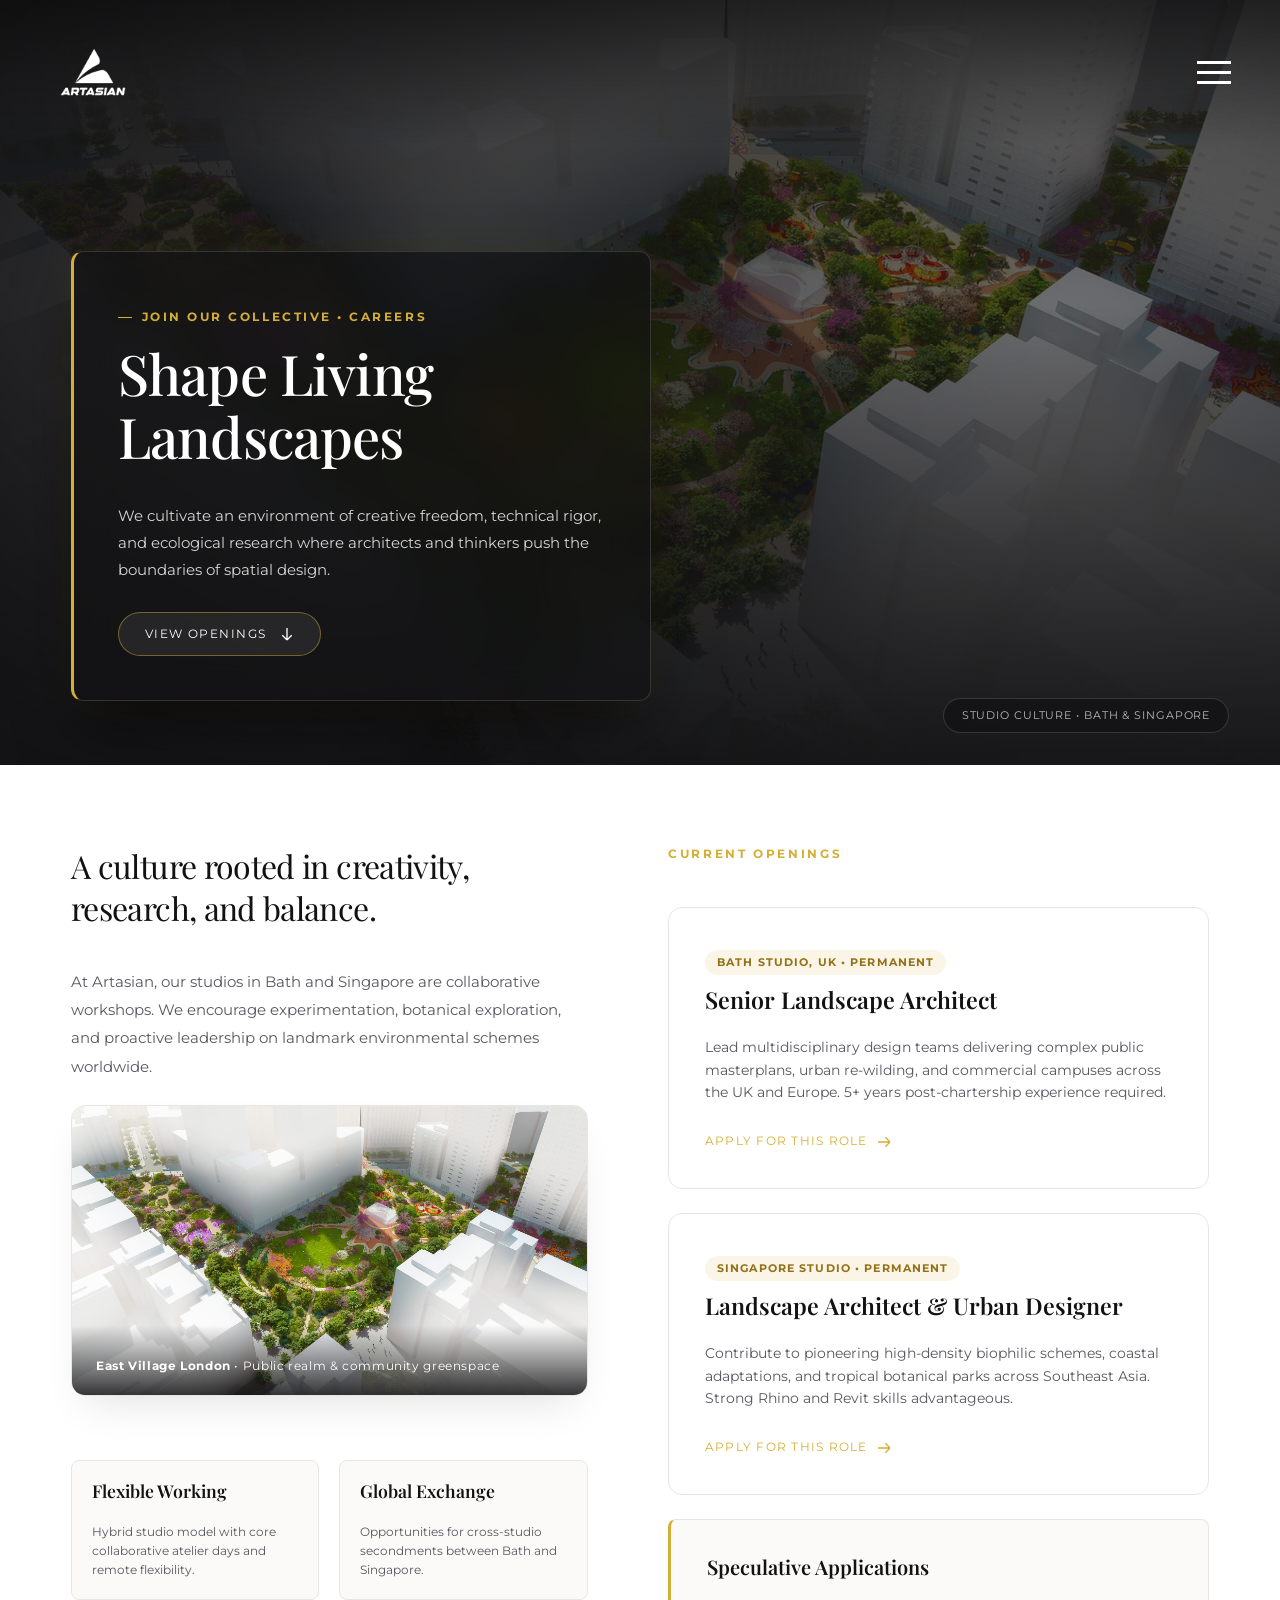
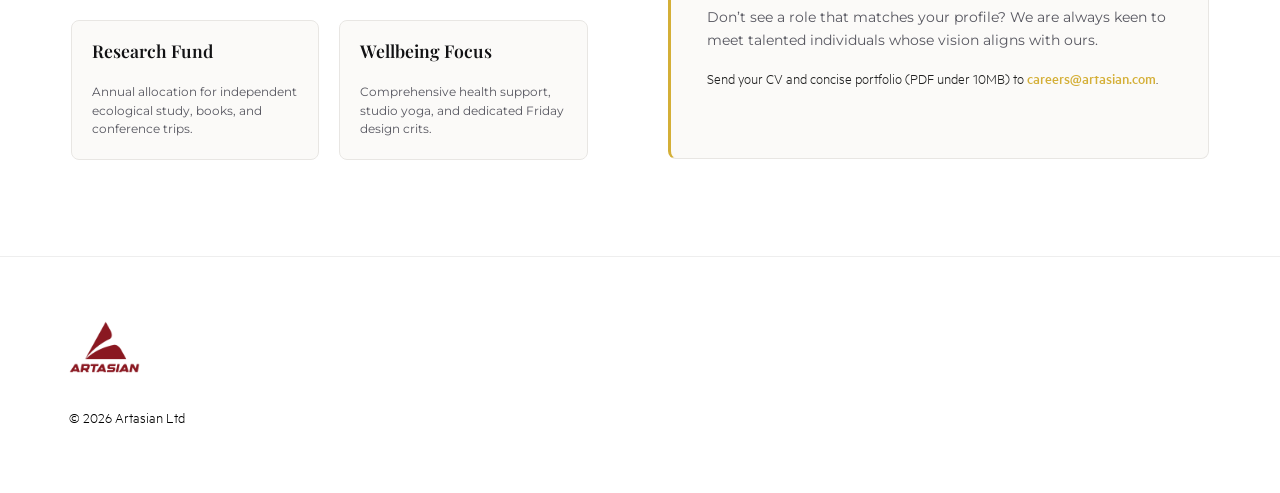
==== careers.html @ af7fee8a "Complete Artasian luxury redesign and mobile responsive optimizations" ====
<!DOCTYPE html>
<html lang="en-gb" dir="ltr" class="no-js">
<head>
  <meta charset="utf-8">
  <meta name="viewport" content="width=device-width, initial-scale=1, viewport-fit=cover">
  <title>Careers | Artasian</title>
  <meta name="description" content="Join our international landscape architecture team in Bath and Singapore.">
  <link rel="icon" type="image/png" href="assets/img/artasian-icon-dark.png">

  <!-- Google Fonts: Luxury Architectural Typography -->
  <link rel="preconnect" href="https://fonts.googleapis.com">
  <link rel="preconnect" href="https://fonts.gstatic.com" crossorigin>
  <link href="https://fonts.googleapis.com/css2?family=Cormorant+Garamond:wght@500;600;700&family=Montserrat:wght@400;500;600;700&family=Playfair+Display:ital,wght@0,400;0,500;0,600;0,700;1,400&display=swap" rel="stylesheet">

  <link rel="stylesheet" href="assets/css/style.css">
  <link rel="stylesheet" href="assets/css/custom.css?v=18.0">
</head>
<body class="bg-white">

  <!-- Header -->
  <header class="fixed inset-x-0 top-0 w-full header z-100 md:z-40">
    <div class="relative z-30 flex flex-wrap items-center justify-between header__inner">
      <a class="inline-block header__logo" href="index.html" title="Artasian – Home">
        <img class="header__logo-img header__logo--white" src="assets/img/artasian-logo-white.png" alt="Artasian" height="48">
        <img class="header__logo-img header__logo--dark" src="assets/img/artasian-logo-dark.png" alt="Artasian" height="48">
      </a>

      <button class="-mr-1 appearance-none burger" type="button" data-menu-opener id="menu" aria-label="Toggle navigation menu">
        <span class="burger__bar"></span>
      </button>
    </div>
  </header>

  <!-- LUXURY ARCHITECTURAL SIDE DRAWER & BACKDROP -->
  <div class="art-drawer-backdrop" id="drawer-backdrop"></div>
  
  <aside class="art-drawer" id="site-menu" role="dialog" aria-modal="true" aria-label="Navigation Menu">
    <!-- Top Bar with Brand Pill & Close Button -->
    <div class="art-drawer__header">
      <div class="art-drawer__brand">
        <span class="art-drawer__eyebrow">ARTASIAN &bull; STUDIO</span>
      </div>
      <button type="button" class="art-drawer__close" id="menu-close-btn" aria-label="Close menu">
        <span>&times;</span>
      </button>
    </div>

    <!-- Main Navigation Links -->
    <div class="art-drawer__body">
      <ul class="art-drawer__nav" id="menu-inner">
        <li class="art-drawer__item">
          <a href="index.html" class="art-drawer__link">
            <span class="art-drawer__num">01</span>
            <span class="art-drawer__text">Home</span>
          </a>
        </li>
        <li class="art-drawer__item">
          <a href="planet.html" class="art-drawer__link">
            <span class="art-drawer__num">02</span>
            <span class="art-drawer__text">Planet</span>
          </a>
        </li>
        <li class="art-drawer__item">
          <a href="practice.html" class="art-drawer__link">
            <span class="art-drawer__num">03</span>
            <span class="art-drawer__text">Practice</span>
          </a>
        </li>
        <li class="art-drawer__item">
          <a href="projects.html" class="art-drawer__link">
            <span class="art-drawer__num">04</span>
            <span class="art-drawer__text">Projects</span>
          </a>
        </li>
        <li class="art-drawer__item">
          <a href="news.html" class="art-drawer__link">
            <span class="art-drawer__num">05</span>
            <span class="art-drawer__text">Latest</span>
          </a>
        </li>
        <li class="art-drawer__item">
          <a href="careers.html" class="art-drawer__link is-active-page">
            <span class="art-drawer__num">06</span>
            <span class="art-drawer__text">Careers</span>
          </a>
        </li>
        <li class="art-drawer__item">
          <a href="contact.html" class="art-drawer__link">
            <span class="art-drawer__num">07</span>
            <span class="art-drawer__text">Contact</span>
          </a>
        </li>
      </ul>
    </div>

    <!-- Footer: Studio Location & Contact -->
    <div class="art-drawer__footer">
      <div class="art-drawer__studios">
        <span class="art-drawer__city">Bath</span>
        <span class="art-drawer__sep">&bull;</span>
        <span class="art-drawer__city">London</span>
        <span class="art-drawer__sep">&bull;</span>
        <span class="art-drawer__city">Singapore</span>
      </div>
      <p class="art-drawer__email">
        <a href="mailto:info@artasian.com">info@artasian.com</a>
      </p>
    </div>
  </aside>

  <main id="page-wrapper">
    <!-- Cinematic Careers Hero Header -->
    <header class="careers-hero-cinematic">
      <img src="assets/img/projects/east-village.jpg" class="lux-hero-bg" alt="Artasian Landscape Design Collective Careers" width="2560" height="1707">
      <div class="lux-hero-overlay"></div>

      <div class="planet-container relative z-20 w-full">
        <div class="lux-hero-card" data-aos="fade-up">
          <span class="lux-hero-eyebrow">JOIN OUR COLLECTIVE &bull; CAREERS</span>
          <h1 class="lux-hero-title">Shape Living Landscapes</h1>
          <p class="lux-hero-lead">We cultivate an environment of creative freedom, technical rigor, and ecological research where architects and thinkers push the boundaries of spatial design.</p>
          <div class="lux-hero-actions">
            <a href="mailto:careers@artasian.com" class="lux-hero-btn">
              <span>View Openings</span>
              <svg width="16" height="16" fill="none" stroke="currentColor" stroke-width="2" viewBox="0 0 24 24"><path d="M19 14l-7 7m0 0l-7-7m7 7V3"></path></svg>
            </a>
          </div>
        </div>
      </div>

      <div class="lux-hero-badge-tag">
        <span>Studio Culture &bull; Bath & Singapore</span>
      </div>
    </header>

    <!-- Studio Culture & Open Roles Grid -->
    <div class="bg-white">
      <div class="planet-container">
        <div class="careers-layout-grid">
          
          <!-- Culture & Benefits Column -->
          <div class="careers-culture-panel" data-aos="fade-up">
            <h2 class="careers-culture-title">A culture rooted in creativity, research, and balance.</h2>
            <p class="careers-culture-text">
              At Artasian, our studios in Bath and Singapore are collaborative workshops. We encourage experimentation, botanical exploration, and proactive leadership on landmark environmental schemes worldwide.
            </p>
            <div class="practice-image-frame mb-4">
              <img src="assets/img/projects/east-village.jpg" alt="Collaborative Studio Culture">
              <div class="practice-image-caption">
                <strong>East Village London</strong> &bull; Public realm & community greenspace
              </div>
            </div>

            <!-- Perks Grid -->
            <div class="careers-perks-list">
              <div class="careers-perk-item">
                <h4>Flexible Working</h4>
                <p>Hybrid studio model with core collaborative atelier days and remote flexibility.</p>
              </div>
              <div class="careers-perk-item">
                <h4>Global Exchange</h4>
                <p>Opportunities for cross-studio secondments between Bath and Singapore.</p>
              </div>
              <div class="careers-perk-item">
                <h4>Research Fund</h4>
                <p>Annual allocation for independent ecological study, books, and conference trips.</p>
              </div>
              <div class="careers-perk-item">
                <h4>Wellbeing Focus</h4>
                <p>Comprehensive health support, studio yoga, and dedicated Friday design crits.</p>
              </div>
            </div>
          </div>

          <!-- Open Roles Column -->
          <div class="career-openings-panel">
            <span class="planet-eyebrow" style="font-size: 0.75rem;">CURRENT OPENINGS</span>

            <!-- Role 1 -->
            <div class="career-job-card" data-aos="fade-up">
              <span class="career-job-location">Bath Studio, UK &bull; Permanent</span>
              <h3 class="career-job-title">Senior Landscape Architect</h3>
              <p class="career-job-desc">
                Lead multidisciplinary design teams delivering complex public masterplans, urban re-wilding, and commercial campuses across the UK and Europe. 5+ years post-chartership experience required.
              </p>
              <a href="mailto:careers@artasian.com?subject=Application:%20Senior%20Landscape%20Architect%20(Bath)" class="career-job-apply">
                <span>Apply for this role</span>
                <svg width="16" height="16" fill="none" stroke="currentColor" stroke-width="2" viewBox="0 0 24 24"><path d="M14 5l7 7m0 0l-7 7m7-7H3"></path></svg>
              </a>
            </div>

            <!-- Role 2 -->
            <div class="career-job-card" data-aos="fade-up" data-aos-delay="100">
              <span class="career-job-location">Singapore Studio &bull; Permanent</span>
              <h3 class="career-job-title">Landscape Architect & Urban Designer</h3>
              <p class="career-job-desc">
                Contribute to pioneering high-density biophilic schemes, coastal adaptations, and tropical botanical parks across Southeast Asia. Strong Rhino and Revit skills advantageous.
              </p>
              <a href="mailto:careers@artasian.com?subject=Application:%20Landscape%20Architect%20(Singapore)" class="career-job-apply">
                <span>Apply for this role</span>
                <svg width="16" height="16" fill="none" stroke="currentColor" stroke-width="2" viewBox="0 0 24 24"><path d="M14 5l7 7m0 0l-7 7m7-7H3"></path></svg>
              </a>
            </div>

            <!-- Speculative Applications Banner -->
            <div class="practice-matrix-card" data-aos="fade-up" data-aos-delay="200" style="background: var(--lux-bg-alt); border-left: 3px solid var(--lux-gold);">
              <h3 class="practice-matrix-title" style="font-size: 1.25rem;">Speculative Applications</h3>
              <p class="practice-matrix-desc" style="margin-bottom: 1rem;">
                Don’t see a role that matches your profile? We are always keen to meet talented individuals whose vision aligns with ours.
              </p>
              <p class="text-xs text-grey-dark">
                Send your CV and concise portfolio (PDF under 10MB) to <a href="mailto:careers@artasian.com" class="font-bold text-black hover:underline" style="color: var(--lux-gold);">careers@artasian.com</a>.
              </p>
            </div>

          </div>

        </div>
      </div>
    </div>
  </main>

  <!-- Footer -->
  <footer class="relative py-4 text-sm bg-white footer">
    <div class="wrapper">
      <div class="g-grid">
        <div class="g-grid__col md:w-12/17 lg:w-10/17">
          <div class="footer__logo mb-2">
            <img class="footer__logo-img" src="assets/img/artasian-logo-dark.png" alt="Artasian" height="52">
          </div>
          <p class="text-xs text-grey-mid">&copy; 2026 Artasian Ltd</p>
        </div>
      </div>
    </div>
  </footer>

  <!-- SVG Sprite -->
  <div class="visuallyhidden" style="display: none;">
    <svg xmlns="http://www.w3.org/2000/svg">
      <symbol id="grant-associates-logo" viewBox="0 0 148.031 54.513"><path d="M28.994 6.687a.705.705 0 01-.879.678 4.979 4.979 0 00-1.135-.126 4.327 4.327 0 00-4.147 3.338v11.284a.7.7 0 01-.7.7h-1.618a.7.7 0 01-.7-.7V5.407a.7.7 0 01.7-.7h1.615a.7.7 0 01.7.7v1.631a4.992 4.992 0 014.429-2.695 6 6 0 011.162.105.7.7 0 01.57.69zM48.583 4.705H50.2a.7.7 0 01.7.7v1.553a6.681 6.681 0 015.275-2.614c4.067 0 6.282 2.614 6.282 6.515v11a.7.7 0 01-.7.7H60.1a.7.7 0 01-.7-.7V11.342c0-2.494-1.248-4.224-3.946-4.224a4.85 4.85 0 00-4.554 3.339v11.4a.7.7 0 01-.7.7h-1.617a.7.7 0 01-.7-.7V5.407a.7.7 0 01.7-.7M71.058 22.562h-1.615a.7.7 0 01-.7-.7V7.279H65.7a.7.7 0 01-.7-.7V5.407a.7.7 0 01.7-.7h3.04V.7a.7.7 0 01.7-.7h1.615a.7.7 0 01.7.7v4H75.2a.7.7 0 01.7.7v1.178a.7.7 0 01-.7.7h-3.439v14.583a.7.7 0 01-.7.7M17.517 50.983a.7.7 0 011.1-.577 8.4 8.4 0 004.783 1.533c1.974 0 3.7-.724 3.7-2.494 0-1.327-1.006-2.051-2.577-2.574l-2.456-.844c-2.7-.885-4.51-2.172-4.51-5.068 0-3.137 2.778-5.027 6.322-5.027a9.5 9.5 0 014.747 1.209 1.15 1.15 0 01.568 1v1.1a.7.7 0 01-1.084.587 7.446 7.446 0 00-4.231-1.318c-1.853 0-3.383.8-3.383 2.333 0 1.447.967 1.93 2.658 2.533l2.738.925c2.7.925 4.188 2.494 4.188 5.028 0 3.3-2.939 5.188-6.685 5.188a10.444 10.444 0 01-5.322-1.382 1.17 1.17 0 01-.557-.993zM32.538 50.983a.7.7 0 011.1-.577 8.406 8.406 0 004.782 1.533c1.973 0 3.7-.724 3.7-2.494 0-1.327-1.007-2.051-2.578-2.574l-2.456-.844c-2.7-.885-4.51-2.172-4.51-5.068 0-3.137 2.778-5.027 6.322-5.027a9.5 9.5 0 014.747 1.209 1.151 1.151 0 01.569 1v1.1a.7.7 0 01-1.085.587 7.446 7.446 0 00-4.229-1.322c-1.852 0-3.382.8-3.382 2.333 0 1.447.966 1.93 2.657 2.533l2.739.925c2.7.925 4.187 2.494 4.187 5.028 0 3.3-2.939 5.188-6.684 5.188a10.448 10.448 0 01-5.323-1.382 1.169 1.169 0 01-.556-.993zM55.531 38.586c-3.221 0-5.154 2.735-5.154 6.636s1.933 6.637 5.154 6.637 5.154-2.735 5.154-6.637-1.932-6.636-5.154-6.636m0 15.927c-4.912 0-8.215-3.821-8.215-9.291s3.3-9.29 8.215-9.29c4.873 0 8.215 3.821 8.215 9.29s-3.342 9.291-8.215 9.291M74.458 35.932a7.633 7.633 0 014.5 1.253.712.712 0 01.294.572v1.257a.7.7 0 01-1.073.595 6.387 6.387 0 00-3.518-.982c-3.181 0-5.758 2.493-5.758 6.595s2.577 6.6 5.758 6.6a6.387 6.387 0 003.518-.982.7.7 0 011.073.595v1.257a.712.712 0 01-.294.572 7.633 7.633 0 01-4.5 1.253c-4.832 0-8.618-3.579-8.618-9.291s3.786-9.29 8.618-9.29M84.95 54.151h-1.615a.7.7 0 01-.7-.7V37a.7.7 0 01.7-.7h1.615a.7.7 0 01.7.7v16.449a.7.7 0 01-.7.7m-.828-21.316a1.958 1.958 0 01-1.932-1.93 1.953 1.953 0 013.906 0 1.967 1.967 0 01-1.974 1.93M111.65 54.151h-1.616a.7.7 0 01-.7-.7V38.868h-3.043a.7.7 0 01-.7-.7V37a.7.7 0 01.7-.7h3.043v-4a.7.7 0 01.7-.7h1.616a.7.7 0 01.7.7v4h3.45a.7.7 0 01.7.7v1.17a.7.7 0 01-.7.7h-3.446v14.579a.7.7 0 01-.7.7M120.889 43.372h9.222c-.121-2.614-1.45-4.866-4.349-4.866-2.376 0-4.309 1.569-4.873 4.866zm-.161 2.373c.121 4.143 2.738 6.114 6 6.114a7.655 7.655 0 004.022-.993.7.7 0 011.052.606v1.115a.715.715 0 01-.316.588 8.889 8.889 0 01-5.12 1.338c-5.155 0-8.618-3.5-8.618-9.13 0-5.55 3.222-9.451 7.974-9.451 4.832 0 7.328 3.5 7.328 8.727v.385a.7.7 0 01-.7.7zM135.467 50.983a.7.7 0 011.1-.577 8.408 8.408 0 004.782 1.533c1.973 0 3.7-.724 3.7-2.494 0-1.327-1.007-2.051-2.577-2.574l-2.457-.844c-2.7-.885-4.51-2.172-4.51-5.068 0-3.137 2.779-5.027 6.323-5.027a9.413 9.413 0 015 1.361.685.685 0 01.316.585v1.359a.7.7 0 01-1.084.587 7.446 7.446 0 00-4.231-1.318c-1.853 0-3.383.8-3.383 2.333 0 1.447.966 1.93 2.658 2.533l2.738.925c2.7.925 4.188 2.494 4.188 5.028 0 3.3-2.939 5.188-6.685 5.188a10.219 10.219 0 01-5.57-1.544.705.705 0 01-.309-.582zM13.007 17.093a5.185 5.185 0 01-4.551 2.775c-3.382 0-5.355-2.695-5.355-6.395 0-3.74 1.973-6.435 5.355-6.435a5.185 5.185 0 014.551 2.775zm2.358-12.388h-1.656a.7.7 0 00-.7.7v1.311a6.283 6.283 0 00-4.995-2.373C2.778 4.343.04 8.687.04 13.473S2.778 22.6 8.014 22.6a6.3 6.3 0 004.993-2.413v.758c0 3.821-2.5 5.711-5.678 5.711h-.074v2.734h.074c4.268 0 8.738-2.413 8.738-8.646V5.407a.7.7 0 00-.7-.7z" fill-rule="evenodd"/></symbol>
      <symbol id="grant-associates-logo-mobile" viewBox="0 0 784.305 300.6"><path d="M254.9 121.8h6.7a2.9 2.9 0 002.9-2.9V72c2.5-8.7 9.4-13.9 17.2-13.9a24.163 24.163 0 014.7.5 2.966 2.966 0 003.7-2.8v-6.4a2.987 2.987 0 00-2.4-2.9 22.654 22.654 0 00-4.8-.4 20.855 20.855 0 00-18.4 11.2v-6.8a2.9 2.9 0 00-2.9-2.9h-6.7a2.9 2.9 0 00-2.9 2.9v68.4a2.9 2.9 0 002.9 2.9" fill="#1a161a"/></symbol>
    </svg>
  </div>

  <script src="assets/js/main.js?v=18.0"></script>
</body>
</html>
---- assets/css/custom.css ----
@font-face {
  font-family: "MetricWeb-Light";
  font-display: swap;
  src: url("../fonts/MetricWeb-Light.woff2") format("woff2");
  font-style: normal;
  font-weight: 300;
}

@font-face {
  font-family: "MetricWeb-Regular";
  font-display: swap;
  src: url("../fonts/MetricWeb-Regular.woff2") format("woff2");
  font-style: normal;
  font-weight: 400;
}

@font-face {
  font-family: "MetricWeb-Medium";
  font-display: swap;
  src: url("../fonts/MetricWeb-Medium.woff2") format("woff2");
  font-style: normal;
  font-weight: 500;
}

:root {
  --color-primary: #000000;
  --color-white: #ffffff;
  --color-accent-teal: #06cccb;
  --color-accent-blue: #00a3ff;
  --color-accent-yellow: #ffc20c;
  --color-accent-green: #00a86b;
  --color-grey-light: #f7f7f7;
  --color-grey-mid: #777777;
  --color-grey-dark: #222222;
}

body {
  font-family: "MetricWeb-Light", "Inter", -apple-system, BlinkMacSystemFont, "Segoe UI", Roboto, sans-serif;
  color: #000;
  background-color: #fff;
  overflow-x: hidden;
  margin: 0;
  padding: 0 !important;
  padding-top: 0 !important;
}

body.bg-charcoal,
body.projects-page,
[data-section="projects"] body {
  background-color: #121214 !important;
  color: #f7f5f0;
}

/* Header & Navigation Fixes */
.header {
  position: fixed;
  top: 0;
  left: 0;
  right: 0;
  width: 100%;
  z-index: 1000;
  padding: 0.75rem 2rem;
  background: linear-gradient(180deg, rgba(0, 0, 0, 0.45) 0%, rgba(0, 0, 0, 0.15) 60%, transparent 100%) !important;
  transition: background 0.35s cubic-bezier(0.16, 1, 0.3, 1), padding 0.35s ease, box-shadow 0.35s ease;
  pointer-events: none;
}

[data-section="projects"] .header:not(.header--scrolled),
.projects-page .header:not(.header--scrolled) {
  background: linear-gradient(180deg, rgba(0, 0, 0, 0.55) 0%, rgba(0, 0, 0, 0.2) 60%, transparent 100%) !important;
}

.header--scrolled {
  background: rgba(255, 255, 255, 0.96) !important;
  backdrop-filter: blur(14px);
  -webkit-backdrop-filter: blur(14px);
  padding: 0.5rem 2rem;
  box-shadow: 0 4px 20px rgba(0, 0, 0, 0.08);
}

.header--light {
  background: transparent !important;
  backdrop-filter: none;
  -webkit-backdrop-filter: none;
  box-shadow: none;
}

.header.is-dark-header {
  color: #fff;
}

.header.is-dark-header .header__logo {
  filter: invert(0);
}

.header__inner {
  display: flex;
  align-items: center;
  justify-content: space-between;
  width: 100%;
  max-width: 1800px;
  margin: 0 auto;
  pointer-events: auto;
}

.header__logo {
  display: inline-flex;
  align-items: center;
  color: inherit;
  transition: opacity 0.25s ease, transform 0.25s ease;
  position: relative;
}

.header__logo:hover {
  opacity: 0.9;
  transform: translateY(-1px);
}

.header__logo-img {
  height: 48px;
  width: auto;
  max-width: 170px;
  object-fit: contain;
  transition: opacity 0.25s ease, transform 0.25s ease;
  display: block;
}

@media (max-width: 768px) {
  .header__logo-img {
    height: 38px;
    max-width: 135px;
  }
}

/* Default on dark hero / transparent header */
.header:not(.header--scrolled):not(.header--light) .header__logo--white {
  display: block !important;
}
.header:not(.header--scrolled):not(.header--light) .header__logo--dark {
  display: none !important;
}

/* When header is scrolled or has light background */
.header--scrolled .header__logo--white,
.header--light .header__logo--white {
  display: none !important;
}
.header--scrolled .header__logo--dark,
.header--light .header__logo--dark {
  display: block !important;
}

/* Header text and burger colors */
.header:not(.header--scrolled):not(.header--light) {
  color: #ffffff;
}
.header:not(.header--scrolled):not(.header--light) .burger {
  color: #ffffff;
}
.header:not(.header--scrolled):not(.header--light) .burger__bar,
.header:not(.header--scrolled):not(.header--light) .burger__bar::before,
.header:not(.header--scrolled):not(.header--light) .burger__bar::after {
  background-color: #ffffff !important;
}

.header--scrolled,
.header--light {
  color: #161514;
}
.header--scrolled .burger,
.header--light .burger {
  color: #161514;
}
.header--scrolled .burger:not(.is-active) .burger__bar,
.header--scrolled .burger:not(.is-active) .burger__bar::before,
.header--scrolled .burger:not(.is-active) .burger__bar::after,
.header--light .burger:not(.is-active) .burger__bar,
.header--light .burger:not(.is-active) .burger__bar::before,
.header--light .burger:not(.is-active) .burger__bar::after {
  background-color: #161514 !important;
}

/* Footer logo */
.footer__logo-img {
  height: 52px;
  width: auto;
  max-width: 180px;
  object-fit: contain;
  display: block;
}

.c-secondary-nav {
  display: flex;
  align-items: center;
  gap: 0.5rem;
  list-style: none;
  margin: 0;
  padding: 0;
}

.c-secondary-nav__link {
  font-family: "MetricWeb-Regular", sans-serif;
  text-transform: uppercase;
  font-size: 0.75rem;
  letter-spacing: 0.08em;
  padding: 0.4rem 0.6rem;
  color: inherit;
  transition: color 0.2s ease;
  position: relative;
}

.c-secondary-nav__link span {
  border-bottom: 2px solid transparent;
  transition: border-color 0.2s ease;
}

.c-secondary-nav__link:hover span,
.c-secondary-nav__link.is-active span {
  border-color: var(--color-accent-yellow);
}

/* Burger Button */
.burger {
  width: 44px;
  height: 44px;
  display: inline-flex;
  align-items: center;
  justify-content: center;
  position: relative;
  background: transparent;
  border: none;
  cursor: pointer;
  z-index: 1050;
  outline: none;
}

.burger__bar,
.burger__bar::before,
.burger__bar::after {
  display: block;
  width: 26px;
  height: 2px;
  background-color: currentColor;
  transition: transform 0.3s cubic-bezier(0.4, 0, 0.2, 1), background-color 0.3s ease;
  position: relative;
}

.burger__bar::before,
.burger__bar::after {
  content: "";
  position: absolute;
  left: 0;
}

.burger__bar::before {
  top: -8px;
}

.burger__bar::after {
  top: 8px;
}

.burger.is-active {
  color: #fff !important;
}

.burger.is-active .burger__bar {
  background-color: transparent;
}

.burger.is-active .burger__bar::before {
  transform: translateY(8px) rotate(45deg);
}

.burger.is-active .burger__bar::after {
  transform: translateY(-8px) rotate(-45deg);
}

/* ==========================================================================
   LUXURY ARCHITECTURAL SIDE DRAWER NAVIGATION & SOFT BACKDROP
   ========================================================================== */

/* Soft Dark Dimmer Backdrop */
.art-drawer-backdrop {
  position: fixed !important;
  inset: 0 !important;
  width: 100vw !important;
  height: 100vh !important;
  background: rgba(4, 4, 5, 0.72) !important;
  backdrop-filter: blur(8px) !important;
  -webkit-backdrop-filter: blur(8px) !important;
  z-index: 99990 !important;
  opacity: 0 !important;
  visibility: hidden !important;
  pointer-events: none !important;
  transition: opacity 0.35s cubic-bezier(0.16, 1, 0.3, 1), visibility 0.35s ease !important;
}

.art-drawer-backdrop.is-active {
  opacity: 1 !important;
  visibility: visible !important;
  pointer-events: auto !important;
}

/* Side Drawer Panel (Slides in smoothly from right) */
.art-drawer {
  position: fixed !important;
  top: 0 !important;
  right: 0 !important;
  bottom: 0 !important;
  width: 380px !important;
  max-width: 88vw !important;
  height: 100vh !important;
  background: #0d0c0e !important;
  border-left: 1px solid rgba(212, 175, 55, 0.28) !important;
  box-shadow: -20px 0 60px rgba(0, 0, 0, 0.85) !important;
  z-index: 99999 !important;
  display: flex !important;
  flex-direction: column !important;
  justify-content: space-between !important;
  padding: 1.75rem 2rem !important;
  box-sizing: border-box !important;
  overflow-y: auto !important;
  transform: translateX(100%) !important;
  visibility: hidden !important;
  transition: transform 0.4s cubic-bezier(0.16, 1, 0.3, 1), visibility 0.4s ease !important;
  -webkit-font-smoothing: antialiased !important;
  -moz-osx-font-smoothing: grayscale !important;
}

.art-drawer.is-active {
  transform: translateX(0) !important;
  visibility: visible !important;
}

/* Subtle gold ambient glow in top-right of drawer */
.art-drawer::before {
  content: "";
  position: absolute;
  top: 0;
  right: 0;
  width: 280px;
  height: 280px;
  border-radius: 50%;
  background: radial-gradient(circle, rgba(212, 175, 55, 0.08) 0%, transparent 70%);
  pointer-events: none;
}

/* Drawer Header: Studio Eyebrow & Sleek Close Button */
.art-drawer__header {
  display: flex !important;
  align-items: center !important;
  justify-content: space-between !important;
  width: 100% !important;
  padding-bottom: 1.5rem !important;
  border-bottom: 1px solid rgba(255, 255, 255, 0.08) !important;
  position: relative !important;
  z-index: 2 !important;
}

.art-drawer__brand {
  display: flex !important;
  align-items: center !important;
}

.art-drawer__eyebrow {
  font-family: 'Montserrat', -apple-system, BlinkMacSystemFont, sans-serif !important;
  font-size: 0.68rem !important;
  letter-spacing: 0.25em !important;
  color: #d4af37 !important;
  text-transform: uppercase !important;
  font-weight: 700 !important;
  display: inline-block !important;
}

.art-drawer__close {
  display: inline-flex !important;
  align-items: center !important;
  justify-content: center !important;
  width: 40px !important;
  height: 40px !important;
  border-radius: 50% !important;
  background: rgba(255, 255, 255, 0.04) !important;
  border: 1px solid rgba(255, 255, 255, 0.18) !important;
  color: #ffffff !important;
  font-size: 1.5rem !important;
  line-height: 1 !important;
  cursor: pointer !important;
  transition: all 0.25s ease !important;
  outline: none !important;
  padding: 0 !important;
}

.art-drawer__close:hover {
  background: #d4af37 !important;
  color: #0d0c0e !important;
  border-color: #d4af37 !important;
  transform: rotate(90deg) !important;
}

/* Drawer Body: Clean Architectural Nav List */
.art-drawer__body {
  width: 100% !important;
  padding: 1rem 0 !important;
  position: relative !important;
  z-index: 2 !important;
}

.art-drawer__nav {
  list-style: none !important;
  padding: 0 !important;
  margin: 0 !important;
  display: flex !important;
  flex-direction: column !important;
  gap: 0.75rem !important;
}

.art-drawer__item {
  width: 100% !important;
}

.art-drawer__link {
  display: flex !important;
  align-items: baseline !important;
  gap: 1rem !important;
  text-decoration: none !important;
  color: rgba(255, 255, 255, 0.75) !important;
  font-family: 'Playfair Display', Georgia, serif !important;
  font-size: clamp(1.35rem, 1.8vw, 1.7rem) !important;
  line-height: 1.2 !important;
  font-weight: 500 !important;
  letter-spacing: -0.01em !important;
  transition: all 0.25s cubic-bezier(0.16, 1, 0.3, 1) !important;
  padding: 0.15rem 0 !important;
  -webkit-font-smoothing: antialiased !important;
}

.art-drawer__num {
  font-family: 'Montserrat', -apple-system, BlinkMacSystemFont, sans-serif !important;
  font-size: 0.68rem !important;
  font-weight: 700 !important;
  letter-spacing: 0.15em !important;
  color: #d4af37 !important;
  opacity: 0.7 !important;
  transition: opacity 0.25s ease, transform 0.25s ease !important;
  min-width: 24px !important;
}

.art-drawer__text {
  transition: color 0.25s ease !important;
}

.art-drawer__link:hover,
.art-drawer__link.is-active-page {
  color: #ffffff !important;
  transform: translateX(10px) !important;
}

.art-drawer__link:hover .art-drawer__num,
.art-drawer__link.is-active-page .art-drawer__num {
  opacity: 1 !important;
  transform: scale(1.1) !important;
}

.art-drawer__link:hover .art-drawer__text {
  color: #d4af37 !important;
}

/* Drawer Footer: Global Studios & Inquiries */
.art-drawer__footer {
  width: 100% !important;
  padding-top: 1.5rem !important;
  border-top: 1px solid rgba(255, 255, 255, 0.08) !important;
  position: relative !important;
  z-index: 2 !important;
  display: flex !important;
  flex-direction: column !important;
  gap: 0.65rem !important;
}

.art-drawer__studios {
  font-family: 'Montserrat', -apple-system, BlinkMacSystemFont, sans-serif !important;
  font-size: 0.72rem !important;
  letter-spacing: 0.15em !important;
  text-transform: uppercase !important;
  color: #8c857b !important;
  display: flex !important;
  align-items: center !important;
  gap: 0.5rem !important;
}

.art-drawer__sep {
  color: #d4af37 !important;
}

.art-drawer__email {
  margin: 0 !important;
  font-size: 0.85rem !important;
  font-family: 'Montserrat', -apple-system, BlinkMacSystemFont, sans-serif !important;
}

.art-drawer__email a {
  color: #d4af37 !important;
  text-decoration: none !important;
  transition: color 0.2s ease !important;
}

.art-drawer__email a:hover {
  text-decoration: underline !important;
  color: #ffffff !important;
}

@media (max-width: 480px) {
  .art-drawer {
    width: 100% !important;
    max-width: 100% !important;
    padding: 1.75rem 1.5rem !important;
  }
  .art-drawer__link {
    font-size: 1.6rem !important;
    gap: 1rem !important;
  }
}

/* Hero Section */
.c-hero--home {
  position: relative;
  width: 100%;
  height: 100vh;
  min-height: 600px;
  background: #000;
  display: flex;
  align-items: center;
  justify-content: center;
  overflow: hidden;
}

.c-hero__desktop-video {
  position: absolute;
  inset: 0;
  width: 100% !important;
  height: 100% !important;
  overflow: hidden;
  pointer-events: none;
  display: block !important; /* Overrides style.css orientation:portrait display:none */
  z-index: 1;
}

.c-hero__desktop-video iframe,
.c-hero__desktop-video video {
  position: absolute;
  top: 50%;
  left: 50%;
  width: 100%;
  height: 100%;
  min-width: 100%;
  min-height: 100%;
  transform: translate(-50%, -50%);
  object-fit: cover;
  display: block !important;
}

.c-hero__overlay {
  position: absolute;
  inset: 0;
  background: linear-gradient(180deg, rgba(0,0,0,0.3) 0%, rgba(0,0,0,0) 40%, rgba(0,0,0,0.4) 100%);
  z-index: 2;
  pointer-events: none;
}

.c-hero__caption {
  position: absolute;
  bottom: 3rem;
  left: 2rem;
  right: 2rem;
  z-index: 3;
  color: #fff;
  display: flex;
  justify-content: space-between;
  align-items: flex-end;
  pointer-events: auto;
}

/* Page Wrappers */
.page-wrap {
  position: relative;
  background-color: #fff;
  z-index: 10;
}

.page-wrap--w-hero {
  padding-top: 5rem;
  padding-bottom: 5rem;
}

.page-wrap:before {
  content: "";
  position: absolute;
  top: 0;
  right: 0;
  bottom: 0;
  left: 0;
  z-index: -1;
  background-image: url("../img/ga-logomark.png");
  background-repeat: no-repeat;
  background-position: center;
  background-attachment: fixed;
  background-size: 16vw auto;
  opacity: 0.04;
  pointer-events: none;
}

/* Featured Projects Section */
.c-projects {
  position: relative;
  min-height: 100vh;
  background: #000;
  color: #fff;
  display: flex;
  align-items: center;
  overflow: hidden;
}

.c-projects__carousel {
  position: absolute;
  inset: 0;
  width: 100%;
  height: 100%;
  z-index: 1;
}

.c-projects__slide {
  position: absolute;
  inset: 0;
  width: 100%;
  height: 100%;
  opacity: 0;
  transition: opacity 0.8s cubic-bezier(0.4, 0, 0.2, 1), transform 1.2s ease-out;
  transform: scale(1.04);
}

.c-projects__slide.is-active {
  opacity: 1;
  transform: scale(1);
  z-index: 2;
}

.c-projects__slide img {
  width: 100%;
  height: 100%;
  object-fit: cover;
  filter: brightness(0.75);
}

.c-projects__list-container {
  position: relative;
  z-index: 10;
  margin-left: auto;
  padding: 4rem 3rem;
  max-width: 620px;
  background: linear-gradient(90deg, rgba(0,0,0,0) 0%, rgba(0,0,0,0.7) 30%, rgba(0,0,0,0.9) 100%);
  backdrop-filter: blur(6px);
  -webkit-backdrop-filter: blur(6px);
  border-radius: 8px 0 0 8px;
}

@media (max-width: 768px) {
  .c-projects__list-container {
    padding: 2rem 1.5rem;
    margin: 0;
    max-width: 100%;
    background: rgba(0, 0, 0, 0.8);
  }
}

.c-projects__list-header {
  display: flex;
  justify-content: space-between;
  align-items: center;
  margin-bottom: 2rem;
  border-bottom: 1px solid rgba(255, 255, 255, 0.2);
  padding-bottom: 0.75rem;
}

.c-projects__list {
  list-style: none;
  padding: 0;
  margin: 0;
}

.c-projects__list-item {
  margin-bottom: 0.5rem;
}

.c-projects__list-link {
  font-family: "MetricWeb-Regular", sans-serif;
  font-size: clamp(1.4rem, 2.2vw, 2.2rem);
  line-height: 1.2;
  color: rgba(255, 255, 255, 0.65);
  text-decoration: none;
  display: block;
  padding: 0.35rem 0;
  transition: color 0.25s ease, transform 0.25s ease;
  cursor: pointer;
}

.c-projects__list-link:hover,
.c-projects__list-link.is-active {
  color: #fff;
  transform: translateX(8px);
}

.c-projects__list-link.is-active {
  color: var(--color-accent-teal);
  font-weight: 500;
}

.o-btn--inline {
  display: inline-flex;
  align-items: center;
  font-size: 0.9rem;
  color: #fff;
  text-decoration: none;
  border-bottom: 2px solid var(--color-accent-yellow);
  padding-bottom: 2px;
  transition: border-color 0.2s ease, opacity 0.2s ease;
}

.o-btn--inline:hover {
  opacity: 0.85;
}

/* Listing Links & Image Containers */
.c-listing__link {
  display: block;
  text-decoration: none;
  color: inherit;
  transition: transform 0.3s ease;
}

.c-listing__img-container {
  position: relative;
  overflow: hidden;
  background-color: #f0f0f0;
  display: block;
  border-radius: 2px;
}

.c-listing__img-container img {
  transition: transform 0.6s cubic-bezier(0.25, 1, 0.5, 1);
  display: block;
  width: 100%;
  height: 100%;
  object-fit: cover;
}

.c-listing__link:hover .c-listing__img-container img {
  transform: scale(1.05);
}

.c-listing__overlay {
  position: absolute;
  inset: 0;
  background: rgba(0, 0, 0, 0.35);
  opacity: 0;
  display: flex;
  align-items: center;
  justify-content: center;
  transition: opacity 0.3s ease;
}

.c-listing__link:hover .c-listing__overlay {
  opacity: 1;
}

.c-listing__overlay-title {
  color: #fff;
  font-family: "MetricWeb-Regular", sans-serif;
  text-transform: uppercase;
  font-size: 0.85rem;
  letter-spacing: 0.1em;
  border-top: 3px solid #fff;
  border-bottom: 1px solid #fff;
  padding: 0.4rem 1rem;
}

.c-listing__title {
  font-family: "MetricWeb-Regular", sans-serif;
  margin-top: 0.75rem;
  font-size: clamp(1.2rem, 1.8vw, 1.6rem);
  line-height: 1.25;
  color: #000;
  transition: color 0.2s ease;
}

.c-listing__link:hover .c-listing__title {
  color: var(--color-accent-teal);
}

/* Filter Bar in Projects */
.c-filter-search {
  background: #000;
  color: #fff;
  padding: 1rem 0;
  position: relative;
  z-index: 100;
}

.c-filter-search__btn {
  color: #fff;
  font-size: 0.95rem;
  text-decoration: none;
  display: inline-flex;
  align-items: center;
  padding: 0.5rem 1rem;
  border: 1px solid rgba(255, 255, 255, 0.3);
  border-radius: 20px;
  margin: 0 0.4rem;
  transition: all 0.2s ease;
  cursor: pointer;
}

.c-filter-search__btn:hover,
.c-filter-search__btn.is-active {
  background: #fff;
  color: #000;
  border-color: #fff;
}

.c-filter-search__btn.is-active .c-filter-search__closed {
  display: none;
}

.c-filter-search__btn:not(.is-active) .c-filter-search__open {
  display: none;
}

.c-filter-panel {
  max-height: 0;
  overflow: hidden;
  transition: max-height 0.4s ease-in-out;
  background: #111;
  border-top: 1px solid #222;
}

.c-filter-panel.is-expanded {
  max-height: 400px;
  padding: 1.5rem 0;
}

.c-filter-tag {
  display: inline-block;
  padding: 0.4rem 1rem;
  margin: 0.25rem;
  border: 1px solid rgba(255, 255, 255, 0.2);
  border-radius: 16px;
  font-size: 0.85rem;
  color: #bbb;
  cursor: pointer;
  transition: all 0.2s ease;
}

.c-filter-tag:hover,
.c-filter-tag.is-active {
  background: var(--color-accent-teal);
  color: #000;
  border-color: var(--color-accent-teal);
}

/* Footer */
.footer {
  background: #fff;
  border-top: 1px solid #eee;
  padding: 4rem 0 2rem;
  font-size: 0.9rem;
  line-height: 1.6;
}

.footer address {
  font-style: normal;
  line-height: 1.6;
}

.footer address table td {
  padding: 0.15rem 0.6rem 0.15rem 0;
}

.footer address table a {
  text-decoration: none;
  color: inherit;
  border-bottom: 1px solid var(--color-accent-yellow);
}

.footer__socials {
  list-style: none;
  display: flex;
  gap: 0.75rem;
  padding: 0;
  margin: 1.5rem 0 0.5rem;
}

.footer__socials a {
  display: inline-flex;
  align-items: center;
  justify-content: center;
  width: 36px;
  height: 36px;
  border-radius: 50%;
  background: #f0f0f0;
  color: #000;
  transition: all 0.2s ease;
}

.footer__socials a:hover {
  background: #000;
  color: #fff;
  transform: translateY(-2px);
}

/* Modal for Showreel */
.modal-video-overlay {
  position: fixed;
  inset: 0;
  background: rgba(0, 0, 0, 0.92);
  z-index: 2000;
  display: flex;
  align-items: center;
  justify-content: center;
  opacity: 0;
  pointer-events: none;
  transition: opacity 0.3s ease;
  padding: 2rem;
}

.modal-video-overlay.is-active {
  opacity: 1;
  pointer-events: auto;
}

.modal-video-container {
  position: relative;
  width: 100%;
  max-width: 1100px;
  aspect-ratio: 16 / 9;
  background: #000;
  box-shadow: 0 10px 40px rgba(0, 0, 0, 0.8);
}

.modal-video-close {
  position: absolute;
  top: -40px;
  right: 0;
  background: transparent;
  border: none;
  color: #fff;
  font-size: 1.8rem;
  cursor: pointer;
}

/* Animations */
[data-aos] {
  opacity: 0;
  transform: translateY(30px);
  transition: opacity 0.7s cubic-bezier(0.2, 0.8, 0.2, 1), transform 0.7s cubic-bezier(0.2, 0.8, 0.2, 1);
}

[data-aos].aos-animate {
  opacity: 1;
  transform: translateY(0);
}

[data-aos="fade"] {
  transform: none;
}

[data-aos="fade"].aos-animate {
  opacity: 1;
}

/* Page Watermark using Artasian Icon */
.page-wrap:before {
  content: "";
  position: absolute;
  top: 0;
  right: 0;
  bottom: 0;
  left: 0;
  z-index: -1;
  background-image: url("../img/artasian-watermark.png") !important;
  background-repeat: no-repeat;
  background-position: center;
  background-attachment: fixed;
  background-size: 20vw auto !important;
  opacity: 0.05 !important;
  pointer-events: none;
}

/* ==========================================================================
   NEW HOMEPAGE SECTIONS (ARTASIAN REDESIGN)
   ========================================================================== */

.art-serif {
  font-family: 'Playfair Display', Georgia, serif;
}

/* 1. Feature Pillars Bar */
.art-pillars {
  background-color: #faf9f6;
  border-top: 1px solid #ebe4d8;
  border-bottom: 1px solid #ebe4d8;
  padding: clamp(1.25rem, 2.5vw, 1.85rem) clamp(1rem, 3vw, 2.5rem);
  width: 100%;
  position: relative;
  z-index: 10;
}

.art-pillars__grid {
  display: grid;
  grid-template-columns: repeat(4, 1fr);
  gap: 1.25rem;
  width: 100%;
  max-width: 1440px;
  margin: 0 auto;
}

.art-pillar-item {
  display: flex;
  align-items: center;
  justify-content: center;
  gap: 0.85rem;
  padding: 0.85rem 1.25rem;
  background: #ffffff;
  border: 1px solid #ede6db;
  border-radius: 999px;
  box-shadow: 0 4px 15px rgba(0, 0, 0, 0.02);
  transition: all 0.3s cubic-bezier(0.16, 1, 0.3, 1);
}

.art-pillar-item:hover {
  transform: translateY(-2px);
  border-color: #c5a47e;
  box-shadow: 0 8px 24px rgba(114, 20, 27, 0.08);
}

.art-pillar-icon {
  width: 24px;
  height: 24px;
  flex-shrink: 0;
  color: #72141b;
  display: flex;
  align-items: center;
  justify-content: center;
}

.art-pillar-icon svg {
  width: 100%;
  height: 100%;
  stroke: currentColor;
  fill: none;
  stroke-width: 1.8;
}

.art-pillar-title {
  font-family: 'Montserrat', sans-serif;
  font-size: 0.82rem;
  font-weight: 600;
  letter-spacing: 0.03em;
  color: #1a1817;
  white-space: nowrap;
  line-height: 1;
}

@media (max-width: 1024px) {
  .art-pillars__grid {
    grid-template-columns: repeat(2, 1fr) !important;
    gap: 0.85rem !important;
  }
}

@media (max-width: 768px) {
  .art-pillars {
    padding: 1.25rem 0.85rem !important;
  }
  .art-pillars__grid {
    grid-template-columns: repeat(2, 1fr) !important;
    gap: 0.65rem !important;
  }
  .art-pillar-item {
    padding: 0.75rem 0.85rem !important;
    gap: 0.6rem !important;
    border-radius: 999px !important;
  }
  .art-pillar-icon {
    width: 20px !important;
    height: 20px !important;
  }
  .art-pillar-title {
    font-size: 0.72rem !important;
    letter-spacing: 0.01em !important;
  }
}

@media (max-width: 420px) {
  .art-pillars__grid {
    grid-template-columns: repeat(2, 1fr) !important;
    gap: 0.5rem !important;
  }
  .art-pillar-item {
    padding: 0.65rem 0.5rem !important;
    gap: 0.45rem !important;
  }
  .art-pillar-icon {
    width: 18px !important;
    height: 18px !important;
  }
  .art-pillar-title {
    font-size: 0.66rem !important;
  }
}

/* Buttons */
.art-btn-maroon {
  display: inline-flex;
  align-items: center;
  gap: 0.65rem;
  background-color: #72141b;
  color: #ffffff !important;
  padding: 0.85rem 1.85rem;
  font-size: 0.82rem;
  font-weight: 600;
  letter-spacing: 0.08em;
  text-transform: capitalize;
  border-radius: 2px;
  transition: all 0.25s ease;
  box-shadow: 0 4px 15px rgba(114, 20, 27, 0.2);
}

.art-btn-maroon:hover {
  background-color: #590f15;
  transform: translateY(-2px);
  box-shadow: 0 6px 20px rgba(114, 20, 27, 0.3);
}

.art-btn-outline {
  display: inline-flex;
  align-items: center;
  gap: 0.65rem;
  border: 1px solid rgba(255, 255, 255, 0.45);
  color: #ffffff !important;
  padding: 0.8rem 1.75rem;
  font-size: 0.8rem;
  font-weight: 500;
  letter-spacing: 0.08em;
  border-radius: 2px;
  transition: all 0.25s ease;
}

.art-btn-outline:hover {
  border-color: #ffffff;
  background-color: rgba(255, 255, 255, 0.12);
  transform: translateY(-2px);
}

/* 2. About Artasian Section - FULL SCREEN EDGE-TO-EDGE */
/* 2. About Artasian Section - FULL SCREEN EDGE-TO-EDGE LUXURY MASTERPIECE */
.art-about {
  background-color: #fcfbf9;
  position: relative;
  width: 100%;
  padding: 0;
  margin: 0;
  overflow: hidden;
  box-sizing: border-box;
  border-top: 1px solid #ebe5dc;
  border-bottom: 1px solid #ebe5dc;
}

.art-about__ambient-shape {
  position: absolute;
  top: -100px;
  right: -100px;
  width: 600px;
  height: 600px;
  border-radius: 50%;
  background: radial-gradient(circle, rgba(197, 164, 126, 0.12) 0%, rgba(114, 20, 27, 0.04) 50%, transparent 70%);
  filter: blur(80px);
  pointer-events: none;
}

.art-about__ambient-shape-alt {
  position: absolute;
  bottom: -100px;
  left: -100px;
  width: 500px;
  height: 500px;
  border-radius: 50%;
  background: radial-gradient(circle, rgba(114, 20, 27, 0.06) 0%, rgba(197, 164, 126, 0.06) 50%, transparent 70%);
  filter: blur(70px);
  pointer-events: none;
}

.art-about__grid {
  display: grid;
  grid-template-columns: 1.15fr 0.95fr;
  width: 100%;
  max-width: 1720px;
  margin: 0 auto;
  align-items: center;
  min-height: auto;
  padding: clamp(3.5rem, 5.5vw, 6rem) clamp(1.5rem, 4vw, 4.5rem);
  gap: clamp(2.5rem, 5vw, 5.5rem);
  box-sizing: border-box;
}

/* Left Column: Vision & Narrative */
.art-about__left {
  background: transparent;
  padding: 0;
  display: flex;
  flex-direction: column;
  justify-content: center;
  position: relative;
  z-index: 2;
}

.art-about__tagline-row {
  display: flex;
  align-items: center;
  gap: 1.15rem;
  margin-bottom: 1.5rem;
}

.art-about__eyebrow {
  font-size: 0.76rem;
  font-weight: 700;
  letter-spacing: 0.22em;
  color: #72141b;
  text-transform: uppercase;
}

.art-about__tagline-line {
  height: 1px;
  width: 44px;
  background-color: #c5a47e;
}

.art-about__tagline-num {
  font-size: 0.7rem;
  font-weight: 600;
  letter-spacing: 0.16em;
  color: #928b81;
}

.art-about__title {
  font-size: clamp(2.6rem, 4vw, 4.4rem);
  line-height: 1.1;
  color: #151316;
  margin: 0 0 1.75rem 0;
  font-weight: 500;
  letter-spacing: -0.025em;
}

.art-about__lead {
  font-size: clamp(1.08rem, 1.4vw, 1.25rem);
  line-height: 1.75;
  color: #2e2a27;
  font-weight: 400;
  margin: 0 0 1.25rem 0;
}

.art-about__desc {
  font-size: 0.98rem;
  line-height: 1.8;
  color: #69635b;
  margin: 0 0 2.5rem 0;
  font-weight: 300;
}

/* Feature Highlights */
.art-about__highlights {
  display: grid;
  grid-template-columns: 1fr 1fr;
  gap: 2.25rem;
  margin-bottom: 3rem;
  padding: 2rem 0;
  border-top: 1px solid #ede7dc;
  border-bottom: 1px solid #ede7dc;
}

.art-about__highlight-item {
  display: flex;
  align-items: flex-start;
  gap: 1.15rem;
}

.art-about__highlight-icon {
  width: 44px;
  height: 44px;
  border-radius: 10px;
  background-color: rgba(114, 20, 27, 0.08);
  color: #72141b;
  display: flex;
  align-items: center;
  justify-content: center;
  flex-shrink: 0;
  transition: all 0.3s ease;
}

.art-about__highlight-item:hover .art-about__highlight-icon {
  background-color: #72141b;
  color: #ffffff;
  transform: translateY(-2px);
  box-shadow: 0 6px 18px rgba(114, 20, 27, 0.3);
}

.art-about__highlight-title {
  font-family: 'Playfair Display', Georgia, serif;
  font-size: 1.08rem;
  font-weight: 600;
  color: #171518;
  margin: 0 0 0.35rem 0;
}

.art-about__highlight-text {
  font-size: 0.84rem;
  color: #756f66;
  line-height: 1.55;
  margin: 0;
}

/* Action & Quote Row */
.art-about__footer-row {
  display: flex;
  align-items: center;
  justify-content: space-between;
  gap: 2rem;
  flex-wrap: wrap;
}

.art-about__sign-block {
  display: flex;
  flex-direction: column;
}

.art-about__sign-quote {
  font-family: 'Playfair Display', Georgia, serif;
  font-style: italic;
  font-size: 0.95rem;
  color: #4f4a43;
  line-height: 1.4;
}

.art-about__sign-author {
  font-size: 0.74rem;
  letter-spacing: 0.1em;
  text-transform: uppercase;
  color: #9c9489;
  margin-top: 0.25rem;
  font-weight: 600;
}

/* Right Column: Architectural Framed Showcase (Ultra-Luxury Editorial) */
.art-about__image-col {
  position: relative;
  display: flex;
  align-items: center;
  justify-content: center;
  padding: 0;
  background: transparent;
  overflow: visible;
  box-sizing: border-box;
}

.art-about__frame {
  position: relative;
  width: 100%;
  max-width: 680px;
  aspect-ratio: 16 / 12;
  border-radius: 20px;
  box-shadow: 0 28px 70px -15px rgba(24, 20, 26, 0.22), 0 0 0 1px rgba(197, 164, 126, 0.35);
  background-color: #121013;
  transition: transform 0.6s cubic-bezier(0.16, 1, 0.3, 1), box-shadow 0.6s ease;
}

.art-about__frame:hover {
  transform: translateY(-4px);
  box-shadow: 0 35px 85px -18px rgba(24, 20, 26, 0.3), 0 0 0 1.5px rgba(212, 175, 55, 0.6);
}

.art-about__img-wrapper {
  position: relative;
  width: 100%;
  height: 100%;
  border-radius: 20px;
  overflow: hidden;
}

.art-about__img {
  width: 100%;
  height: 100%;
  object-fit: cover;
  object-position: center 38%;
  display: block;
  transition: transform 0.9s cubic-bezier(0.16, 1, 0.3, 1);
}

.art-about__frame:hover .art-about__img {
  transform: scale(1.04);
}

.art-about__img-overlay {
  position: absolute;
  inset: 0;
  background: linear-gradient(180deg, rgba(0, 0, 0, 0.15) 0%, rgba(0, 0, 0, 0.05) 50%, rgba(0, 0, 0, 0.6) 100%);
  pointer-events: none;
}

/* Floating Award Badge */
.art-about__award-badge {
  position: absolute;
  top: 24px;
  left: 24px;
  background: rgba(14, 12, 14, 0.9);
  border: 1px solid rgba(212, 175, 55, 0.45);
  border-radius: 12px;
  padding: 0.75rem 1.15rem;
  display: flex;
  align-items: center;
  gap: 0.85rem;
  color: #ffffff;
  box-shadow: 0 12px 30px rgba(0, 0, 0, 0.5);
  z-index: 3;
}

.art-award-icon {
  font-size: 1.25rem;
  color: #d4af37;
  line-height: 1;
}

.art-award-title {
  display: block;
  font-size: 0.86rem;
  font-weight: 700;
  color: #ffffff;
  letter-spacing: 0.02em;
}

.art-award-sub {
  display: block;
  font-size: 0.7rem;
  color: #d4af37;
  letter-spacing: 0.04em;
}

/* Location Badge */
.art-about__caption-badge {
  position: absolute;
  bottom: 22px;
  left: 24px;
  background: rgba(14, 12, 14, 0.85);
  color: #f0ebe2;
  font-size: 0.76rem;
  letter-spacing: 0.05em;
  padding: 0.45rem 1.05rem;
  border-radius: 999px;
  border: 1px solid rgba(255, 255, 255, 0.2);
  display: inline-flex;
  align-items: center;
  gap: 0.5rem;
  z-index: 3;
}

.art-badge-dot {
  width: 6px;
  height: 6px;
  border-radius: 50%;
  background-color: #28c76f;
  box-shadow: 0 0 8px #28c76f;
  display: inline-block;
}

/* Floating Inset Luxury Feature Card */
.art-about__inset-card {
  position: absolute;
  bottom: -24px;
  right: -18px;
  background: #ffffff;
  border-radius: 14px;
  padding: 1.25rem 1.5rem;
  max-width: 260px;
  box-shadow: 0 18px 45px rgba(0, 0, 0, 0.16), 0 0 0 1px rgba(197, 164, 126, 0.28);
  border-left: 3px solid #72141b;
  z-index: 4;
  display: flex;
  flex-direction: column;
  gap: 0.25rem;
  transition: transform 0.3s ease;
}

.art-about__frame:hover .art-about__inset-card {
  transform: translateY(-3px);
}

.art-about__inset-stat {
  font-family: 'Playfair Display', Georgia, serif;
  font-size: 1.85rem;
  font-weight: 700;
  color: #72141b;
  line-height: 1;
}

.art-about__inset-label {
  font-size: 0.74rem;
  color: #5a544b;
  line-height: 1.4;
  margin: 0;
  font-weight: 500;
}

/* Responsive Breakpoints */
@media (max-width: 1200px) {
  .art-about__inset-card {
    right: 12px;
    bottom: -18px;
  }
}

@media (max-width: 1024px) {
  .art-about__grid {
    grid-template-columns: 1fr;
    min-height: auto;
  }
  .art-about__left {
    padding: 4.5rem 2.5rem;
  }
  .art-about__image-col {
    padding: 3.5rem 2rem 5rem 2rem;
  }
  .art-about__frame {
    aspect-ratio: 16 / 10;
    max-width: 700px;
  }
}

@media (max-width: 640px) {
  .art-about__highlights {
    grid-template-columns: 1fr;
    gap: 1.5rem;
  }
  .art-about__award-badge {
    top: 14px;
    left: 14px;
    padding: 0.6rem 0.9rem;
  }
  .art-about__caption-badge {
    bottom: 14px;
    left: 14px;
    font-size: 0.7rem;
    padding: 0.35rem 0.8rem;
  }
  .art-about__inset-card {
    position: relative;
    right: auto;
    bottom: auto;
    margin-top: 1.5rem;
    max-width: 100%;
    width: 100%;
  }
}

/* 3. Our Services Section - ULTRA-PREMIUM REDESIGN */
.art-services {
  background-color: #ffffff;
  padding: 6.5rem 1.5rem;
  border-top: 1px solid #eae3d7;
}

.art-services__inner {
  max-width: 1680px;
  margin: 0 auto;
}

.art-services__header {
  display: flex;
  align-items: flex-end;
  justify-content: space-between;
  margin-bottom: 3rem;
  gap: 2.5rem;
  flex-wrap: wrap;
}

.art-services__title-box {
  flex-shrink: 0;
}

.art-services__tag {
  display: inline-flex;
  align-items: center;
  gap: 0.65rem;
  font-size: 0.72rem;
  font-weight: 700;
  letter-spacing: 0.22em;
  color: #72141b;
  text-transform: uppercase;
  margin-bottom: 0.75rem;
}

.art-services__tag::before {
  content: "";
  display: inline-block;
  width: 22px;
  height: 2px;
  background-color: #72141b;
}

.art-services__title {
  font-size: clamp(2.35rem, 3.6vw, 3.25rem);
  color: #161514;
  margin: 0;
  font-weight: 500;
  line-height: 1.15;
  letter-spacing: -0.01em;
}

.art-services__right {
  display: flex;
  align-items: center;
  gap: 2.5rem;
  margin-left: auto;
}

.art-services__subline {
  font-size: 0.95rem;
  color: #6d665f;
  margin: 0;
  font-style: italic;
  font-family: 'Playfair Display', Georgia, serif;
}

.art-nav-arrows {
  display: flex;
  align-items: center;
  gap: 0.85rem;
}

.art-arrow-btn {
  width: 44px;
  height: 44px;
  border-radius: 50%;
  display: inline-flex;
  align-items: center;
  justify-content: center;
  cursor: pointer;
  transition: all 0.25s ease;
  font-size: 1.1rem;
}

.art-arrow-btn--prev {
  border: 1px solid #dcd5ca;
  color: #2b2825;
  background: #faf8f5;
}

.art-arrow-btn--prev:hover {
  border-color: #111111;
  background: #ffffff;
  color: #000000;
  transform: translateX(-2px);
}

.art-arrow-btn--next {
  background-color: #72141b;
  color: #ffffff;
  border: 1px solid #72141b;
  box-shadow: 0 4px 15px rgba(114, 20, 27, 0.3);
}

.art-arrow-btn--next:hover {
  background-color: #590f15;
  border-color: #590f15;
  transform: translateX(2px);
  box-shadow: 0 6px 20px rgba(114, 20, 27, 0.45);
}

.art-services__grid {
  display: flex !important;
  overflow-x: auto !important;
  scroll-behavior: smooth !important;
  scroll-snap-type: x mandatory !important;
  -webkit-overflow-scrolling: touch !important;
  gap: 1.75rem !important;
  padding: 0.5rem 0.25rem 2rem !important;
  scrollbar-width: none !important; /* Firefox */
  margin: 0 !important;
}

.art-services__grid::-webkit-scrollbar {
  display: none !important; /* Chrome / Safari / Edge */
}

.art-service-card {
  flex: 0 0 calc(25% - 1.35rem) !important;
  min-width: 320px !important;
  scroll-snap-align: start !important;
  display: flex;
  flex-direction: column;
  text-decoration: none;
  color: inherit;
  background-color: #ffffff;
  border: 1px solid #eee7dc;
  border-radius: 12px;
  padding: 1.25rem 1.25rem 1.75rem;
  box-shadow: 0 4px 20px rgba(0, 0, 0, 0.03);
  transition: all 0.35s cubic-bezier(0.16, 1, 0.3, 1);
  position: relative;
  box-sizing: border-box;
}

.art-service-card:hover {
  transform: translateY(-8px);
  box-shadow: 0 20px 45px rgba(0, 0, 0, 0.08);
  border-color: rgba(114, 20, 27, 0.28);
}

.art-service-card__thumb {
  border-radius: 8px;
  overflow: hidden;
  aspect-ratio: 4/3;
  position: relative;
  background-color: #f3eee7;
  margin-bottom: 1.35rem;
}

.art-service-card__thumb img {
  width: 100%;
  height: 100%;
  object-fit: cover;
  display: block;
  transition: transform 0.6s cubic-bezier(0.16, 1, 0.3, 1);
}

.art-service-card:hover .art-service-card__thumb img {
  transform: scale(1.07);
}

.art-service-card__head {
  display: flex;
  align-items: center;
  justify-content: space-between;
  margin-bottom: 0.5rem;
}

.art-service-card__title {
  font-size: 1.15rem;
  font-weight: 600;
  color: #161514;
  margin: 0;
  letter-spacing: -0.01em;
}

.art-service-card__arrow {
  width: 34px;
  height: 34px;
  border-radius: 50%;
  border: 1px solid #ded6cc;
  background-color: #faf7f2;
  display: flex;
  align-items: center;
  justify-content: center;
  color: #72141b;
  transition: all 0.25s ease;
  flex-shrink: 0;
}

.art-service-card:hover .art-service-card__arrow {
  border-color: #72141b;
  background-color: #72141b;
  color: #ffffff;
  transform: rotate(-45deg);
}

.art-service-card__desc {
  font-size: 0.86rem;
  color: #6e6760;
  line-height: 1.5;
  margin: 0;
}

@media (max-width: 1024px) {
  .art-service-card {
    flex: 0 0 calc(50% - 1rem) !important;
    min-width: 290px !important;
  }
}

@media (max-width: 640px) {
  .art-service-card {
    flex: 0 0 85% !important;
    min-width: 260px !important;
  }
}

/* 4. Featured Projects Section - MATCHING EXACT REFERENCE MOCKUP */
.art-featured {
  position: relative;
  width: 100%;
  min-height: 480px;
  overflow: hidden;
  background-color: #0b1118;
  display: flex;
  align-items: center;
  justify-content: center;
}

.art-featured__bg {
  position: absolute;
  inset: 0;
  width: 100%;
  height: 100%;
  object-fit: cover;
  object-position: center 35%;
  z-index: 1;
}

.art-featured__overlay {
  position: absolute;
  inset: 0;
  background: linear-gradient(90deg, 
    rgba(14, 25, 38, 0.94) 0%, 
    rgba(16, 28, 42, 0.88) 35%, 
    rgba(18, 30, 44, 0.65) 55%, 
    rgba(15, 23, 34, 0.45) 75%, 
    rgba(12, 18, 26, 0.82) 100%
  );
  backdrop-filter: blur(1.5px);
  -webkit-backdrop-filter: blur(1.5px);
  z-index: 2;
  pointer-events: none;
}

.art-featured__wrapper {
  position: relative;
  z-index: 3;
  width: 100%;
  max-width: 1680px;
  margin: 0 auto;
  padding: 4.5rem clamp(1.5rem, 4vw, 5rem);
  display: flex;
  align-items: center;
  gap: clamp(2rem, 4.5vw, 6rem);
  box-sizing: border-box;
}

/* Left Vertical Stepper Gauge */
.art-featured__gauge {
  display: flex;
  flex-direction: column;
  align-items: center;
  gap: 0.65rem;
  flex-shrink: 0;
}

.art-gauge__dot {
  width: 5px;
  height: 5px;
  background-color: rgba(255, 255, 255, 0.8);
  border-radius: 50%;
  box-shadow: 0 0 6px rgba(255, 255, 255, 0.6);
}

.art-gauge__line {
  width: 1px;
  height: 48px;
  background: linear-gradient(180deg, rgba(255, 255, 255, 0.2), rgba(255, 255, 255, 0.6));
}

.art-gauge__badge {
  width: 38px;
  height: 38px;
  border-radius: 50%;
  border: 1px solid rgba(255, 255, 255, 0.85);
  background: rgba(14, 25, 38, 0.6);
  backdrop-filter: blur(4px);
  color: #ffffff;
  font-size: 0.82rem;
  font-weight: 700;
  display: flex;
  align-items: center;
  justify-content: center;
  letter-spacing: 0.05em;
  box-shadow: 0 0 15px rgba(0, 0, 0, 0.5);
}

/* Center-Left Typography Column */
.art-featured__center {
  max-width: 460px;
  position: relative;
  flex-shrink: 0;
}

.art-featured__ghost-title {
  position: absolute;
  top: -24px;
  left: 0;
  font-family: "MetricWeb-Bold", "Inter", sans-serif;
  font-size: clamp(2.8rem, 4.8vw, 4.4rem);
  font-weight: 800;
  letter-spacing: 0.14em;
  color: transparent;
  -webkit-text-stroke: 1px rgba(255, 255, 255, 0.22);
  text-transform: uppercase;
  user-select: none;
  pointer-events: none;
  line-height: 1;
  z-index: 0;
}

.art-featured__tag {
  color: #c5a47e;
  font-size: 0.72rem;
  letter-spacing: 0.22em;
  font-weight: 700;
  text-transform: uppercase;
  margin-bottom: 0.75rem;
  display: inline-block;
  position: relative;
  z-index: 1;
}

.art-featured__title {
  position: relative;
  z-index: 1;
  font-family: "MetricWeb-Bold", "Inter", sans-serif;
  font-size: clamp(2.2rem, 3.4vw, 3.2rem);
  font-weight: 700;
  color: #ffffff;
  line-height: 1.15;
  letter-spacing: -0.02em;
  margin: 0 0 1.15rem 0;
  text-shadow: 0 2px 10px rgba(0, 0, 0, 0.4);
}

.art-featured__desc {
  position: relative;
  z-index: 1;
  font-family: "MetricWeb-Light", "Inter", sans-serif;
  font-size: 0.88rem;
  line-height: 1.65;
  color: rgba(255, 255, 255, 0.85);
  max-width: 440px;
  margin: 0 0 1.75rem 0;
}

.art-featured__cta {
  position: relative;
  z-index: 1;
}

/* Center-Right Featured Card with Asymmetric Border Radius & Sliding Images */
.art-featured__card-col {
  display: flex;
  flex-direction: column;
  align-items: center;
  margin-left: auto;
  gap: 1.5rem;
}

.art-project-slider {
  width: clamp(250px, 23vw, 310px);
  aspect-ratio: 1 / 1.05;
  border-radius: 42px 12px 12px 12px;
  overflow: hidden;
  position: relative;
  border: 1px solid rgba(255, 255, 255, 0.22);
  box-shadow: 0 20px 50px rgba(0, 0, 0, 0.65), 0 0 0 1px rgba(255, 255, 255, 0.12);
  transition: transform 0.4s cubic-bezier(0.16, 1, 0.3, 1), box-shadow 0.4s ease;
  background-color: #121013;
}

.art-project-slider:hover {
  transform: translateY(-6px) scale(1.02);
  box-shadow: 0 26px 60px rgba(0, 0, 0, 0.8), 0 0 0 2px rgba(197, 164, 126, 0.5);
}

.art-project-slide {
  position: absolute;
  inset: 0;
  width: 100%;
  height: 100%;
  opacity: 0;
  visibility: hidden;
  transform: scale(1.08) translateX(20px);
  transition: opacity 0.7s cubic-bezier(0.16, 1, 0.3, 1), 
              transform 0.7s cubic-bezier(0.16, 1, 0.3, 1), 
              visibility 0.7s ease;
  z-index: 1;
}

.art-project-slide.is-active {
  opacity: 1;
  visibility: visible;
  transform: scale(1) translateX(0);
  z-index: 2;
}

.art-project-preview-img {
  width: 100%;
  height: 100%;
  object-fit: cover;
  display: block;
}

.art-project-slide__info {
  position: absolute;
  bottom: 0;
  left: 0;
  right: 0;
  padding: 1.5rem 1.25rem 1.15rem;
  background: linear-gradient(180deg, transparent 0%, rgba(0, 0, 0, 0.88) 100%);
  color: #ffffff;
  display: flex;
  flex-direction: column;
  gap: 0.25rem;
  z-index: 3;
}

.art-project-slide__cat {
  font-size: 0.68rem;
  font-weight: 700;
  letter-spacing: 0.15em;
  text-transform: uppercase;
  color: #c5a47e;
}

.art-project-slide__title {
  font-size: 1rem;
  font-weight: 600;
  color: #ffffff;
  margin: 0;
  letter-spacing: -0.01em;
}

.art-project-preview-shine {
  position: absolute;
  inset: 0;
  background: linear-gradient(135deg, rgba(255, 255, 255, 0.15) 0%, transparent 55%);
  pointer-events: none;
  z-index: 4;
}

/* Horizontal Dash Indicators Below Card */
.art-featured__pagination {
  display: flex;
  align-items: center;
  gap: 0.55rem;
}

.art-dash {
  width: 24px;
  height: 3px;
  background-color: rgba(255, 255, 255, 0.35);
  border: none;
  padding: 0;
  border-radius: 2px;
  transition: all 0.35s ease;
  cursor: pointer;
  outline: none;
}

.art-dash.is-active,
.art-dash:hover {
  width: 36px;
  background-color: #ffffff;
  box-shadow: 0 0 8px rgba(255, 255, 255, 0.8);
}

@media (max-width: 992px) {
  .art-featured__wrapper {
    flex-direction: column;
    align-items: flex-start;
    gap: 3rem;
  }
  .art-featured__card-col {
    margin-left: 0;
    align-self: center;
  }
}

@media (max-width: 640px) {
  .art-featured__gauge {
    display: none;
  }
}

/* 5. Our Process Section - ULTRA-PREMIUM ARCHITECTURAL REDESIGN */
.art-process {
  background-color: #faf7f2;
  background-image: radial-gradient(circle at 12% 25%, rgba(255, 255, 255, 0.9) 0%, transparent 45%),
                    radial-gradient(circle at 88% 75%, rgba(235, 227, 216, 0.45) 0%, transparent 50%);
  padding: 6.5rem 1.5rem;
  border-top: 1px solid #eae3d7;
  position: relative;
  overflow: hidden;
}

.art-process__inner {
  max-width: 1680px;
  margin: 0 auto;
}

.art-process__grid {
  display: grid;
  grid-template-columns: 3.2fr 6.8fr;
  gap: clamp(3rem, 5vw, 6rem);
  align-items: center;
}

.art-process__tag {
  display: inline-flex;
  align-items: center;
  gap: 0.65rem;
  font-size: 0.72rem;
  font-weight: 700;
  letter-spacing: 0.22em;
  color: #72141b;
  text-transform: uppercase;
  margin-bottom: 1.25rem;
}

.art-process__tag::before {
  content: "";
  display: inline-block;
  width: 22px;
  height: 2px;
  background-color: #72141b;
}

.art-process__title {
  font-size: clamp(2.4rem, 3.8vw, 3.6rem);
  color: #161514;
  line-height: 1.1;
  margin-bottom: 1.35rem;
  font-weight: 500;
  letter-spacing: -0.01em;
}

.art-process__desc {
  font-size: 1.02rem;
  line-height: 1.7;
  color: #5d564f;
  margin-bottom: 2.5rem;
  max-width: 440px;
}

.art-process__steps {
  display: grid;
  grid-template-columns: repeat(4, 1fr);
  gap: 1.35rem;
}

.art-step-card {
  background-color: #ffffff;
  border: 1px solid #ede7dc;
  border-radius: 4px;
  padding: 2.25rem 1.65rem 2rem;
  display: flex;
  flex-direction: column;
  transition: all 0.35s cubic-bezier(0.16, 1, 0.3, 1);
  box-shadow: 0 4px 20px rgba(0, 0, 0, 0.03);
  position: relative;
}

.art-step-card:hover {
  transform: translateY(-6px);
  border-color: rgba(114, 20, 27, 0.35);
  box-shadow: 0 16px 36px rgba(114, 20, 27, 0.08);
}

.art-step-num {
  font-size: 1.85rem;
  font-weight: 600;
  color: #72141b;
  line-height: 1;
  margin-bottom: 0.65rem;
}

.art-step-line {
  height: 2px;
  background-color: #72141b;
  width: 32px;
  margin-bottom: 1.5rem;
  transition: width 0.3s ease;
}

.art-step-card:hover .art-step-line {
  width: 50px;
}

.art-step-icon {
  width: 52px;
  height: 52px;
  border-radius: 50%;
  background-color: #faf5f0;
  border: 1px solid rgba(114, 20, 27, 0.14);
  display: flex;
  align-items: center;
  justify-content: center;
  color: #72141b;
  margin-bottom: 1.35rem;
  transition: all 0.3s ease;
  flex-shrink: 0;
}

.art-step-icon svg {
  width: 24px;
  height: 24px;
  stroke: currentColor;
  fill: none;
  stroke-width: 1.8;
  transition: all 0.3s ease;
}

.art-step-card:hover .art-step-icon {
  background-color: #72141b;
  border-color: #72141b;
  color: #ffffff;
  transform: scale(1.05);
}

.art-step-title {
  font-size: 1.12rem;
  font-weight: 600;
  color: #161514;
  margin-bottom: 0.45rem;
  line-height: 1.25;
  letter-spacing: -0.01em;
}

.art-step-desc {
  font-size: 0.84rem;
  color: #706a62;
  line-height: 1.5;
  margin: 0;
}

@media (max-width: 1200px) {
  .art-process__grid {
    grid-template-columns: 1fr;
    gap: 3.5rem;
  }
}

@media (max-width: 900px) {
  .art-process__steps {
    grid-template-columns: repeat(2, 1fr);
    gap: 1.25rem;
  }
}

@media (max-width: 600px) {
  .art-process__steps {
    grid-template-columns: 1fr;
  }
}

/* ==========================================================================
   6. CURATED GALLERY SECTION & INTERACTIVE LIGHTBOX
   ========================================================================== */
.art-gallery {
  background-color: #ffffff;
  padding: 6.5rem 1.5rem;
  border-top: 1px solid #eae3d7;
  position: relative;
}

.art-gallery__inner {
  max-width: 1680px;
  margin: 0 auto;
}

.art-gallery__header {
  display: flex;
  align-items: flex-end;
  justify-content: space-between;
  margin-bottom: 3.25rem;
  gap: 2rem;
  flex-wrap: wrap;
}

.art-gallery__tag {
  display: inline-flex;
  align-items: center;
  gap: 0.65rem;
  font-size: 0.72rem;
  font-weight: 700;
  letter-spacing: 0.22em;
  color: #72141b;
  text-transform: uppercase;
  margin-bottom: 0.75rem;
}

.art-gallery__tag::before {
  content: "";
  display: inline-block;
  width: 22px;
  height: 2px;
  background-color: #72141b;
}

.art-gallery__title {
  font-size: clamp(2.35rem, 3.6vw, 3.25rem);
  color: #161514;
  margin: 0;
  font-weight: 500;
  line-height: 1.15;
  letter-spacing: -0.01em;
}

/* Category Filter Tabs */
.art-gallery__filters {
  display: flex;
  align-items: center;
  gap: 0.65rem;
  flex-wrap: wrap;
}

.art-gallery__filter-btn {
  background: #faf7f2;
  border: 1px solid #e5ded5;
  color: #55504a;
  padding: 0.55rem 1.35rem;
  border-radius: 30px;
  font-size: 0.8rem;
  font-weight: 600;
  letter-spacing: 0.04em;
  cursor: pointer;
  transition: all 0.25s ease;
  outline: none;
}

.art-gallery__filter-btn:hover {
  border-color: #72141b;
  color: #72141b;
  background: #ffffff;
}

.art-gallery__filter-btn.is-active {
  background: #72141b;
  border-color: #72141b;
  color: #ffffff;
  box-shadow: 0 4px 15px rgba(114, 20, 27, 0.28);
}

/* Dynamic Masonry / Bento Gallery Grid */
.art-gallery__grid {
  display: grid;
  grid-template-columns: repeat(3, 1fr);
  grid-auto-rows: 350px;
  gap: 1.75rem;
  margin-bottom: 3.5rem;
}

.art-gallery__item {
  position: relative;
  border-radius: 8px;
  overflow: hidden;
  cursor: pointer;
  background-color: #151416;
  box-shadow: 0 6px 24px rgba(0, 0, 0, 0.08);
  transition: transform 0.4s cubic-bezier(0.16, 1, 0.3, 1), box-shadow 0.4s ease, opacity 0.35s ease;
}

.art-gallery__item.is-hidden {
  display: none;
}

.art-gallery__item--wide {
  grid-column: span 2;
}

.art-gallery__item:hover {
  transform: translateY(-6px);
  box-shadow: 0 20px 48px rgba(0, 0, 0, 0.22);
}

.art-gallery__thumb {
  width: 100%;
  height: 100%;
  position: relative;
  overflow: hidden;
}

.art-gallery__thumb img {
  width: 100%;
  height: 100%;
  object-fit: cover;
  object-position: center center;
  display: block;
  transition: transform 0.7s cubic-bezier(0.16, 1, 0.3, 1), filter 0.5s ease;
}

/* Custom focal positions to avoid awkward cropping of subjects */
.art-gallery__item[data-category="urban"] .art-gallery__thumb img {
  object-position: center 35%;
}

.art-gallery__item:hover .art-gallery__thumb img {
  transform: scale(1.06);
}

/* Luxury Overlay - Clean neutral architectural vignette (no harsh red tint) */
.art-gallery__overlay {
  position: absolute;
  inset: 0;
  background: linear-gradient(180deg, rgba(0, 0, 0, 0.05) 0%, rgba(12, 10, 10, 0.3) 50%, rgba(10, 8, 8, 0.88) 100%);
  display: flex;
  align-items: flex-end;
  justify-content: space-between;
  padding: 1.75rem;
  opacity: 0.95;
  transition: opacity 0.35s ease, background 0.35s ease;
}

.art-gallery__item:hover .art-gallery__overlay {
  opacity: 1;
  background: linear-gradient(180deg, rgba(0, 0, 0, 0.1) 0%, rgba(15, 13, 12, 0.4) 45%, rgba(8, 7, 7, 0.94) 100%);
}

.art-gallery__meta {
  color: #ffffff;
  transform: translateY(4px);
  transition: transform 0.35s cubic-bezier(0.16, 1, 0.3, 1);
}

.art-gallery__item:hover .art-gallery__meta {
  transform: translateY(0);
}

.art-gallery__cat {
  font-size: 0.68rem;
  font-weight: 700;
  letter-spacing: 0.18em;
  text-transform: uppercase;
  color: #c5a47e;
  display: block;
  margin-bottom: 0.35rem;
}

.art-gallery__item-title {
  font-family: 'Playfair Display', Georgia, serif;
  font-size: clamp(1.25rem, 1.8vw, 1.6rem);
  color: #ffffff;
  margin: 0 0 0.35rem 0;
  line-height: 1.2;
}

.art-gallery__item-location {
  font-size: 0.8rem;
  color: rgba(255, 255, 255, 0.75);
  margin: 0;
}

.art-gallery__zoom-icon {
  width: 44px;
  height: 44px;
  border-radius: 50%;
  background: rgba(255, 255, 255, 0.18);
  backdrop-filter: blur(8px);
  -webkit-backdrop-filter: blur(8px);
  border: 1px solid rgba(255, 255, 255, 0.4);
  color: #ffffff;
  display: flex;
  align-items: center;
  justify-content: center;
  flex-shrink: 0;
  transform: scale(0.9);
  opacity: 0.85;
  transition: all 0.3s cubic-bezier(0.34, 1.56, 0.64, 1);
}

.art-gallery__item:hover .art-gallery__zoom-icon {
  transform: scale(1.05);
  opacity: 1;
  background: #c5a47e;
  border-color: #c5a47e;
  color: #111111;
}

.art-gallery__bottom {
  text-align: center;
  margin-top: 1rem;
}

/* Lightbox Modal */
.art-lightbox {
  position: fixed;
  inset: 0;
  z-index: 2000;
  display: flex;
  align-items: center;
  justify-content: center;
  padding: 2rem;
  opacity: 0;
  visibility: hidden;
  pointer-events: none;
  transition: opacity 0.4s ease, visibility 0.4s ease;
}

.art-lightbox.is-open {
  opacity: 1;
  visibility: visible;
  pointer-events: auto;
}

.art-lightbox__backdrop {
  position: absolute;
  inset: 0;
  background: rgba(8, 7, 8, 0.88);
  backdrop-filter: blur(12px);
  -webkit-backdrop-filter: blur(12px);
}

.art-lightbox__content {
  position: relative;
  z-index: 10;
  max-width: 1100px;
  width: 100%;
  max-height: 85vh;
  display: flex;
  flex-direction: column;
  align-items: center;
  animation: lightboxPop 0.35s cubic-bezier(0.16, 1, 0.3, 1) forwards;
}

@keyframes lightboxPop {
  0% { transform: scale(0.92); opacity: 0; }
  100% { transform: scale(1); opacity: 1; }
}

.art-lightbox__img {
  max-width: 100%;
  max-height: 70vh;
  object-fit: contain;
  border-radius: 4px;
  box-shadow: 0 25px 60px rgba(0, 0, 0, 0.65);
}

.art-lightbox__caption {
  margin-top: 1.25rem;
  text-align: center;
  color: #ffffff;
}

.art-lightbox__title {
  font-family: 'Playfair Display', Georgia, serif;
  font-size: 1.4rem;
  margin: 0 0 0.35rem 0;
}

.art-lightbox__sub {
  font-size: 0.85rem;
  color: #c5a47e;
  margin: 0;
}

.art-lightbox__close {
  position: absolute;
  top: -45px;
  right: 0;
  background: transparent;
  border: none;
  color: #ffffff;
  font-size: 2.5rem;
  line-height: 1;
  cursor: pointer;
  transition: transform 0.25s ease, color 0.25s ease;
  outline: none;
}

.art-lightbox__close:hover {
  color: #c5a47e;
  transform: rotate(90deg);
}

@media (max-width: 1024px) {
  .art-gallery__grid {
    grid-template-columns: repeat(2, 1fr);
    grid-auto-rows: 280px;
  }
  .art-gallery__item--wide {
    grid-column: span 1;
  }
}

@media (max-width: 640px) {
  .art-gallery__grid {
    grid-template-columns: 1fr;
    grid-auto-rows: 260px;
  }
}

/* ==========================================================================
   7. LUXURY ARCHITECTURAL FOOTER
   ========================================================================== */
.art-footer {
  background-color: #0d0c0e;
  color: #eae6df;
  padding: 6rem 2rem 2.5rem;
  position: relative;
  overflow: hidden;
  font-family: -apple-system, BlinkMacSystemFont, "Segoe UI", Roboto, "Helvetica Neue", Arial, sans-serif;
  border-top: 1px solid rgba(255, 255, 255, 0.07);
}

/* Hard reset for all links within footer to prevent legacy yellow underline styles */
.art-footer a,
.art-footer a:hover,
.art-footer a:focus {
  text-decoration: none !important;
  border-bottom: none !important;
  box-shadow: none !important;
}

.art-footer__ambient-glow {
  position: absolute;
  top: 0;
  left: 0;
  right: 0;
  height: 1px;
  background: linear-gradient(90deg, transparent 0%, rgba(197, 164, 126, 0.6) 25%, rgba(114, 20, 27, 0.7) 50%, rgba(197, 164, 126, 0.6) 75%, transparent 100%);
  pointer-events: none;
}

.art-footer__inner {
  max-width: 1480px;
  margin: 0 auto;
  position: relative;
  z-index: 2;
}

/* 4-Column Architectural Grid */
.art-footer__grid {
  display: grid;
  grid-template-columns: 2.2fr 1.2fr 1.3fr 2fr;
  gap: clamp(2rem, 3.5vw, 4.5rem);
  padding-bottom: 4rem;
  border-bottom: 1px solid rgba(255, 255, 255, 0.08);
}

.art-footer__col {
  display: flex;
  flex-direction: column;
}

/* Col 1: Brand & Philosophy */
.art-footer__logo-wrap {
  display: inline-block;
  margin-bottom: 1.75rem;
  transition: opacity 0.3s ease;
}

.art-footer__logo-wrap:hover {
  opacity: 0.85;
}

.art-footer__logo {
  height: 44px;
  width: auto;
  max-width: 170px;
  object-fit: contain;
  display: block;
}

.art-footer__manifesto {
  font-size: 0.92rem;
  line-height: 1.75;
  color: #9d968c;
  margin: 0 0 2rem 0;
  max-width: 360px;
  font-weight: 300;
  letter-spacing: 0.01em;
}

.art-footer__socials {
  display: flex;
  align-items: center;
  gap: 0.75rem;
}

.art-footer__social-link {
  width: 38px;
  height: 38px;
  border-radius: 50%;
  background: rgba(255, 255, 255, 0.04);
  border: 1px solid rgba(255, 255, 255, 0.1) !important;
  color: #c5a47e !important;
  display: flex;
  align-items: center;
  justify-content: center;
  transition: all 0.3s cubic-bezier(0.2, 0.8, 0.2, 1);
}

.art-footer__social-link:hover {
  background: #72141b;
  border-color: #72141b !important;
  color: #ffffff !important;
  transform: translateY(-2px);
  box-shadow: 0 6px 16px rgba(114, 20, 27, 0.45);
}

/* Eyebrows & Headings */
.art-footer__eyebrow {
  display: block;
  font-size: 0.7rem;
  font-weight: 600;
  text-transform: uppercase;
  letter-spacing: 0.18em;
  color: #c5a47e;
  margin-bottom: 0.4rem;
}

.art-footer__heading {
  font-family: 'Playfair Display', Georgia, serif;
  font-size: 1.22rem;
  font-weight: 500;
  color: #ffffff;
  margin: 0 0 1.5rem 0;
  letter-spacing: -0.01em;
}

/* Nav Lists */
.art-footer__nav-list {
  list-style: none;
  padding: 0;
  margin: 0;
  display: flex;
  flex-direction: column;
  gap: 0.85rem;
}

.art-footer__link {
  color: #9d968c !important;
  font-size: 0.88rem;
  font-weight: 400;
  transition: all 0.25s ease;
  display: inline-block;
  position: relative;
  width: fit-content;
}

.art-footer__link::after {
  content: "";
  position: absolute;
  left: 0;
  bottom: -2px;
  width: 0;
  height: 1px;
  background-color: #c5a47e;
  transition: width 0.25s ease;
}

.art-footer__link:hover {
  color: #ffffff !important;
  transform: translateX(4px);
}

.art-footer__link:hover::after {
  width: 100%;
}

/* Studio Entries (Bath & Singapore) */
.art-footer__studio-entry {
  margin-bottom: 1.6rem;
  padding-bottom: 1.4rem;
  border-bottom: 1px dashed rgba(255, 255, 255, 0.08);
}

.art-footer__studio-entry:last-child {
  margin-bottom: 0;
  padding-bottom: 0;
  border-bottom: none;
}

.art-footer__studio-header {
  display: flex;
  align-items: center;
  gap: 0.65rem;
  margin-bottom: 0.45rem;
}

.art-footer__studio-pill {
  display: inline-flex;
  align-items: center;
  justify-content: center;
  font-size: 0.65rem;
  font-weight: 700;
  letter-spacing: 0.08em;
  padding: 0.18rem 0.5rem;
  border-radius: 3px;
  background-color: rgba(114, 20, 27, 0.35);
  color: #f5a9b1;
  border: 1px solid rgba(114, 20, 27, 0.6);
}

.art-footer__studio-title {
  font-family: 'Playfair Display', Georgia, serif;
  font-size: 0.98rem;
  font-weight: 600;
  color: #ffffff;
  letter-spacing: 0.01em;
}

.art-footer__studio-address {
  font-size: 0.82rem;
  line-height: 1.55;
  color: #928b81;
  margin: 0 0 0.55rem 0;
}

.art-footer__studio-actions {
  display: flex;
  align-items: center;
  gap: 0.55rem;
  flex-wrap: wrap;
}

.art-footer__contact-link {
  font-size: 0.78rem;
  color: #c5a47e !important;
  font-weight: 500;
  transition: color 0.2s ease;
}

.art-footer__contact-link:hover {
  color: #ffffff !important;
}

.art-footer__dot-sep {
  color: rgba(255, 255, 255, 0.2);
  font-size: 0.75rem;
}

/* Bottom Bar */
.art-footer__bottom-bar {
  display: flex;
  align-items: center;
  justify-content: space-between;
  gap: 1.5rem;
  padding-top: 2.2rem;
  flex-wrap: wrap;
}

.art-footer__copyright {
  display: flex;
  align-items: center;
  gap: 0.9rem;
  font-size: 0.78rem;
  color: #726b62;
  flex-wrap: wrap;
}

.art-footer__pipe {
  color: rgba(255, 255, 255, 0.12);
}

.art-footer__meta-link {
  color: #726b62 !important;
  transition: color 0.2s ease;
}

.art-footer__meta-link:hover {
  color: #c5a47e !important;
}

.art-footer__back-to-top {
  display: inline-flex;
  align-items: center;
  gap: 0.5rem;
  background: transparent;
  border: 1px solid rgba(255, 255, 255, 0.12);
  color: #b3aba0;
  font-size: 0.75rem;
  font-weight: 600;
  text-transform: uppercase;
  letter-spacing: 0.12em;
  padding: 0.55rem 1.15rem;
  border-radius: 999px;
  cursor: pointer;
  transition: all 0.25s ease;
}

.art-footer__back-to-top svg {
  transition: transform 0.25s ease;
}

.art-footer__back-to-top:hover {
  background-color: rgba(255, 255, 255, 0.05);
  border-color: #c5a47e;
  color: #ffffff;
}

.art-footer__back-to-top:hover svg {
  transform: translateY(-2px);
}

/* Responsive Breakpoints */
@media (max-width: 1100px) {
  .art-footer__grid {
    grid-template-columns: 1fr 1fr;
    gap: 3rem;
  }
}

@media (max-width: 680px) {
  .art-footer {
    padding: 4rem 1.5rem 2rem;
  }
  .art-footer__grid {
    grid-template-columns: 1fr;
    gap: 2.5rem;
    padding-bottom: 2.5rem;
  }
  .art-footer__bottom-bar {
    flex-direction: column;
    align-items: flex-start;
    gap: 1.25rem;
  }
}

/* ==========================================================================
   HOMEPAGE ANIMATIONS & LUXURY TRANSITIONS
   ========================================================================== */

/* 1. Global Smooth Scroll & Selection Styling */
html {
  scroll-behavior: smooth;
}

::selection {
  background-color: #72141b;
  color: #ffffff;
}

/* 2. Hero Section Entrance Animation */
@keyframes heroFadeIn {
  0% {
    opacity: 0;
    transform: scale(1.04);
  }
  100% {
    opacity: 1;
    transform: scale(1);
  }
}

.c-hero--home {
  animation: heroFadeIn 1.2s cubic-bezier(0.16, 1, 0.3, 1) forwards;
}

/* 3. Feature Pillars Bar Micro-interactions */
.art-pillar-item {
  transition: transform 0.35s cubic-bezier(0.16, 1, 0.3, 1), background-color 0.35s ease;
  border-radius: 4px;
}

.art-pillar-item:hover {
  transform: translateY(-3px);
}

.art-pillar-icon {
  transition: transform 0.4s cubic-bezier(0.34, 1.56, 0.64, 1), background-color 0.3s ease, color 0.3s ease;
}

.art-pillar-item:hover .art-pillar-icon {
  transform: scale(1.12) rotate(4deg);
  background-color: #72141b;
  color: #ffffff;
}

/* 4. About Artasian Section - Subtle Ambient Floating & Metric Counter Pulse */
.art-about__img {
  transition: transform 0.8s cubic-bezier(0.16, 1, 0.3, 1), filter 0.6s ease;
}

.art-about:hover .art-about__img {
  transform: scale(1.03);
}

.art-stat-num {
  transition: transform 0.3s cubic-bezier(0.16, 1, 0.3, 1), text-shadow 0.3s ease;
  display: inline-block;
}

.art-about__stats > div:hover .art-stat-num {
  transform: translateY(-2px) scale(1.05);
  text-shadow: 0 4px 15px rgba(0, 0, 0, 0.25);
}

/* 5. Services Section - Magnetic Arrow Hover and Soft Lift */
.art-service-card__arrow {
  transition: transform 0.35s cubic-bezier(0.34, 1.56, 0.64, 1), background-color 0.3s ease, color 0.3s ease;
}

.art-service-card:hover .art-service-card__arrow {
  transform: translate(3px, -3px);
  background-color: #72141b;
  color: #ffffff;
}

/* 6. Featured Banner Project Pills - Ripple & Scale Effect */
.art-pill-item {
  position: relative;
}

.art-pill-item .art-pill-thumb {
  transition: transform 0.4s cubic-bezier(0.34, 1.56, 0.64, 1), box-shadow 0.4s ease, border-color 0.3s ease;
}

.art-pill-item:hover .art-pill-thumb {
  transform: scale(1.15);
  box-shadow: 0 8px 25px rgba(0, 0, 0, 0.6), 0 0 0 3px rgba(197, 164, 126, 0.6);
  border-color: #ffffff;
}

.art-pill-label {
  transition: color 0.3s ease, transform 0.3s ease;
}

.art-pill-item:hover .art-pill-label {
  color: #ffffff;
  transform: translateY(2px);
}

/* 7. Enhanced Animate On Scroll (AOS) easing */
[data-aos] {
  transition-timing-function: cubic-bezier(0.16, 1, 0.3, 1) !important;
  transition-duration: 0.85s !important;
}

[data-aos="fade-up"] {
  opacity: 0;
  transform: translateY(35px);
  transition-property: opacity, transform;
}

[data-aos="fade-up"].aos-animate {
  opacity: 1;
  transform: translateY(0);
}

/* ==========================================================================
   8. LUXURY CLIENT TESTIMONIAL SHOWCASE (SLIDING CARD & REVIEWER)
   ========================================================================== */
.art-testimonial-sec {
  position: relative;
  background-color: #0b0a0d;
  padding: clamp(6rem, 9vw, 9.5rem) 1.5rem;
  overflow: hidden;
  border-top: 1px solid rgba(197, 164, 126, 0.25);
  border-bottom: 1px solid rgba(255, 255, 255, 0.08);
}

/* Atmospheric Architectural Backdrop Image with Smooth Vignette */
.art-testimonial-sec__bg-img {
  position: absolute;
  inset: 0;
  width: 100%;
  height: 100%;
  background-image: 
    linear-gradient(180deg, rgba(11, 10, 13, 0.75) 0%, rgba(11, 10, 13, 0.4) 30%, rgba(11, 10, 13, 0.45) 70%, rgba(11, 10, 13, 0.85) 100%),
    radial-gradient(circle at 50% 50%, rgba(11, 10, 13, 0.2) 0%, rgba(11, 10, 13, 0.65) 70%, #0b0a0d 100%),
    url("../img/featured-banner-luxury.jpg");
  background-size: cover;
  background-position: center 30%;
  background-repeat: no-repeat;
  filter: contrast(108%) brightness(85%) saturate(115%);
  opacity: 0.72;
  pointer-events: none;
  z-index: 1;
  transition: transform 10s ease, opacity 0.5s ease;
}

.art-testimonial-sec:hover .art-testimonial-sec__bg-img {
  transform: scale(1.04);
  opacity: 0.82;
}

/* Subtle architectural coordinate grid pattern */
.art-testimonial-sec__pattern-grid {
  position: absolute;
  inset: 0;
  background-image: 
    linear-gradient(rgba(212, 175, 55, 0.04) 1px, transparent 1px),
    linear-gradient(90deg, rgba(212, 175, 55, 0.04) 1px, transparent 1px);
  background-size: 54px 54px;
  background-position: center center;
  pointer-events: none;
  z-index: 2;
  opacity: 0.8;
  mask-image: radial-gradient(circle at 50% 50%, rgba(0, 0, 0, 1) 30%, transparent 80%);
  -webkit-mask-image: radial-gradient(circle at 50% 50%, rgba(0, 0, 0, 1) 30%, transparent 80%);
}

/* Atmospheric Ambient Glowing Orbs */
.art-testimonial-sec__glow {
  position: absolute;
  top: -100px;
  right: 2%;
  width: 600px;
  height: 600px;
  border-radius: 50%;
  background: radial-gradient(circle, rgba(114, 20, 27, 0.38) 0%, rgba(114, 20, 27, 0.08) 50%, transparent 70%);
  filter: blur(90px);
  pointer-events: none;
  z-index: 2;
}

.art-testimonial-sec__glow-alt {
  position: absolute;
  bottom: -80px;
  left: 3%;
  width: 640px;
  height: 640px;
  border-radius: 50%;
  background: radial-gradient(circle, rgba(212, 175, 55, 0.22) 0%, rgba(197, 164, 126, 0.06) 50%, transparent 70%);
  filter: blur(100px);
  pointer-events: none;
  z-index: 2;
}

.art-testimonial-sec__glow-center {
  position: absolute;
  top: 45%;
  left: 50%;
  transform: translate(-50%, -50%);
  width: 800px;
  height: 450px;
  border-radius: 50%;
  background: radial-gradient(ellipse, rgba(212, 175, 55, 0.1) 0%, rgba(114, 20, 27, 0.05) 50%, transparent 75%);
  filter: blur(85px);
  pointer-events: none;
  z-index: 2;
}

.art-testimonial-sec__container {
  max-width: 1480px;
  margin: 0 auto;
  position: relative;
  z-index: 3;
}

/* Section Header */
.art-testimonial-sec__header {
  text-align: center;
  max-width: 720px;
  margin: 0 auto 4rem auto;
}

.art-testimonial-sec__tag {
  display: inline-block;
  font-size: 0.72rem;
  font-weight: 700;
  letter-spacing: 0.24em;
  text-transform: uppercase;
  color: #c5a47e;
  margin-bottom: 0.75rem;
  position: relative;
  padding: 0 1.5rem;
}

.art-testimonial-sec__tag::before,
.art-testimonial-sec__tag::after {
  content: "";
  position: absolute;
  top: 50%;
  width: 20px;
  height: 1px;
  background-color: #c5a47e;
  opacity: 0.5;
}

.art-testimonial-sec__tag::before { left: 0; }
.art-testimonial-sec__tag::after { right: 0; }

.art-testimonial-sec__title {
  font-family: 'Playfair Display', Georgia, serif;
  font-size: clamp(2.3rem, 3.8vw, 3.4rem);
  font-weight: 500;
  color: #ffffff;
  letter-spacing: -0.02em;
  line-height: 1.15;
  margin: 0 0 1rem 0;
}

.art-testimonial-sec__subtitle {
  font-size: 1rem;
  color: #a49d94;
  line-height: 1.65;
  margin: 0;
  font-weight: 300;
}

/* Seamless Integrated Testimonial Card (Eliminates the clunky "box within a box" look) */
.art-testi-card {
  display: grid;
  grid-template-columns: 1.15fr 1fr;
  align-items: center;
  gap: clamp(2.5rem, 5vw, 6rem);
  background: transparent;
  border: none;
  border-radius: 0;
  padding: 0;
  box-shadow: none;
  position: relative;
}

/* LEFT: Sliding Image Visual with organic curved corner (matching user reference mockup) */
.art-testi-card__visual {
  position: relative;
  width: 100%;
}

.art-testi-card__img-track {
  position: relative;
  width: 100%;
  aspect-ratio: 4 / 3.3;
  border-radius: 36px 80px 36px 36px;
  overflow: hidden;
  box-shadow: 0 20px 50px rgba(0, 0, 0, 0.5), 0 0 0 1px rgba(255, 255, 255, 0.08);
  background-color: #171518;
}

.art-testi-card__img-slide {
  position: absolute;
  inset: 0;
  opacity: 0;
  transform: scale(1.08);
  transition: opacity 0.8s cubic-bezier(0.16, 1, 0.3, 1), transform 0.9s cubic-bezier(0.16, 1, 0.3, 1);
  pointer-events: none;
}

.art-testi-card__img-slide.is-active {
  opacity: 1;
  transform: scale(1);
  pointer-events: auto;
  z-index: 2;
}

.art-testi-card__img {
  width: 100%;
  height: 100%;
  object-fit: cover;
  object-position: center;
  display: block;
  transition: transform 0.6s ease;
}

.art-testi-card__visual:hover .art-testi-card__img {
  transform: scale(1.03);
}

.art-testi-card__img-badge {
  position: absolute;
  bottom: 24px;
  left: 24px;
  background: rgba(14, 12, 14, 0.75);
  backdrop-filter: blur(12px);
  -webkit-backdrop-filter: blur(12px);
  border: 1px solid rgba(255, 255, 255, 0.12);
  padding: 0.65rem 1.15rem;
  border-radius: 12px;
  color: #ffffff;
  display: flex;
  flex-direction: column;
  gap: 2px;
  box-shadow: 0 10px 25px rgba(0, 0, 0, 0.3);
}

.art-testi-badge__label {
  font-size: 0.7rem;
  text-transform: uppercase;
  letter-spacing: 0.14em;
  color: #c5a47e;
  font-weight: 600;
}

.art-testi-badge__loc {
  font-size: 0.88rem;
  font-weight: 500;
  color: #ffffff;
}

/* Slider Controls & Progress Dashes */
.art-testi-card__controls {
  display: flex;
  align-items: center;
  justify-content: center;
  gap: 1.5rem;
  margin-top: 1.75rem;
}

.art-testi-btn {
  width: 44px;
  height: 44px;
  border-radius: 50%;
  background: rgba(255, 255, 255, 0.05);
  border: 1px solid rgba(255, 255, 255, 0.12);
  color: #ffffff;
  display: inline-flex;
  align-items: center;
  justify-content: center;
  cursor: pointer;
  transition: all 0.25s ease;
  outline: none;
}

.art-testi-btn:hover {
  background: #72141b;
  border-color: #72141b;
  color: #ffffff;
  transform: translateY(-2px);
  box-shadow: 0 8px 20px rgba(114, 20, 27, 0.4);
}

.art-testi-card__indicators {
  display: flex;
  align-items: center;
  gap: 0.65rem;
}

.art-testi-dash {
  width: 28px;
  height: 3px;
  background-color: rgba(255, 255, 255, 0.18);
  border-radius: 2px;
  cursor: pointer;
  transition: all 0.35s cubic-bezier(0.16, 1, 0.3, 1);
}

.art-testi-dash.is-active {
  width: 52px;
  background-color: #c5a47e;
  box-shadow: 0 0 10px rgba(197, 164, 126, 0.5);
}

/* RIGHT: Synchronized Testimonial Content Track */
.art-testi-card__content {
  position: relative;
  min-height: 460px;
}

.art-testi-card__track {
  position: relative;
  width: 100%;
  height: 100%;
}

.art-testi-slide {
  position: absolute;
  top: 0;
  left: 0;
  width: 100%;
  opacity: 0;
  transform: translateX(30px);
  transition: opacity 0.6s cubic-bezier(0.16, 1, 0.3, 1), transform 0.6s cubic-bezier(0.16, 1, 0.3, 1);
  pointer-events: none;
}

.art-testi-slide.is-active {
  position: relative;
  opacity: 1;
  transform: translateX(0);
  pointer-events: auto;
}

.art-testi-slide__header {
  display: flex;
  align-items: center;
  justify-content: space-between;
  gap: 1rem;
  margin-bottom: 1.25rem;
}

.art-testi-pill {
  display: inline-block;
  font-size: 0.72rem;
  font-weight: 700;
  letter-spacing: 0.14em;
  text-transform: uppercase;
  color: #c5a47e;
  padding: 0.3rem 0.85rem;
  border-radius: 999px;
  background: rgba(197, 164, 126, 0.12);
  border: 1px solid rgba(197, 164, 126, 0.28);
}

.art-testi-rating {
  display: flex;
  align-items: center;
  gap: 3px;
  color: #ffc20c;
  font-size: 1rem;
}

.art-testi-title {
  font-family: 'Playfair Display', Georgia, serif;
  font-size: clamp(1.8rem, 2.5vw, 2.45rem);
  font-weight: 600;
  color: #ffffff;
  line-height: 1.22;
  margin: 0 0 1.2rem 0;
  letter-spacing: -0.02em;
}

.art-testi-desc {
  font-size: 1rem;
  line-height: 1.75;
  color: #b7b0a5;
  margin: 0 0 1.75rem 0;
  font-weight: 300;
}

/* Checkmarks List */
.art-testi-checklist {
  list-style: none;
  padding: 0;
  margin: 0 0 2rem 0;
  display: flex;
  flex-direction: column;
  gap: 0.85rem;
}

.art-testi-checklist li {
  display: flex;
  align-items: center;
  gap: 0.85rem;
  font-size: 0.92rem;
  color: #ded9d1;
}

.art-check-icon {
  width: 22px;
  height: 22px;
  border-radius: 50%;
  background: rgba(114, 20, 27, 0.35);
  border: 1px solid rgba(114, 20, 27, 0.8);
  color: #ffffff;
  display: inline-flex;
  align-items: center;
  justify-content: center;
  font-size: 0.75rem;
  font-weight: 700;
  flex-shrink: 0;
}

/* Reviewer Attribution Box */
.art-testi-author {
  display: flex;
  align-items: center;
  gap: 1.25rem;
  padding: 1.25rem 1.75rem;
  background: rgba(255, 255, 255, 0.03);
  backdrop-filter: blur(10px);
  -webkit-backdrop-filter: blur(10px);
  border: 1px solid rgba(197, 164, 126, 0.2);
  border-radius: 18px;
  margin-bottom: 2.25rem;
  position: relative;
  transition: all 0.35s ease;
}

.art-testi-author:hover {
  background: rgba(255, 255, 255, 0.05);
  border-color: rgba(197, 164, 126, 0.45);
  box-shadow: 0 10px 30px rgba(0, 0, 0, 0.3);
}

.art-testi-author__avatar {
  width: 60px;
  height: 60px;
  border-radius: 50%;
  object-fit: cover;
  border: 2px solid #c5a47e;
  box-shadow: 0 6px 20px rgba(0, 0, 0, 0.4);
  flex-shrink: 0;
}

.art-testi-author__info {
  flex-grow: 1;
}

.art-testi-author__name {
  font-family: 'Playfair Display', Georgia, serif;
  font-size: 1.15rem;
  font-weight: 600;
  color: #ffffff;
  margin: 0 0 0.2rem 0;
}

.art-testi-author__role {
  font-size: 0.82rem;
  color: #a8a096;
  margin: 0;
  line-height: 1.4;
}

.art-testi-quote-mark {
  font-family: 'Playfair Display', Georgia, serif;
  font-size: 3.5rem;
  line-height: 1;
  color: rgba(197, 164, 126, 0.25);
  position: absolute;
  right: 1.5rem;
  top: 0.75rem;
  pointer-events: none;
}

/* Action Button */
.art-btn-testi {
  display: inline-flex;
  align-items: center;
  gap: 0.75rem;
  background: #72141b;
  color: #ffffff !important;
  font-size: 0.88rem;
  font-weight: 600;
  letter-spacing: 0.06em;
  padding: 0.95rem 2rem;
  border-radius: 999px;
  text-decoration: none !important;
  border: none !important;
  transition: all 0.3s cubic-bezier(0.16, 1, 0.3, 1);
  box-shadow: 0 8px 24px rgba(114, 20, 27, 0.4);
}

.art-btn-testi:hover {
  background: #8b1c25;
  transform: translateY(-2px);
  box-shadow: 0 12px 30px rgba(114, 20, 27, 0.55);
}

.art-btn-arrow {
  transition: transform 0.25s ease;
}

.art-btn-testi:hover .art-btn-arrow {
  transform: translateX(4px);
}

/* Responsive Media Queries */
@media (max-width: 1024px) {
  .art-testi-card {
    grid-template-columns: 1fr;
    gap: 3rem;
    border-radius: 20px;
    padding: 2.5rem 1.75rem;
  }
  .art-testi-card__img-track {
    border-radius: 24px 50px 24px 24px;
    aspect-ratio: 16 / 10;
  }
  .art-testi-card__content {
    min-height: auto;
  }
}

@media (max-width: 640px) {
  .art-testi-card__img-track {
    aspect-ratio: 4 / 3;
  }
  .art-testi-author {
    flex-direction: column;
    align-items: flex-start;
    gap: 0.85rem;
  }
  .art-testi-quote-mark {
    display: none;
  }
}

/* ==========================================================================
   LUXURY PLANET & REGENERATIVE ARCHITECTURE PAGE
   ========================================================================== */

.planet-page {
  background: #ffffff;
  color: #1a161a;
  min-height: 100vh;
}

.planet-hero {
  position: relative;
  width: 100%;
  padding-top: clamp(7.5rem, 12vw, 10rem);
  padding-bottom: clamp(3rem, 6vw, 4.5rem);
  background: linear-gradient(180deg, #faf9f6 0%, #ffffff 100%);
  border-bottom: 1px solid rgba(0, 0, 0, 0.06);
}

.planet-container {
  width: 100%;
  max-width: 1240px;
  margin: 0 auto;
  padding: 0 clamp(1.5rem, 4vw, 3.5rem);
  box-sizing: border-box;
}

.planet-hero__header {
  max-width: 960px;
  margin-bottom: clamp(2.5rem, 5vw, 4rem);
}

.planet-eyebrow {
  display: inline-flex;
  align-items: center;
  gap: 0.5rem;
  font-family: 'Montserrat', -apple-system, sans-serif;
  font-size: 0.72rem;
  letter-spacing: 0.22em;
  text-transform: uppercase;
  color: #d4af37;
  font-weight: 700;
  margin-bottom: 1.25rem;
}

.planet-title {
  font-family: 'Playfair Display', Georgia, serif;
  font-size: clamp(2.4rem, 5.2vw, 4.5rem);
  line-height: 1.12;
  font-weight: 500;
  letter-spacing: -0.025em;
  color: #111012;
  margin: 0 0 1.5rem 0;
}

.planet-lead {
  font-family: 'Cormorant Garamond', Georgia, serif;
  font-size: clamp(1.35rem, 2vw, 1.75rem);
  line-height: 1.45;
  color: #4a4540;
  font-style: italic;
  margin: 0;
}

/* Feature Image Frame */
.planet-featured-media {
  position: relative;
  width: 100%;
  border-radius: 20px;
  overflow: hidden;
  box-shadow: 0 25px 60px -15px rgba(0, 0, 0, 0.15);
  border: 1px solid rgba(0, 0, 0, 0.06);
  background: #111012;
}

.planet-featured-media img {
  width: 100%;
  height: auto;
  max-height: 620px;
  object-fit: cover;
  display: block;
}

.planet-media-caption {
  position: absolute;
  bottom: 0;
  left: 0;
  right: 0;
  padding: 2rem 2.5rem;
  background: linear-gradient(180deg, transparent 0%, rgba(0, 0, 0, 0.8) 100%);
  color: #ffffff;
  display: flex;
  align-items: center;
  justify-content: space-between;
}

.planet-media-caption__text {
  font-family: 'Montserrat', -apple-system, sans-serif;
  font-size: 0.8rem;
  letter-spacing: 0.08em;
  text-transform: uppercase;
  color: rgba(255, 255, 255, 0.9);
}

.planet-media-caption__tag {
  font-family: 'Montserrat', -apple-system, sans-serif;
  font-size: 0.7rem;
  letter-spacing: 0.15em;
  color: #d4af37;
  font-weight: 700;
  text-transform: uppercase;
}

/* Editorial 2-Col Manifesto Section */
.planet-manifesto {
  padding: clamp(3.5rem, 7vw, 6rem) 0;
  border-bottom: 1px solid rgba(0, 0, 0, 0.08);
}

.planet-manifesto__grid {
  display: grid;
  grid-template-columns: 1fr 1.25fr;
  gap: clamp(2.5rem, 6vw, 6rem);
  align-items: start;
}

.planet-manifesto__quote-box {
  position: sticky;
  top: 6rem;
  padding: 2.5rem;
  border-radius: 16px;
  background: #faf8f5;
  border-left: 3px solid #d4af37;
}

.planet-manifesto__quote {
  font-family: 'Playfair Display', Georgia, serif;
  font-style: italic;
  font-size: clamp(1.4rem, 2.2vw, 1.95rem);
  line-height: 1.4;
  color: #1a161a;
  margin: 0 0 1.25rem 0;
}

.planet-manifesto__author {
  font-family: 'Montserrat', -apple-system, sans-serif;
  font-size: 0.75rem;
  letter-spacing: 0.15em;
  text-transform: uppercase;
  color: #7a7268;
  font-weight: 600;
}

.planet-manifesto__prose {
  display: flex;
  flex-direction: column;
  gap: 1.5rem;
  font-size: clamp(1.05rem, 1.4vw, 1.2rem);
  line-height: 1.75;
  color: #383330;
}

.planet-manifesto__prose p {
  margin: 0;
}

.planet-manifesto__prose strong {
  color: #111012;
  font-weight: 600;
}

/* Key Impact Stats Row */
.planet-stats-row {
  display: grid;
  grid-template-columns: repeat(4, 1fr);
  gap: 1.5rem;
  padding: clamp(3rem, 5vw, 4.5rem) 0;
  border-bottom: 1px solid rgba(0, 0, 0, 0.08);
}

.planet-stat-card {
  padding: 1.75rem 1.5rem;
  border-radius: 12px;
  background: #faf8f5;
  border: 1px solid rgba(0, 0, 0, 0.05);
  transition: transform 0.3s ease, border-color 0.3s ease;
}

.planet-stat-card:hover {
  transform: translateY(-4px);
  border-color: #d4af37;
}

.planet-stat-card__num {
  font-family: 'Playfair Display', Georgia, serif;
  font-size: clamp(2.2rem, 3.2vw, 3rem);
  font-weight: 600;
  color: #161514;
  line-height: 1;
  margin-bottom: 0.5rem;
}

.planet-stat-card__num span {
  color: #d4af37;
  font-size: 0.85em;
}

.planet-stat-card__label {
  font-family: 'Montserrat', -apple-system, sans-serif;
  font-size: 0.72rem;
  letter-spacing: 0.12em;
  text-transform: uppercase;
  color: #7a7268;
  font-weight: 600;
  line-height: 1.4;
}

/* 5 Pillars of Regenerative Practice Section */
.planet-pillars {
  padding: clamp(4rem, 7vw, 6.5rem) 0;
}

.planet-section-header {
  text-align: center;
  max-width: 750px;
  margin: 0 auto clamp(3rem, 5vw, 4.5rem) auto;
}

.planet-section-header .planet-title {
  font-size: clamp(2rem, 3.8vw, 3.2rem);
  margin-top: 0.5rem;
}

.planet-pillars-grid {
  display: grid;
  grid-template-columns: repeat(3, 1fr);
  gap: 1.75rem;
}

.planet-pillar-card {
  background: #ffffff;
  border: 1px solid rgba(0, 0, 0, 0.08);
  border-radius: 16px;
  padding: 2.25rem 2rem;
  display: flex;
  flex-direction: column;
  justify-content: space-between;
  transition: all 0.3s cubic-bezier(0.16, 1, 0.3, 1);
  box-shadow: 0 4px 15px rgba(0, 0, 0, 0.02);
}

.planet-pillar-card:hover {
  transform: translateY(-6px);
  border-color: #d4af37;
  box-shadow: 0 20px 40px -10px rgba(212, 175, 55, 0.15);
}

.planet-pillar-card--wide {
  grid-column: span 2;
  background: #faf8f5;
}

.planet-pillar-card__top {
  margin-bottom: 1.5rem;
}

.planet-pillar-card__index {
  font-family: 'Montserrat', -apple-system, sans-serif;
  font-size: 0.72rem;
  letter-spacing: 0.2em;
  font-weight: 700;
  color: #d4af37;
  display: block;
  margin-bottom: 0.85rem;
}

.planet-pillar-card__title {
  font-family: 'Playfair Display', Georgia, serif;
  font-size: 1.45rem;
  font-weight: 600;
  color: #111012;
  margin: 0 0 0.85rem 0;
  line-height: 1.3;
}

.planet-pillar-card__desc {
  font-size: 0.95rem;
  line-height: 1.65;
  color: #5a544b;
  margin: 0;
}

.planet-pillar-card__footer {
  margin-top: 1.75rem;
  padding-top: 1.25rem;
  border-top: 1px solid rgba(0, 0, 0, 0.06);
  display: flex;
  align-items: center;
  justify-content: space-between;
}

.planet-pillar-card__target {
  font-family: 'Montserrat', -apple-system, sans-serif;
  font-size: 0.68rem;
  letter-spacing: 0.15em;
  text-transform: uppercase;
  color: #8c857b;
  font-weight: 600;
}

.planet-pillar-card__status {
  font-size: 0.72rem;
  font-weight: 700;
  color: #00a86b;
  display: inline-flex;
  align-items: center;
  gap: 0.35rem;
}

.planet-pillar-card__status::before {
  content: "";
  display: inline-block;
  width: 6px;
  height: 6px;
  border-radius: 50%;
  background: #00a86b;
}

/* Call to Action Banner */
.planet-cta {
  margin: clamp(3rem, 6vw, 5rem) 0 clamp(4rem, 8vw, 7rem) 0;
  border-radius: 20px;
  background: #111012;
  color: #ffffff;
  padding: clamp(3rem, 6vw, 4.5rem) clamp(2rem, 5vw, 4rem);
  display: flex;
  align-items: center;
  justify-content: space-between;
  gap: 2.5rem;
  box-shadow: 0 25px 60px rgba(0, 0, 0, 0.2);
  position: relative;
  overflow: hidden;
}

.planet-cta::before {
  content: "";
  position: absolute;
  top: -50%;
  right: -20%;
  width: 500px;
  height: 500px;
  border-radius: 50%;
  background: radial-gradient(circle, rgba(212, 175, 55, 0.12) 0%, transparent 70%);
  pointer-events: none;
}

.planet-cta__content {
  position: relative;
  z-index: 2;
  max-width: 650px;
}

.planet-cta__eyebrow {
  font-family: 'Montserrat', -apple-system, sans-serif;
  font-size: 0.72rem;
  letter-spacing: 0.22em;
  text-transform: uppercase;
  color: #d4af37;
  font-weight: 700;
  display: block;
  margin-bottom: 0.85rem;
}

.planet-cta__title {
  font-family: 'Playfair Display', Georgia, serif;
  font-size: clamp(1.8rem, 3.2vw, 2.75rem);
  line-height: 1.2;
  font-weight: 500;
  margin: 0 0 1rem 0;
  color: #ffffff;
}

.planet-cta__desc {
  font-size: 1rem;
  line-height: 1.6;
  color: #b5af9f;
  margin: 0;
}

.planet-cta__action {
  position: relative;
  z-index: 2;
  flex-shrink: 0;
}

.planet-cta__btn {
  display: inline-flex;
  align-items: center;
  gap: 0.85rem;
  background: #d4af37;
  color: #111012;
  padding: 1rem 2rem;
  border-radius: 999px;
  text-decoration: none;
  font-family: 'Montserrat', -apple-system, sans-serif;
  font-size: 0.78rem;
  font-weight: 700;
  letter-spacing: 0.15em;
  text-transform: uppercase;
  transition: all 0.3s ease;
  box-shadow: 0 10px 25px rgba(212, 175, 55, 0.3);
}

.planet-cta__btn:hover {
  background: #ffffff;
  color: #111012;
  transform: translateY(-2px);
  box-shadow: 0 15px 35px rgba(255, 255, 255, 0.3);
}

/* Planet Responsive Rules */
@media (max-width: 1024px) {
  .planet-manifesto__grid {
    grid-template-columns: 1fr;
    gap: 3rem;
  }
  .planet-manifesto__quote-box {
    position: static;
  }
  .planet-stats-row {
    grid-template-columns: repeat(2, 1fr);
  }
  .planet-pillars-grid {
    grid-template-columns: repeat(2, 1fr);
  }
  .planet-pillar-card--wide {
    grid-column: span 2;
  }
  .planet-cta {
    flex-direction: column;
    align-items: flex-start;
  }
}

@media (max-width: 640px) {
  .planet-stats-row {
    grid-template-columns: 1fr;
  }
  .planet-pillars-grid {
    grid-template-columns: 1fr;
  }
  .planet-pillar-card--wide {
    grid-column: span 1;
  }
  .planet-media-caption {
    flex-direction: column;
    align-items: flex-start;
    gap: 0.5rem;
    padding: 1.25rem 1.5rem;
  }
}

/* ==========================================================================
   PREMIUM INNER PAGES ARCHITECTURAL STYLING SUITE
   ========================================================================== */

/* Universal Inner Page Luxury Tokens */
:root {
  --lux-charcoal: #121214;
  --lux-charcoal-light: #1c1c20;
  --lux-gold: #d4af37;
  --lux-gold-light: #f5df88;
  --lux-gold-subtle: rgba(212, 175, 55, 0.12);
  --lux-border: #e8e6e3;
  --lux-border-light: rgba(0, 0, 0, 0.06);
  --lux-text-primary: #121214;
  --lux-text-secondary: #575760;
  --lux-text-muted: #888892;
  --lux-bg-alt: #fbfaf8;
  --lux-radius: 8px;
  --lux-radius-lg: 14px;
}

/* --------------------------------------------------
   1. UNIVERSAL CINEMATIC LUXURY HERO ARCHITECTURE
   -------------------------------------------------- */
.practice-page-hero,
.planet-page-hero,
.contact-hero-cinematic,
.journal-hero-cinematic,
.careers-hero-cinematic,
.projects-hero-cinematic {
  position: relative;
  min-height: 85vh;
  display: flex;
  align-items: flex-end;
  background: var(--lux-charcoal);
  overflow: hidden;
  padding-top: clamp(6.5rem, 10vw, 8.5rem);
}

.lux-hero-bg {
  position: absolute;
  inset: 0;
  width: 100%;
  height: 100%;
  object-fit: cover;
  opacity: 0.65;
  filter: contrast(108%) brightness(88%);
  transform: scale(1.03);
  transition: transform 1.5s cubic-bezier(0.16, 1, 0.3, 1), opacity 0.8s ease;
}

.practice-page-hero:hover .lux-hero-bg,
.planet-page-hero:hover .lux-hero-bg,
.contact-hero-cinematic:hover .lux-hero-bg,
.journal-hero-cinematic:hover .lux-hero-bg,
.careers-hero-cinematic:hover .lux-hero-bg,
.projects-hero-cinematic:hover .lux-hero-bg {
  transform: scale(1.06);
  opacity: 0.72;
}

.lux-hero-overlay {
  position: absolute;
  inset: 0;
  background: radial-gradient(circle at 80% 20%, rgba(18, 18, 20, 0.2) 0%, rgba(18, 18, 20, 0.75) 70%, rgba(18, 18, 20, 0.95) 100%),
              linear-gradient(180deg, rgba(18, 18, 20, 0.45) 0%, transparent 40%, rgba(18, 18, 20, 0.9) 100%);
  pointer-events: none;
}

/* Glassmorphism Editorial Card */
.lux-hero-card {
  position: relative;
  background: rgba(18, 18, 20, 0.72);
  backdrop-filter: blur(20px) saturate(180%);
  -webkit-backdrop-filter: blur(20px) saturate(180%);
  border: 1px solid rgba(255, 255, 255, 0.14);
  border-left: 3px solid var(--lux-gold);
  border-radius: 12px;
  padding: clamp(1.75rem, 3.5vw, 2.75rem);
  max-width: 580px;
  margin-top: 2rem;
  margin-bottom: clamp(2.5rem, 5vw, 4rem);
  box-shadow: 0 30px 60px -12px rgba(0, 0, 0, 0.65), 0 0 40px rgba(212, 175, 55, 0.08);
  transition: transform 0.4s ease, border-color 0.4s ease;
}

.lux-hero-card:hover {
  border-color: rgba(255, 255, 255, 0.25);
  border-left-color: #f5df88;
  transform: translateY(-3px);
}

.lux-hero-eyebrow {
  display: inline-flex;
  align-items: center;
  gap: 0.6rem;
  font-family: 'Montserrat', sans-serif;
  font-size: 0.72rem;
  font-weight: 700;
  letter-spacing: 0.22em;
  text-transform: uppercase;
  color: var(--lux-gold);
  margin-bottom: 1rem;
}

.lux-hero-eyebrow::before {
  content: '';
  display: inline-block;
  width: 14px;
  height: 1px;
  background: var(--lux-gold);
}

.lux-hero-title {
  font-family: 'Playfair Display', Georgia, serif;
  font-size: clamp(2.4rem, 4.5vw, 3.5rem);
  font-weight: 500;
  color: #ffffff;
  line-height: 1.12;
  letter-spacing: -0.015em;
  margin: 0 0 1.25rem;
}

.lux-hero-lead {
  font-family: 'Montserrat', sans-serif;
  font-size: clamp(0.88rem, 1.2vw, 0.98rem);
  color: rgba(255, 255, 255, 0.82);
  line-height: 1.75;
  margin: 0 0 1.75rem;
  font-weight: 400;
}

.lux-hero-actions {
  display: flex;
  align-items: center;
  gap: 1rem;
  flex-wrap: wrap;
}

.lux-hero-btn {
  display: inline-flex;
  align-items: center;
  gap: 0.75rem;
  background: rgba(255, 255, 255, 0.08);
  border: 1px solid rgba(212, 175, 55, 0.45);
  color: #ffffff;
  padding: 0.75rem 1.6rem;
  border-radius: 999px;
  font-family: 'Montserrat', sans-serif;
  font-size: 0.76rem;
  font-weight: 600;
  letter-spacing: 0.12em;
  text-transform: uppercase;
  transition: all 0.3s ease;
  text-decoration: none;
}

.lux-hero-btn:hover {
  background: var(--lux-gold);
  color: #121214;
  border-color: var(--lux-gold);
  transform: translateY(-2px);
  box-shadow: 0 10px 25px rgba(212, 175, 55, 0.35);
}

.lux-hero-badge-tag {
  position: absolute;
  bottom: 2rem;
  right: clamp(1.5rem, 4vw, 3.5rem);
  background: rgba(18, 18, 20, 0.7);
  backdrop-filter: blur(10px);
  border: 1px solid rgba(255, 255, 255, 0.15);
  padding: 0.5rem 1.1rem;
  border-radius: 999px;
  color: rgba(255, 255, 255, 0.7);
  font-family: 'Montserrat', sans-serif;
  font-size: 0.7rem;
  letter-spacing: 0.08em;
  text-transform: uppercase;
  z-index: 20;
}

@media (max-width: 768px) {
  .lux-hero-badge-tag {
    display: none;
  }
}

/* Practice Editorial Philosophy */
.practice-philosophy-wrap {
  padding: 6rem 0 4rem;
}

.practice-editorial-grid {
  display: grid;
  grid-template-columns: 1.1fr 0.9fr;
  gap: 4.5rem;
  align-items: center;
}

.practice-editorial-lead {
  font-family: 'Playfair Display', Georgia, serif;
  font-size: 2rem;
  line-height: 1.35;
  color: var(--lux-charcoal);
  font-weight: 500;
  margin-bottom: 2rem;
  position: relative;
  padding-bottom: 1.5rem;
}

.practice-editorial-lead::after {
  content: '';
  position: absolute;
  bottom: 0;
  left: 0;
  width: 60px;
  height: 2px;
  background: var(--lux-gold);
}

.practice-editorial-body p {
  font-family: 'Montserrat', sans-serif;
  font-size: 0.95rem;
  line-height: 1.85;
  color: var(--lux-text-secondary);
  margin-bottom: 1.25rem;
}

.practice-image-frame {
  position: relative;
  border-radius: var(--lux-radius-lg);
  overflow: hidden;
  box-shadow: 0 20px 40px -15px rgba(0, 0, 0, 0.12);
  border: 1px solid var(--lux-border);
}

.practice-image-frame img {
  width: 100%;
  height: auto;
  display: block;
  transition: transform 0.8s ease;
}

.practice-image-frame:hover img {
  transform: scale(1.03);
}

.practice-image-caption {
  position: absolute;
  bottom: 0;
  left: 0;
  right: 0;
  background: linear-gradient(0deg, rgba(18, 18, 20, 0.85) 0%, transparent 100%);
  padding: 2rem 1.5rem 1.25rem;
  color: #ffffff;
  font-family: 'Montserrat', sans-serif;
  font-size: 0.78rem;
  letter-spacing: 0.05em;
}

/* Practice Pillars Matrix */
.practice-pillars-matrix {
  margin: 5rem 0;
  display: grid;
  grid-template-columns: repeat(3, 1fr);
  gap: 2rem;
}

.practice-matrix-card {
  background: var(--lux-bg-alt);
  border: 1px solid var(--lux-border);
  border-radius: var(--lux-radius);
  padding: 2.25rem;
  position: relative;
  transition: all 0.35s ease;
}

.practice-matrix-card:hover {
  background: #ffffff;
  border-color: var(--lux-gold);
  transform: translateY(-4px);
  box-shadow: 0 15px 30px -10px rgba(0, 0, 0, 0.08);
}

.practice-matrix-num {
  font-family: 'Cormorant Garamond', serif;
  font-size: 2.5rem;
  font-weight: 700;
  color: var(--lux-gold);
  line-height: 1;
  margin-bottom: 0.75rem;
}

.practice-matrix-title {
  font-family: 'Playfair Display', serif;
  font-size: 1.35rem;
  font-weight: 600;
  color: var(--lux-charcoal);
  margin-bottom: 0.75rem;
}

.practice-matrix-desc {
  font-family: 'Montserrat', sans-serif;
  font-size: 0.85rem;
  color: var(--lux-text-secondary);
  line-height: 1.65;
}

/* Practice Studios Directory */
.practice-studios-section {
  padding: 5rem 0;
  border-top: 1px solid var(--lux-border);
}

.practice-section-header {
  text-align: center;
  max-width: 650px;
  margin: 0 auto 3.5rem;
}

.practice-studios-grid {
  display: grid;
  grid-template-columns: repeat(2, 1fr);
  gap: 2.5rem;
}

.practice-studio-card {
  background: #ffffff;
  border: 1px solid var(--lux-border);
  border-radius: var(--lux-radius-lg);
  padding: 2.5rem;
  position: relative;
  transition: all 0.3s ease;
  box-shadow: 0 4px 15px rgba(0, 0, 0, 0.03);
}

.practice-studio-card:hover {
  border-color: var(--lux-gold);
  box-shadow: 0 15px 35px -10px rgba(0, 0, 0, 0.08);
}

.practice-studio-tag {
  display: inline-block;
  background: var(--lux-gold-subtle);
  color: #947118;
  font-family: 'Montserrat', sans-serif;
  font-size: 0.7rem;
  font-weight: 700;
  letter-spacing: 0.12em;
  text-transform: uppercase;
  padding: 0.3rem 0.8rem;
  border-radius: 999px;
  margin-bottom: 1rem;
}

.practice-studio-title {
  font-family: 'Playfair Display', serif;
  font-size: 1.75rem;
  font-weight: 600;
  color: var(--lux-charcoal);
  margin-bottom: 0.75rem;
}

.practice-studio-desc {
  font-family: 'Montserrat', sans-serif;
  font-size: 0.88rem;
  color: var(--lux-text-secondary);
  line-height: 1.7;
  margin-bottom: 1.5rem;
}

.practice-studio-meta {
  font-family: 'Montserrat', sans-serif;
  font-size: 0.82rem;
  color: var(--lux-charcoal);
  padding-top: 1rem;
  border-top: 1px solid var(--lux-border-light);
  line-height: 1.6;
}

/* --------------------------------------------------
   2. CONTACT PAGE LUXURY STYLING
   -------------------------------------------------- */
.contact-hero-section {
  position: relative;
  background: var(--lux-charcoal);
  padding: 9rem 1.5rem 5rem;
  color: #ffffff;
  text-align: center;
}

.contact-hero-title {
  font-family: 'Playfair Display', Georgia, serif;
  font-size: 3.25rem;
  font-weight: 500;
  margin-bottom: 1rem;
}

.contact-hero-lead {
  font-family: 'Montserrat', sans-serif;
  font-size: 1.05rem;
  color: rgba(255, 255, 255, 0.75);
  max-width: 600px;
  margin: 0 auto;
  line-height: 1.6;
}

.contact-main-grid {
  display: grid;
  grid-template-columns: 1fr;
  gap: 3.5rem;
  padding: 4.5rem 0 6rem;
}

.contact-card-premium {
  display: grid;
  grid-template-columns: 1fr 1fr;
  gap: 3rem;
  background: #ffffff;
  border: 1px solid var(--lux-border);
  border-radius: var(--lux-radius-lg);
  overflow: hidden;
  box-shadow: 0 10px 30px -10px rgba(0, 0, 0, 0.05);
  transition: all 0.35s ease;
}

.contact-card-premium:hover {
  border-color: var(--lux-gold);
  box-shadow: 0 20px 45px -15px rgba(0, 0, 0, 0.1);
}

.contact-info-panel {
  padding: 3.5rem;
  display: flex;
  flex-direction: column;
  justify-content: center;
}

.contact-info-panel h2 {
  font-family: 'Playfair Display', serif;
  font-size: 2rem;
  color: var(--lux-charcoal);
  margin-bottom: 1.5rem;
}

.contact-table-lux {
  width: 100%;
  margin-top: 1.5rem;
}

.contact-table-lux tr {
  border-bottom: 1px solid var(--lux-border-light);
}

.contact-table-lux td {
  padding: 0.85rem 0;
  font-family: 'Montserrat', sans-serif;
  font-size: 0.9rem;
}

.contact-table-lux td.label {
  width: 40px;
  font-weight: 700;
  color: var(--lux-gold);
}

.contact-table-lux a {
  color: var(--lux-charcoal);
  text-decoration: none;
  transition: color 0.2s ease;
}

.contact-table-lux a:hover {
  color: var(--lux-gold);
}

.contact-map-frame {
  position: relative;
  width: 100%;
  min-height: 380px;
  background: #eee;
}

.contact-map-frame iframe {
  position: absolute;
  top: 0;
  left: 0;
  width: 100%;
  height: 100%;
  border: 0;
}

/* --------------------------------------------------
   3. NEWS & JOURNAL LUXURY STYLING
   -------------------------------------------------- */
.journal-hero-header {
  padding: 9rem 1.5rem 4rem;
  text-align: center;
  background: var(--lux-bg-alt);
  border-bottom: 1px solid var(--lux-border);
}

.journal-hero-title {
  font-family: 'Playfair Display', Georgia, serif;
  font-size: 3.5rem;
  font-weight: 500;
  color: var(--lux-charcoal);
  margin-bottom: 0.75rem;
}

.journal-hero-sub {
  font-family: 'Montserrat', sans-serif;
  font-size: 0.95rem;
  color: var(--lux-text-secondary);
  letter-spacing: 0.05em;
}

.journal-articles-grid {
  display: grid;
  grid-template-columns: repeat(2, 1fr);
  gap: 3.5rem 2.5rem;
  padding: 5rem 0 6rem;
}

.journal-card {
  text-decoration: none;
  display: block;
  background: #ffffff;
  border-radius: var(--lux-radius-lg);
  overflow: hidden;
  border: 1px solid var(--lux-border);
  transition: all 0.35s ease;
}

.journal-card:hover {
  transform: translateY(-6px);
  border-color: var(--lux-gold);
  box-shadow: 0 20px 40px -10px rgba(0, 0, 0, 0.09);
}

.journal-card-media {
  position: relative;
  aspect-ratio: 16/10;
  overflow: hidden;
  background: #000;
}

.journal-card-media img {
  width: 100%;
  height: 100%;
  object-fit: cover;
  transition: transform 0.8s ease;
}

.journal-card:hover .journal-card-media img {
  transform: scale(1.04);
}

.journal-card-badge {
  position: absolute;
  top: 1.25rem;
  left: 1.25rem;
  background: rgba(18, 18, 20, 0.8);
  backdrop-filter: blur(8px);
  color: #ffffff;
  font-family: 'Montserrat', sans-serif;
  font-size: 0.68rem;
  font-weight: 700;
  letter-spacing: 0.12em;
  text-transform: uppercase;
  padding: 0.35rem 0.85rem;
  border-radius: 999px;
  border: 1px solid rgba(255, 255, 255, 0.15);
}

.journal-card-body {
  padding: 2.25rem;
}

.journal-card-date {
  font-family: 'Montserrat', sans-serif;
  font-size: 0.75rem;
  color: var(--lux-gold);
  font-weight: 600;
  letter-spacing: 0.1em;
  text-transform: uppercase;
  display: block;
  margin-bottom: 0.75rem;
}

.journal-card-title {
  font-family: 'Playfair Display', Georgia, serif;
  font-size: 1.5rem;
  font-weight: 600;
  color: var(--lux-charcoal);
  line-height: 1.35;
  margin-bottom: 1rem;
}

.journal-card-excerpt {
  font-family: 'Montserrat', sans-serif;
  font-size: 0.88rem;
  color: var(--lux-text-secondary);
  line-height: 1.7;
}

/* --------------------------------------------------
   4. CAREERS PAGE LUXURY STYLING
   -------------------------------------------------- */
.careers-hero-header {
  padding: 9rem 1.5rem 4rem;
  text-align: center;
  background: var(--lux-charcoal);
  color: #ffffff;
}

.careers-hero-title {
  font-family: 'Playfair Display', Georgia, serif;
  font-size: 3.5rem;
  font-weight: 500;
  margin-bottom: 1rem;
}

.careers-hero-lead {
  font-family: 'Montserrat', sans-serif;
  font-size: 1rem;
  color: rgba(255, 255, 255, 0.75);
  max-width: 650px;
  margin: 0 auto;
  line-height: 1.65;
}

.careers-layout-grid {
  display: grid;
  grid-template-columns: 1fr 1fr;
  gap: 3.5rem;
  padding: 5rem 0 6rem;
}

.careers-culture-panel {
  padding-right: 1.5rem;
}

.careers-culture-title {
  font-family: 'Playfair Display', serif;
  font-size: 2rem;
  color: var(--lux-charcoal);
  margin-bottom: 1.5rem;
  line-height: 1.3;
}

.careers-culture-text {
  font-family: 'Montserrat', sans-serif;
  font-size: 0.95rem;
  color: var(--lux-text-secondary);
  line-height: 1.85;
  margin-bottom: 1.5rem;
}

.careers-perks-list {
  display: grid;
  grid-template-columns: 1fr 1fr;
  gap: 1.25rem;
  margin-top: 2rem;
}

.careers-perk-item {
  background: var(--lux-bg-alt);
  border: 1px solid var(--lux-border);
  padding: 1.25rem;
  border-radius: var(--lux-radius);
}

.careers-perk-item h4 {
  font-family: 'Playfair Display', serif;
  font-size: 1.1rem;
  font-weight: 600;
  color: var(--lux-charcoal);
  margin-bottom: 0.35rem;
}

.careers-perk-item p {
  font-family: 'Montserrat', sans-serif;
  font-size: 0.78rem;
  color: var(--lux-text-secondary);
  line-height: 1.5;
}

.career-openings-panel {
  display: flex;
  flex-direction: column;
  gap: 1.5rem;
}

.career-job-card {
  background: #ffffff;
  border: 1px solid var(--lux-border);
  border-radius: var(--lux-radius-lg);
  padding: 2.25rem;
  transition: all 0.3s ease;
  position: relative;
}

.career-job-card:hover {
  border-color: var(--lux-gold);
  transform: translateY(-3px);
  box-shadow: 0 12px 30px -10px rgba(0, 0, 0, 0.08);
}

.career-job-location {
  display: inline-block;
  background: var(--lux-gold-subtle);
  color: #947118;
  font-family: 'Montserrat', sans-serif;
  font-size: 0.7rem;
  font-weight: 700;
  letter-spacing: 0.1em;
  text-transform: uppercase;
  padding: 0.25rem 0.75rem;
  border-radius: 999px;
  margin-bottom: 0.75rem;
}

.career-job-title {
  font-family: 'Playfair Display', serif;
  font-size: 1.45rem;
  font-weight: 600;
  color: var(--lux-charcoal);
  margin-bottom: 0.5rem;
}

.career-job-desc {
  font-family: 'Montserrat', sans-serif;
  font-size: 0.85rem;
  color: var(--lux-text-secondary);
  line-height: 1.65;
  margin-bottom: 1.25rem;
}

.career-job-apply {
  display: inline-flex;
  align-items: center;
  gap: 0.5rem;
  color: var(--lux-gold);
  font-family: 'Montserrat', sans-serif;
  font-size: 0.78rem;
  font-weight: 700;
  text-transform: uppercase;
  letter-spacing: 0.1em;
  text-decoration: none;
  transition: gap 0.2s ease;
}

.career-job-apply:hover {
  gap: 0.75rem;
  color: #b58f22;
}

/* --------------------------------------------------
   5. PRIVACY & LEGAL LUXURY STYLING
   -------------------------------------------------- */
.legal-page-container {
  max-width: 820px;
  margin: 0 auto;
  padding: 8rem 1.5rem 6rem;
}

.legal-header {
  border-bottom: 1px solid var(--lux-border);
  padding-bottom: 2rem;
  margin-bottom: 3rem;
}

.legal-title {
  font-family: 'Playfair Display', Georgia, serif;
  font-size: 2.75rem;
  font-weight: 500;
  color: var(--lux-charcoal);
  margin-bottom: 0.75rem;
}

.legal-date {
  font-family: 'Montserrat', sans-serif;
  font-size: 0.8rem;
  color: var(--lux-gold);
  text-transform: uppercase;
  letter-spacing: 0.1em;
}

.legal-content h3 {
  font-family: 'Playfair Display', serif;
  font-size: 1.4rem;
  color: var(--lux-charcoal);
  margin: 2.5rem 0 1rem;
}

.legal-content p {
  font-family: 'Montserrat', sans-serif;
  font-size: 0.95rem;
  line-height: 1.85;
  color: var(--lux-text-secondary);
  margin-bottom: 1.25rem;
}

.legal-content a {
  color: var(--lux-gold);
  text-decoration: none;
  border-bottom: 1px solid var(--lux-gold);
}

.legal-content a:hover {
  color: #b58f22;
}

/* --------------------------------------------------
   RESPONSIVE QUERIES FOR ALL INNER PAGES
   -------------------------------------------------- */
@media (max-width: 1024px) {
  .practice-editorial-grid {
    grid-template-columns: 1fr;
    gap: 3rem;
  }
  .practice-pillars-matrix {
    grid-template-columns: 1fr;
    gap: 1.5rem;
  }
  .practice-studios-grid {
    grid-template-columns: 1fr;
  }
  .contact-card-premium {
    grid-template-columns: 1fr;
  }
  .contact-info-panel {
    padding: 2.5rem;
  }
  .careers-layout-grid {
    grid-template-columns: 1fr;
    gap: 3rem;
  }
}

@media (max-width: 768px) {
  .journal-articles-grid {
    grid-template-columns: 1fr;
    gap: 2.5rem;
  }
  .practice-hero-box {
    margin-bottom: 2rem;
    padding: 1.75rem;
  }
  .practice-hero-box h1 {
    font-size: 2rem;
  }
  .contact-hero-title,
  .journal-hero-title,
  .careers-hero-title {
    font-size: 2.4rem;
  }
  .careers-perks-list {
    grid-template-columns: 1fr;
  }
}

/* --------------------------------------------------
   6. PROJECTS ARCHITECTURAL GRID & FILTER BAR
   -------------------------------------------------- */
.projects-hero-cinematic {
  position: relative;
  min-height: 85vh;
  display: flex !important;
  align-items: flex-end !important;
  background: #111012 !important;
  overflow: hidden;
  padding-top: clamp(6.5rem, 10vw, 8.5rem) !important;
  padding-bottom: 0 !important;
  margin: 0 !important;
}

.projects-hero-cinematic .lux-hero-card {
  opacity: 1 !important;
  transform: none !important;
}

.projects-gallery-wrap {
  background: #faf9f6;
  padding: 4rem 0 7rem;
}

.projects-container {
  width: 100%;
  max-width: 1520px;
  margin: 0 auto;
  padding: 0 clamp(1.5rem, 4vw, 3.5rem);
  box-sizing: border-box;
}

.c-filter-search {
  background: #151417 !important;
  border-bottom: 1px solid rgba(255, 255, 255, 0.08);
  padding: 1.25rem 0 !important;
  position: relative;
  z-index: 40;
}

.c-filter-search__btn {
  background: rgba(255, 255, 255, 0.06) !important;
  border: 1px solid rgba(212, 175, 55, 0.4) !important;
  color: #f7f5f0 !important;
  border-radius: 999px !important;
  font-family: 'Montserrat', sans-serif !important;
  font-size: 0.78rem !important;
  font-weight: 600 !important;
  letter-spacing: 0.12em !important;
  text-transform: uppercase !important;
  padding: 0.65rem 1.6rem !important;
  margin: 0 0.4rem !important;
  transition: all 0.3s ease !important;
}

.c-filter-search__btn:hover,
.c-filter-search__btn.is-active {
  background: var(--lux-gold) !important;
  color: #121214 !important;
  border-color: var(--lux-gold) !important;
  box-shadow: 0 4px 18px rgba(212, 175, 55, 0.35) !important;
}

.c-filter-tag {
  background: rgba(255, 255, 255, 0.05) !important;
  border: 1px solid rgba(255, 255, 255, 0.15) !important;
  color: rgba(255, 255, 255, 0.8) !important;
  font-family: 'Montserrat', sans-serif !important;
  font-size: 0.75rem !important;
  font-weight: 500 !important;
  border-radius: 999px !important;
  padding: 0.5rem 1.25rem !important;
  margin: 0.35rem !important;
  cursor: pointer;
  transition: all 0.25s ease !important;
}

.c-filter-tag:hover,
.c-filter-tag.is-active {
  background: var(--lux-gold) !important;
  color: #121214 !important;
  border-color: var(--lux-gold) !important;
  font-weight: 700 !important;
  box-shadow: 0 4px 14px rgba(212, 175, 55, 0.3) !important;
}

.c-filter-panel {
  display: none;
  background: #18171b;
  border-top: 1px solid rgba(255, 255, 255, 0.08);
  padding: 1.25rem 1rem;
}

.c-filter-panel.is-expanded {
  display: block;
  animation: fadeInDown 0.3s ease forwards;
}

@keyframes fadeInDown {
  from {
    opacity: 0;
    transform: translateY(-8px);
  }
  to {
    opacity: 1;
    transform: translateY(0);
  }
}

/* Luxury Architectural Project Cards Grid - Balanced 2-Column Portfolio */
.projects-lux-grid {
  display: grid;
  grid-template-columns: repeat(2, 1fr);
  gap: 4rem 3rem;
  width: 100%;
}

.project-lux-card {
  display: flex;
  flex-direction: column;
  text-decoration: none;
  background: #ffffff;
  border-radius: 16px;
  overflow: hidden;
  box-shadow: 0 10px 30px -10px rgba(0, 0, 0, 0.06), 0 1px 3px rgba(0, 0, 0, 0.04);
  border: 1px solid rgba(0, 0, 0, 0.06);
  padding: 1.25rem;
  transition: transform 0.4s cubic-bezier(0.16, 1, 0.3, 1), box-shadow 0.4s ease, border-color 0.4s ease;
}

.project-lux-card:hover {
  transform: translateY(-8px);
  box-shadow: 0 24px 50px -12px rgba(0, 0, 0, 0.15), 0 0 25px rgba(212, 175, 55, 0.12);
  border-color: rgba(212, 175, 55, 0.35);
}

.project-lux-thumb {
  position: relative;
  width: 100%;
  aspect-ratio: 16/10 !important;
  border-radius: 12px;
  overflow: hidden;
  background: #111012;
  margin-bottom: 1.4rem;
}

.project-lux-thumb img {
  width: 100%;
  height: 100%;
  object-fit: cover;
  display: block;
  transition: transform 0.9s cubic-bezier(0.16, 1, 0.3, 1);
}

.project-lux-card:hover .project-lux-thumb img {
  transform: scale(1.06);
}

.project-lux-badge {
  position: absolute;
  top: 1rem;
  left: 1rem;
  background: rgba(18, 18, 20, 0.78);
  backdrop-filter: blur(12px);
  -webkit-backdrop-filter: blur(12px);
  border: 1px solid rgba(255, 255, 255, 0.2);
  padding: 0.35rem 0.9rem;
  border-radius: 999px;
  color: #ffffff;
  font-family: 'Montserrat', sans-serif;
  font-size: 0.7rem;
  font-weight: 700;
  letter-spacing: 0.1em;
  text-transform: uppercase;
  z-index: 2;
  box-shadow: 0 4px 12px rgba(0,0,0,0.3);
}

.project-lux-meta {
  display: flex;
  flex-direction: column;
  padding: 0.25rem 0.5rem 0.75rem;
}

.project-lux-tagline {
  font-family: 'Montserrat', sans-serif;
  font-size: 0.74rem;
  font-weight: 700;
  letter-spacing: 0.14em;
  text-transform: uppercase;
  color: var(--lux-gold);
  margin-bottom: 0.45rem;
}

.project-lux-title {
  font-family: 'Playfair Display', Georgia, serif;
  font-size: 1.65rem;
  font-weight: 600;
  color: var(--lux-charcoal);
  line-height: 1.28;
  margin: 0 0 0.5rem;
  transition: color 0.25s ease;
}

.project-lux-card:hover .project-lux-title {
  color: #72141b;
}

.project-lux-location {
  font-family: 'Montserrat', sans-serif;
  font-size: 0.86rem;
  line-height: 1.5;
  color: #55555c;
}

@media (max-width: 900px) {
  .projects-lux-grid {
    grid-template-columns: 1fr;
    gap: 2.75rem;
  }
}

/* ==========================================================================
   9. LUXURY EDITORIAL BLOG & INSIGHTS SPOTLIGHT SECTION
   ========================================================================== */
.art-blog-spotlight {
  position: relative;
  background-color: #ffffff;
  padding: clamp(5.5rem, 8vw, 8rem) 1.5rem;
  border-top: 1px solid #eee7dc;
  overflow: hidden;
}

.art-blog-spotlight__container {
  max-width: 1380px;
  margin: 0 auto;
  position: relative;
  z-index: 2;
}

.art-blog-spotlight__header {
  text-align: center;
  max-width: 760px;
  margin: 0 auto clamp(3rem, 5vw, 4.5rem);
}

.art-blog-spotlight__tag {
  display: inline-block;
  font-family: 'Montserrat', sans-serif;
  font-size: 0.72rem;
  font-weight: 700;
  letter-spacing: 0.22em;
  text-transform: uppercase;
  color: #72141b;
  margin-bottom: 0.75rem;
}

.art-blog-spotlight__title {
  font-family: 'Playfair Display', Georgia, serif;
  font-size: clamp(2rem, 3.8vw, 3.2rem);
  font-weight: 700;
  color: #121214;
  line-height: 1.2;
  margin: 0 0 1rem;
}

.art-blog-spotlight__subtitle {
  font-family: 'Montserrat', sans-serif;
  font-size: clamp(0.92rem, 1.2vw, 1.05rem);
  color: #666670;
  line-height: 1.6;
  margin: 0;
}

/* Feature Slider Layout */
.art-blog-slider-wrap {
  position: relative;
  max-width: 1220px;
  margin: 0 auto;
}

.art-blog-slide {
  display: none;
  grid-template-columns: 1fr 1fr;
  align-items: center;
  gap: clamp(2.5rem, 5vw, 5.5rem);
  opacity: 0;
  transition: opacity 0.5s ease;
}

.art-blog-slide.is-active {
  display: grid;
  opacity: 1;
  animation: fadeInBlog 0.6s cubic-bezier(0.16, 1, 0.3, 1) forwards;
}

@keyframes fadeInBlog {
  from {
    opacity: 0;
    transform: translateY(16px);
  }
  to {
    opacity: 1;
    transform: translateY(0);
  }
}

/* Signature Architectural Diagonal Curved-Corner Media Frame */
.art-blog-media-wrap {
  position: relative;
  width: 100%;
  aspect-ratio: 1 / 1;
  border-radius: 40px 140px 40px 40px;
  overflow: hidden;
  box-shadow: 0 25px 60px -15px rgba(0, 0, 0, 0.16), 0 0 0 1px rgba(0, 0, 0, 0.04);
  background: #f4f1ea;
}

.art-blog-media-wrap img {
  width: 100%;
  height: 100%;
  object-fit: cover;
  transition: transform 0.8s cubic-bezier(0.16, 1, 0.3, 1);
  display: block;
}

.art-blog-slide:hover .art-blog-media-wrap img {
  transform: scale(1.05);
}

.art-blog-media__badge {
  position: absolute;
  bottom: 1.5rem;
  left: 1.5rem;
  background: rgba(18, 18, 20, 0.8);
  backdrop-filter: blur(12px);
  -webkit-backdrop-filter: blur(12px);
  border: 1px solid rgba(255, 255, 255, 0.15);
  padding: 0.5rem 1.15rem;
  border-radius: 999px;
  color: #f7f5f0;
  font-family: 'Montserrat', sans-serif;
  font-size: 0.72rem;
  font-weight: 600;
  letter-spacing: 0.08em;
  text-transform: uppercase;
}

/* Narrative Side Content */
.art-blog-content {
  display: flex;
  flex-direction: column;
  justify-content: center;
  padding: 1rem 0;
}

.art-blog-eyebrow {
  display: inline-flex;
  align-items: center;
  gap: 0.5rem;
  font-family: 'Montserrat', sans-serif;
  font-size: 0.72rem;
  font-weight: 700;
  letter-spacing: 0.16em;
  text-transform: uppercase;
  color: #72141b;
  margin-bottom: 0.85rem;
}

.art-blog-headline {
  font-family: 'Playfair Display', Georgia, serif;
  font-size: clamp(2rem, 3.2vw, 2.9rem);
  font-weight: 700;
  color: #0f172a;
  line-height: 1.22;
  margin: 0 0 1.25rem;
  letter-spacing: -0.01em;
}

.art-blog-lead {
  font-family: 'Montserrat', sans-serif;
  font-size: clamp(0.94rem, 1.15vw, 1.05rem);
  color: #475569;
  line-height: 1.75;
  margin: 0 0 1.75rem;
}

/* Checklist of Key Points */
.art-blog-features {
  list-style: none;
  padding: 0;
  margin: 0 0 2.25rem;
  display: flex;
  flex-direction: column;
  gap: 0.85rem;
}

.art-blog-features li {
  display: flex;
  align-items: center;
  gap: 0.85rem;
  font-family: 'Montserrat', sans-serif;
  font-size: 0.95rem;
  font-weight: 600;
  color: #1e293b;
}

.art-blog-check {
  display: inline-flex;
  align-items: center;
  justify-content: center;
  width: 22px;
  height: 22px;
  border-radius: 50%;
  border: 1.5px solid #0284c7;
  color: #0284c7;
  font-size: 0.75rem;
  flex-shrink: 0;
}

/* Primary Dark Pill Button */
.art-blog-btn {
  display: inline-flex;
  align-items: center;
  justify-content: center;
  gap: 0.65rem;
  align-self: flex-start;
  background-color: #0f172a;
  color: #ffffff !important;
  font-family: 'Montserrat', sans-serif;
  font-size: 0.88rem;
  font-weight: 600;
  letter-spacing: 0.04em;
  padding: 0.95rem 2.25rem;
  border-radius: 999px;
  text-decoration: none !important;
  transition: all 0.3s cubic-bezier(0.16, 1, 0.3, 1);
  box-shadow: 0 10px 25px -5px rgba(15, 23, 42, 0.35);
}

.art-blog-btn:hover {
  background-color: #72141b;
  transform: translateY(-2px);
  box-shadow: 0 15px 30px -5px rgba(114, 20, 27, 0.45);
}

/* Dash Carousel Navigation */
.art-blog-dashes {
  display: flex;
  align-items: center;
  justify-content: center;
  gap: 0.85rem;
  margin-top: 3.5rem;
}

.art-blog-dash {
  width: 44px;
  height: 3px;
  background-color: #cbd5e1;
  border-radius: 3px;
  cursor: pointer;
  transition: all 0.3s cubic-bezier(0.16, 1, 0.3, 1);
}

.art-blog-dash.is-active,
.art-blog-dash:hover {
  background-color: #0f172a;
  width: 60px;
}

@media (max-width: 900px) {
  .art-blog-slide {
    grid-template-columns: 1fr;
    gap: 2.5rem;
  }
  .art-blog-media-wrap {
    max-width: 480px;
    margin: 0 auto;
    border-radius: 30px 90px 30px 30px;
  }
}

/* ==========================================================================
   10. ULTRA-PREMIUM HOMEPAGE CONTACT US COMMISSION SECTION (WARM LUXURY IVORY)
   ========================================================================== */
.art-contact-sec {
  position: relative;
  background-color: #faf9f6;
  background-image: 
    radial-gradient(at 10% 15%, rgba(197, 164, 126, 0.12) 0px, transparent 50%),
    radial-gradient(at 90% 85%, rgba(114, 20, 27, 0.06) 0px, transparent 50%),
    linear-gradient(180deg, #ffffff 0%, #faf9f6 100%);
  padding: clamp(6rem, 9vw, 9.5rem) 1.5rem;
  overflow: hidden;
  border-top: 1px solid #eee7dc;
  border-bottom: 1px solid #e8e1d5;
}

/* Atmospheric subtle geometric grid */
.art-contact-sec::before {
  content: "";
  position: absolute;
  inset: 0;
  background-image: 
    linear-gradient(rgba(197, 164, 126, 0.08) 1px, transparent 1px),
    linear-gradient(90deg, rgba(197, 164, 126, 0.08) 1px, transparent 1px);
  background-size: 60px 60px;
  background-position: center center;
  pointer-events: none;
  opacity: 0.6;
}

/* Ambient warm glows */
.art-contact-sec__bg-glow {
  position: absolute;
  top: 5%;
  right: 5%;
  width: 550px;
  height: 550px;
  border-radius: 50%;
  background: radial-gradient(circle, rgba(197, 164, 126, 0.22) 0%, transparent 70%);
  filter: blur(80px);
  pointer-events: none;
  z-index: 1;
}

.art-contact-sec__bg-glow-alt {
  position: absolute;
  bottom: 5%;
  left: 3%;
  width: 550px;
  height: 550px;
  border-radius: 50%;
  background: radial-gradient(circle, rgba(114, 20, 27, 0.08) 0%, transparent 70%);
  filter: blur(90px);
  pointer-events: none;
  z-index: 1;
}

.art-contact-sec__container {
  max-width: 1400px;
  margin: 0 auto;
  position: relative;
  z-index: 3;
}

.art-contact-sec__header {
  text-align: center;
  max-width: 780px;
  margin: 0 auto clamp(3.5rem, 5.5vw, 5rem);
}

.art-contact-sec__tag {
  display: inline-block;
  font-family: 'Montserrat', sans-serif;
  font-size: 0.72rem;
  font-weight: 700;
  letter-spacing: 0.24em;
  text-transform: uppercase;
  color: #72141b;
  margin-bottom: 0.85rem;
}

.art-contact-sec__title {
  font-family: 'Playfair Display', Georgia, serif;
  font-size: clamp(2.2rem, 4vw, 3.4rem);
  font-weight: 700;
  color: #121214;
  line-height: 1.2;
  margin: 0 0 1rem;
}

.art-contact-sec__subtitle {
  font-family: 'Montserrat', sans-serif;
  font-size: clamp(0.92rem, 1.2vw, 1.05rem);
  color: #555562;
  line-height: 1.65;
  margin: 0;
}

/* Master 2-Column Split: Form (Left) & Atelier Studio Cards (Right) */
.art-contact-grid {
  display: grid;
  grid-template-columns: 1.15fr 0.85fr;
  gap: clamp(2.5rem, 4.5vw, 4.5rem);
  align-items: stretch;
}

/* Luxury Sculpted White Card */
.art-contact-card {
  background: #ffffff;
  border: 1px solid #ede5da;
  border-radius: 20px;
  padding: clamp(2rem, 4vw, 3.25rem);
  box-shadow: 0 25px 60px -15px rgba(0, 0, 0, 0.06), 0 0 0 1px rgba(0, 0, 0, 0.02);
}

.art-contact-form {
  display: flex;
  flex-direction: column;
  gap: 1.5rem;
}

.art-contact-row {
  display: grid;
  grid-template-columns: 1fr 1fr;
  gap: 1.5rem;
}

.art-contact-field {
  display: flex;
  flex-direction: column;
  gap: 0.5rem;
}

.art-contact-label {
  font-family: 'Montserrat', sans-serif;
  font-size: 0.75rem;
  font-weight: 700;
  letter-spacing: 0.08em;
  text-transform: uppercase;
  color: #2b2b36;
}

.art-contact-input,
.art-contact-select,
.art-contact-textarea {
  width: 100%;
  background: #fdfcfb;
  border: 1px solid #ded6ca;
  border-radius: 10px;
  padding: 0.95rem 1.15rem;
  font-family: 'Montserrat', sans-serif;
  font-size: 0.92rem;
  color: #121214;
  transition: all 0.25s ease;
  box-sizing: border-box;
}

.art-contact-input:focus,
.art-contact-select:focus,
.art-contact-textarea:focus {
  outline: none;
  border-color: #72141b;
  background: #ffffff;
  box-shadow: 0 0 0 3px rgba(114, 20, 27, 0.12);
}

.art-contact-input::placeholder,
.art-contact-textarea::placeholder {
  color: #92929e;
}

.art-contact-select {
  cursor: pointer;
  appearance: none;
  background-image: url("data:image/svg+xml;charset=UTF-8,%3csvg xmlns='http://www.w3.org/2000/svg' viewBox='0 0 24 24' fill='none' stroke='%2372141b' stroke-width='2' stroke-linecap='round' stroke-linejoin='round'%3e%3cpolyline points='6 9 12 15 18 9'%3e%3c/polyline%3e%3c/svg%3e");
  background-repeat: no-repeat;
  background-position: right 1rem center;
  background-size: 1rem;
}

.art-contact-textarea {
  resize: vertical;
  min-height: 120px;
}

.art-contact-submit-btn {
  display: inline-flex;
  align-items: center;
  justify-content: center;
  gap: 0.75rem;
  background: #72141b;
  color: #ffffff !important;
  font-family: 'Montserrat', sans-serif;
  font-size: 0.88rem;
  font-weight: 600;
  letter-spacing: 0.1em;
  text-transform: uppercase;
  padding: 1.1rem 2.5rem;
  border-radius: 999px;
  border: none;
  cursor: pointer;
  transition: all 0.35s cubic-bezier(0.16, 1, 0.3, 1);
  box-shadow: 0 10px 25px -4px rgba(114, 20, 27, 0.35);
  margin-top: 0.5rem;
}

.art-contact-submit-btn:hover {
  background: #8b1c25;
  transform: translateY(-2px);
  box-shadow: 0 16px 35px -5px rgba(114, 20, 27, 0.5);
}

/* Studio & Direct Consultation Aside */
.art-contact-aside {
  display: flex;
  flex-direction: column;
  gap: 1.5rem;
  justify-content: space-between;
}

.art-contact-studio-box {
  background: #ffffff;
  border: 1px solid #eee5da;
  border-left: 3px solid #72141b;
  border-radius: 16px;
  padding: 1.85rem 2rem;
  box-shadow: 0 12px 30px -10px rgba(0, 0, 0, 0.04);
  transition: all 0.3s ease;
}

.art-contact-studio-box:hover {
  border-color: #c5a47e;
  border-left-color: #72141b;
  transform: translateY(-3px);
  box-shadow: 0 20px 40px -10px rgba(0, 0, 0, 0.08);
}

.art-contact-studio-box__eyebrow {
  font-family: 'Montserrat', sans-serif;
  font-size: 0.68rem;
  font-weight: 700;
  letter-spacing: 0.18em;
  text-transform: uppercase;
  color: #72141b;
  margin-bottom: 0.4rem;
  display: block;
}

.art-contact-studio-box__city {
  font-family: 'Playfair Display', Georgia, serif;
  font-size: 1.45rem;
  font-weight: 600;
  color: #121214;
  margin: 0 0 0.5rem;
}

.art-contact-studio-box__address {
  font-family: 'Montserrat', sans-serif;
  font-size: 0.88rem;
  color: #555562;
  line-height: 1.6;
  margin: 0 0 1rem;
}

.art-contact-studio-box__links {
  display: flex;
  flex-direction: column;
  gap: 0.45rem;
}

.art-contact-studio-box__link {
  font-family: 'Montserrat', sans-serif;
  font-size: 0.88rem;
  color: #121214;
  text-decoration: none;
  display: inline-flex;
  align-items: center;
  gap: 0.5rem;
  transition: color 0.2s ease;
}

.art-contact-studio-box__link svg {
  color: #72141b;
}

.art-contact-studio-box__link:hover {
  color: #72141b;
}

/* Direct VIP Patron Service Card */
.art-contact-vip-banner {
  background: linear-gradient(135deg, #f7f1e8 0%, #eee3d5 100%);
  border: 1px solid #ded2c0;
  border-radius: 16px;
  padding: 1.75rem 2rem;
}

.art-contact-vip-banner h4 {
  font-family: 'Playfair Display', Georgia, serif;
  font-size: 1.25rem;
  font-weight: 600;
  color: #121214;
  margin: 0 0 0.45rem;
}

.art-contact-vip-banner p {
  font-family: 'Montserrat', sans-serif;
  font-size: 0.85rem;
  color: #555562;
  line-height: 1.55;
  margin: 0 0 1rem;
}

.art-contact-vip-banner a {
  display: inline-flex;
  align-items: center;
  gap: 0.4rem;
  font-family: 'Montserrat', sans-serif;
  font-size: 0.82rem;
  font-weight: 700;
  letter-spacing: 0.08em;
  text-transform: uppercase;
  color: #72141b;
  text-decoration: none;
  transition: transform 0.2s ease, color 0.2s ease;
}

.art-contact-vip-banner a:hover {
  color: #8b1c25;
  transform: translateX(4px);
}

@media (max-width: 992px) {
  .art-contact-grid {
    grid-template-columns: 1fr;
    gap: 3rem;
  }
  .art-contact-row {
    grid-template-columns: 1fr;
  }
}

/* ==========================================================================
   11. GLOBAL LUXURY INTERACTION & ANIMATION ENGINE (ALL PAGES)
   ========================================================================== */

/* 11.1 Smooth Scrolling & Scrollbar Architecture */
html {
  scroll-behavior: smooth;
}

::-webkit-scrollbar {
  width: 7px;
  height: 7px;
}
::-webkit-scrollbar-track {
  background: #f5f3ef;
}
::-webkit-scrollbar-thumb {
  background: #c5a47e;
  border-radius: 4px;
}
::-webkit-scrollbar-thumb:hover {
  background: #72141b;
}

/* 11.2 Top Luxury Reading & Scroll Progress Indicator */
.lux-scroll-progress {
  position: fixed;
  top: 0;
  left: 0;
  height: 3px;
  width: 0%;
  background: linear-gradient(90deg, #72141b 0%, #c5a47e 50%, #d4af37 100%);
  z-index: 99999;
  pointer-events: none;
  transition: width 0.1s cubic-bezier(0.25, 1, 0.5, 1);
  box-shadow: 0 0 10px rgba(197, 164, 126, 0.6);
}

/* 11.3 Bespoke Luxury Architectural Cursor */
.lux-cursor-dot {
  position: fixed;
  top: 0;
  left: 0;
  width: 8px;
  height: 8px;
  background-color: #72141b;
  border-radius: 50%;
  pointer-events: none;
  z-index: 100000;
  transform: translate(-50%, -50%);
  transition: opacity 0.3s ease, transform 0.1s ease;
  opacity: 0;
}

.lux-cursor-ring {
  position: fixed;
  top: 0;
  left: 0;
  width: 38px;
  height: 38px;
  border: 1.5px solid rgba(197, 164, 126, 0.65);
  border-radius: 50%;
  pointer-events: none;
  z-index: 99999;
  transform: translate(-50%, -50%);
  transition: width 0.3s cubic-bezier(0.2, 0.8, 0.2, 1),
              height 0.3s cubic-bezier(0.2, 0.8, 0.2, 1),
              background 0.3s ease,
              border-color 0.3s ease,
              transform 0.18s cubic-bezier(0.16, 1, 0.3, 1),
              opacity 0.3s ease;
  opacity: 0;
}

.lux-cursor--active .lux-cursor-dot,
.lux-cursor--active .lux-cursor-ring {
  opacity: 1;
}

/* Cursor hover state on interactive links/buttons */
.lux-cursor-ring.is-hovering {
  width: 58px;
  height: 58px;
  background: rgba(114, 20, 27, 0.08);
  border-color: #72141b;
  mix-blend-mode: multiply;
}

@media (pointer: coarse), (max-width: 1024px) {
  .lux-cursor-dot,
  .lux-cursor-ring {
    display: none !important;
  }
}

/* 11.4 Premium Scroll Reveal Animation System (AOS Polyfill & Native Enhancements) */
[data-aos] {
  opacity: 0;
  transition-property: opacity, transform, filter;
  transition-duration: 0.9s;
  transition-timing-function: cubic-bezier(0.16, 1, 0.3, 1);
  will-change: opacity, transform;
}

[data-aos="fade-up"] {
  transform: translateY(42px);
}
[data-aos="fade-down"] {
  transform: translateY(-42px);
}
[data-aos="fade-left"] {
  transform: translateX(42px);
}
[data-aos="fade-right"] {
  transform: translateX(-42px);
}
[data-aos="fade"] {
  transform: scale(0.97);
}

[data-aos].aos-animate {
  opacity: 1 !important;
  transform: translate(0) scale(1) !important;
}

/* Stagger delay helpers */
[data-aos-delay="50"] { transition-delay: 0.05s; }
[data-aos-delay="100"] { transition-delay: 0.1s; }
[data-aos-delay="150"] { transition-delay: 0.15s; }
[data-aos-delay="200"] { transition-delay: 0.2s; }
[data-aos-delay="250"] { transition-delay: 0.25s; }
[data-aos-delay="300"] { transition-delay: 0.3s; }
[data-aos-delay="400"] { transition-delay: 0.4s; }
[data-aos-delay="500"] { transition-delay: 0.5s; }

/* 11.5 Architectural Interactive Card Parallax Tilt & Shimmer Glow */
.lux-tilt-card,
.project-lux-card,
.journal-card,
.art-service-card,
.art-step-card,
.practice-matrix-card,
.practice-studio-card,
.contact-card-premium,
.careers-culture-panel,
.art-contact-card,
.art-contact-studio-box {
  transition: transform 0.45s cubic-bezier(0.2, 0.8, 0.2, 1),
              box-shadow 0.45s cubic-bezier(0.2, 0.8, 0.2, 1),
              border-color 0.35s ease !important;
  position: relative;
  will-change: transform;
}

.lux-tilt-card:hover,
.project-lux-card:hover,
.journal-card:hover,
.art-service-card:hover,
.art-step-card:hover,
.practice-matrix-card:hover,
.practice-studio-card:hover,
.contact-card-premium:hover,
.careers-culture-panel:hover {
  transform: translateY(-8px) scale(1.01) !important;
  box-shadow: 0 28px 60px -15px rgba(18, 18, 20, 0.12),
              0 0 25px rgba(197, 164, 126, 0.15) !important;
}

/* Dynamic Image Zoom on Card Hover */
.project-lux-card .project-lux-media img,
.journal-card .journal-card-media img,
.art-service-card img,
.art-gallery__item img,
.art-blog-slide__visual img {
  transition: transform 0.85s cubic-bezier(0.16, 1, 0.3, 1), filter 0.85s ease !important;
  will-change: transform;
}

.project-lux-card:hover .project-lux-media img,
.journal-card:hover .journal-card-media img,
.art-service-card:hover img,
.art-gallery__item:hover img,
.art-blog-slide:hover .art-blog-slide__visual img {
  transform: scale(1.06) !important;
}

/* 11.6 Editorial Gold Foil Shimmer Animation */
@keyframes luxGoldShimmer {
  0% {
    background-position: -200% 0;
  }
  100% {
    background-position: 200% 0;
  }
}

.lux-shimmer-text {
  background: linear-gradient(
    90deg,
    #72141b 0%,
    #c5a47e 25%,
    #f3e7d3 50%,
    #c5a47e 75%,
    #72141b 100%
  );
  background-size: 200% auto;
  color: transparent !important;
  -webkit-background-clip: text !important;
  background-clip: text !important;
  animation: luxGoldShimmer 8s linear infinite;
  display: inline-block;
}

/* 11.7 Magnetic Button Ripple & Hover Glow */
.art-contact-submit-btn,
.art-hero__cta,
.art-btn-editorial,
.art-drawer__cta,
.lux-magnetic-btn {
  position: relative;
  overflow: hidden;
  transition: transform 0.35s cubic-bezier(0.16, 1, 0.3, 1),
              box-shadow 0.35s cubic-bezier(0.16, 1, 0.3, 1),
              background-color 0.3s ease !important;
}

.art-contact-submit-btn::after,
.art-hero__cta::after,
.art-btn-editorial::after,
.lux-magnetic-btn::after {
  content: "";
  position: absolute;
  top: 50%;
  left: 50%;
  width: 150%;
  height: 250%;
  background: radial-gradient(circle, rgba(255, 255, 255, 0.28) 0%, transparent 60%);
  transform: translate(-50%, -50%) scale(0);
  opacity: 0;
  transition: transform 0.6s ease, opacity 0.4s ease;
  pointer-events: none;
}

.art-contact-submit-btn:hover::after,
.art-hero__cta:hover::after,
.art-btn-editorial:hover::after,
.lux-magnetic-btn:hover::after {
  transform: translate(-50%, -50%) scale(1);
  opacity: 1;
}

/* 11.8 Atmospheric Floating Ambient Orbs Animation */
@keyframes luxFloatSlow {
  0%, 100% {
    transform: translate(0, 0) scale(1);
  }
  33% {
    transform: translate(25px, -30px) scale(1.08);
  }
  66% {
    transform: translate(-20px, 20px) scale(0.95);
  }
}

@keyframes luxFloatAlt {
  0%, 100% {
    transform: translate(0, 0) scale(1);
  }
  33% {
    transform: translate(-30px, 25px) scale(0.92);
  }
  66% {
    transform: translate(20px, -25px) scale(1.06);
  }
}

.art-contact-sec__bg-glow,
.art-blog-spotlight__glow-1,
.art-testi-bg-glow {
  animation: luxFloatSlow 18s ease-in-out infinite !important;
}

.art-contact-sec__bg-glow-alt,
.art-blog-spotlight__glow-2,
.art-testi-bg-glow-alt {
  animation: luxFloatAlt 22s ease-in-out infinite !important;
}

/* 11.9 Header Glassmorphic Elevate on Scroll */
.header--scrolled {
  background: rgba(255, 255, 255, 0.94) !important;
  backdrop-filter: blur(16px) saturate(180%) !important;
  -webkit-backdrop-filter: blur(16px) saturate(180%) !important;
  border-bottom: 1px solid rgba(197, 164, 126, 0.25) !important;
  box-shadow: 0 10px 30px -10px rgba(0, 0, 0, 0.08) !important;
  transition: all 0.4s cubic-bezier(0.16, 1, 0.3, 1) !important;
}

/* 11.10 Page Hero Parallax Subtle Depth */
.lux-hero-bg,
.journal-hero-cinematic .lux-hero-bg,
.art-hero__img-container img {
  transform-origin: center center;
  transition: transform 0.1s ease-out;
  will-change: transform;
}

/* ==========================================================================
   12. ULTRA-LUXURY MINIMAL ARCHITECTURAL PRELOADER (LOGO ONLY, PURE WHITE)
   ========================================================================== */
.lux-preloader {
  position: fixed;
  inset: 0;
  width: 100vw;
  height: 100vh;
  background-color: #ffffff;
  z-index: 9999999;
  display: flex;
  align-items: center;
  justify-content: center;
  transition: opacity 0.75s cubic-bezier(0.16, 1, 0.3, 1),
              visibility 0.75s cubic-bezier(0.16, 1, 0.3, 1),
              transform 0.85s cubic-bezier(0.16, 1, 0.3, 1);
  will-change: opacity, transform, visibility;
  overflow: hidden;
}

.lux-preloader__content {
  display: flex;
  align-items: center;
  justify-content: center;
  padding: 0;
  background: transparent !important;
  border: none !important;
  box-shadow: none !important;
}

.lux-preloader__logo-wrap {
  display: flex;
  align-items: center;
  justify-content: center;
}

.lux-preloader__logo {
  width: 220px;
  max-width: 80vw;
  height: auto;
  display: block;
  animation: luxLogoBreathe 2s ease-in-out infinite alternate;
}

@keyframes luxLogoBreathe {
  0% {
    transform: scale(0.96);
    opacity: 0.82;
  }
  100% {
    transform: scale(1.02);
    opacity: 1;
  }
}

/* Exit Transition State: dissolves upwards cleanly */
.lux-preloader--done {
  opacity: 0 !important;
  visibility: hidden !important;
  pointer-events: none !important;
  transform: translateY(-20px);
}

/* ==========================================================================
   13. COMPREHENSIVE UNIVERSAL MOBILE & TABLET RESPONSIVENESS (ALL SCREENS)
   ========================================================================== */

/* 13.1 Global Fluid Container & Typographic Bounds */
@media (max-width: 1024px) {
  body {
    font-size: 15px;
    -webkit-text-size-adjust: 100%;
  }

  /* Prevent unexpected horizontal overflows */
  html, body {
    overflow-x: hidden !important;
    width: 100% !important;
    position: relative;
  }

  /* Header Spacing & Touch targets */
  .header {
    padding-left: 1rem !important;
    padding-right: 1rem !important;
  }
}

/* 13.2 Tablet & Small Laptop (max-width: 992px) */
@media (max-width: 992px) {
  /* Feature Pillars 4-col to 2-col */
  .art-pillars__grid {
    grid-template-columns: repeat(2, 1fr) !important;
    gap: 1.5rem !important;
    padding: 2.5rem 1.5rem !important;
  }

  /* About Artasian split to stacked */
  .art-about__grid {
    grid-template-columns: 1fr !important;
    gap: 3rem !important;
  }
  .art-about__right {
    margin-top: 1rem;
  }

  /* Step by Step process layout: Header on top, then steps */
  .art-process__grid {
    grid-template-columns: 1fr !important;
    gap: 2.5rem !important;
  }

  /* Curated Gallery Grid */
  .art-gallery__grid {
    grid-template-columns: repeat(2, 1fr) !important;
    gap: 1.5rem !important;
  }

  /* Editorial Blog Spotlight Split */
  .art-blog-slide {
    grid-template-columns: 1fr !important;
    gap: 2rem !important;
  }
  .art-blog-media-wrap {
    min-height: 280px !important;
    max-height: 380px !important;
  }

  /* Contact Section Split */
  .art-contact-grid {
    grid-template-columns: 1fr !important;
    gap: 2.5rem !important;
  }

  /* Footer 4-Col to 2-Col */
  .art-footer__grid {
    grid-template-columns: repeat(2, 1fr) !important;
    gap: 3rem 2rem !important;
  }
  .art-footer__col--brand {
    grid-column: span 2;
  }

  /* Projects Page Grid */
  .projects-lux-grid {
    grid-template-columns: repeat(2, 1fr) !important;
    gap: 2rem !important;
  }

  /* Journal & News Grid */
  .journal-articles-grid {
    grid-template-columns: repeat(2, 1fr) !important;
    gap: 2rem !important;
  }
}

/* 13.3 Standard Smartphones (max-width: 768px) */
@media (max-width: 768px) {
  /* Dynamic typography reductions */
  h1, .c-hero__title, .lux-hero-title, .art-serif-hero {
    font-size: clamp(2rem, 7.5vw, 2.75rem) !important;
    line-height: 1.18 !important;
  }
  h2, .art-about__title, .art-services__title, .art-gallery__title, 
  .art-testi-headline, .art-blog-spotlight__title, .art-contact-sec__title {
    font-size: clamp(1.75rem, 6.5vw, 2.3rem) !important;
    line-height: 1.22 !important;
  }
  .lux-hero-card {
    padding: 2.25rem 1.5rem !important;
    margin: 0 1rem !important;
    border-radius: 18px !important;
  }

  /* Hero Video: True Full Screen on Mobile (100vh/100dvh) */
  .c-hero--home {
    height: 100vh !important;
    height: 100dvh !important;
    min-height: 100vh !important;
    min-height: 100dvh !important;
    position: relative !important;
  }
  .c-hero__desktop-video video,
  .c-hero__desktop-video iframe {
    width: 100%;
    height: 100%;
    object-fit: cover;
  }

  /* Feature Pillars: Clean 2 in a row luxury items positioned after full screen video */
  .art-pillars {
    position: relative !important;
    z-index: 10 !important;
    padding: 1.5rem 1rem !important;
    background-color: #faf9f6 !important;
  }
  .art-pillars__grid {
    grid-template-columns: repeat(2, 1fr) !important;
    gap: 0.75rem !important;
    padding: 0 !important;
  }
  .art-pillar-item {
    padding: 0.85rem 0.65rem !important;
    gap: 0.5rem !important;
    background: #ffffff !important;
    border-radius: 12px !important;
    border: 1px solid #ede6db !important;
    justify-content: center !important;
    min-width: 0 !important;
    box-sizing: border-box !important;
  }
  .art-pillar-icon {
    width: 22px !important;
    height: 22px !important;
    flex-shrink: 0 !important;
  }
  .art-pillar-title {
    font-size: 0.75rem !important;
    white-space: normal !important;
    text-align: left !important;
    line-height: 1.25 !important;
    word-break: break-word !important;
    overflow: visible !important;
  }

  /* About section details: Clean, readable margins without excessive padding */
  .art-about {
    padding: 2.75rem 1.25rem !important;
  }
  .art-about__grid {
    padding: 0 !important;
    gap: 2.5rem !important;
  }
  .art-about__left {
    padding: 0 !important;
  }
  .art-about__tagline-row {
    flex-wrap: wrap;
    gap: 0.65rem;
    margin-bottom: 1rem !important;
  }
  .art-about__title {
    font-size: clamp(2rem, 7.5vw, 2.5rem) !important;
    line-height: 1.18 !important;
    margin-bottom: 1.25rem !important;
  }
  .art-about__lead {
    font-size: 1rem !important;
    line-height: 1.65 !important;
    color: #2b2825 !important;
    margin-bottom: 1rem !important;
  }
  .art-about__desc {
    font-size: 0.92rem !important;
    line-height: 1.65 !important;
    color: #55504a !important;
    margin-bottom: 1.75rem !important;
  }
  .art-about__highlights {
    grid-template-columns: 1fr !important;
    gap: 1.25rem !important;
    padding: 1.5rem 0 !important;
    margin-bottom: 2rem !important;
  }
  .art-about__highlight-item {
    gap: 1rem !important;
  }
  .art-about__footer-row {
    flex-direction: column !important;
    align-items: flex-start !important;
    gap: 1.5rem !important;
  }
  .art-about__sign-block {
    margin-top: 0.5rem;
  }
  .art-about__image-col {
    padding: 0 !important;
  }
  .art-about__frame {
    max-width: 100% !important;
    aspect-ratio: 16 / 11 !important;
  }
  .art-about__inset-card {
    position: relative !important;
    right: auto !important;
    bottom: auto !important;
    margin-top: 1.25rem !important;
    max-width: 100% !important;
    width: 100% !important;
    box-sizing: border-box !important;
  }

  /* 3. Our Services Section - Mobile Luxury Polish */
  .art-services {
    padding: 3.5rem 1.25rem 3.75rem !important;
    background-color: #faf9f6 !important; /* warm luxury ivory */
    border-top: 1px solid #ede6db !important;
    overflow: hidden !important;
  }
  .art-services__inner {
    padding: 0 !important;
    max-width: 100% !important;
  }
  .art-services__header {
    display: flex !important;
    flex-direction: column !important;
    align-items: flex-start !important;
    gap: 1.15rem !important;
    margin-bottom: 1.85rem !important;
    width: 100% !important;
  }
  .art-services__title-box {
    width: 100% !important;
  }
  .art-services__tag {
    font-size: 0.68rem !important;
    letter-spacing: 0.24em !important;
    margin-bottom: 0.65rem !important;
    display: inline-flex !important;
    align-items: center !important;
  }
  .art-services__title {
    font-size: clamp(1.85rem, 6.8vw, 2.35rem) !important;
    line-height: 1.16 !important;
    letter-spacing: -0.015em !important;
    color: #1a1715 !important;
    word-break: break-word !important;
    margin: 0 !important;
  }
  .art-services__right {
    display: flex !important;
    align-items: center !important;
    justify-content: space-between !important;
    width: 100% !important;
    margin: 0 !important;
    padding-top: 0.25rem !important;
  }
  .art-services__subline {
    display: block !important;
    font-size: 0.82rem !important;
    color: #7b736b !important;
    font-style: italic !important;
    max-width: 65% !important;
    line-height: 1.35 !important;
  }
  .art-nav-arrows {
    display: flex !important;
    align-items: center !important;
    gap: 0.65rem !important;
    margin-left: auto !important;
  }
  .art-arrow-btn {
    width: 40px !important;
    height: 40px !important;
    border-radius: 50% !important;
    font-size: 1rem !important;
    display: inline-flex !important;
    align-items: center !important;
    justify-content: center !important;
    box-shadow: 0 4px 12px rgba(0, 0, 0, 0.06) !important;
    -webkit-tap-highlight-color: transparent !important;
  }
  .art-arrow-btn--prev {
    background: #ffffff !important;
    border: 1px solid #dcd5ca !important;
    color: #2b2825 !important;
  }
  .art-arrow-btn--next {
    background: #72141b !important;
    border: 1px solid #72141b !important;
    color: #ffffff !important;
    box-shadow: 0 4px 14px rgba(114, 20, 27, 0.3) !important;
  }

  /* Services Carousel Grid */
  .art-services__grid {
    display: flex !important;
    overflow-x: auto !important;
    scroll-behavior: smooth !important;
    scroll-snap-type: x mandatory !important;
    -webkit-overflow-scrolling: touch !important;
    gap: 1.15rem !important;
    padding: 0.35rem 0.25rem 1.5rem !important;
    margin: 0 -1.25rem !important;
    padding-left: 1.25rem !important;
    padding-right: 1.25rem !important;
  }
  .art-service-card {
    flex: 0 0 82% !important;
    min-width: 275px !important;
    max-width: 325px !important;
    scroll-snap-align: center !important;
    background: #ffffff !important;
    border: 1px solid #e8e1d5 !important;
    border-radius: 16px !important;
    padding: 1.15rem 1.15rem 1.5rem !important;
    box-shadow: 0 8px 24px rgba(27, 24, 22, 0.05) !important;
    transition: transform 0.25s ease, box-shadow 0.25s ease !important;
  }
  .art-service-card:active {
    transform: scale(0.99) !important;
  }
  .art-service-card__thumb {
    border-radius: 12px !important;
    overflow: hidden !important;
    aspect-ratio: 16 / 11 !important;
    margin-bottom: 1.15rem !important;
    background-color: #f5f1eb !important;
    box-shadow: inset 0 0 0 1px rgba(0, 0, 0, 0.04) !important;
  }
  .art-service-card__thumb img {
    width: 100% !important;
    height: 100% !important;
    object-fit: cover !important;
    display: block !important;
  }
  .art-service-card__head {
    display: flex !important;
    align-items: center !important;
    justify-content: space-between !important;
    gap: 0.75rem !important;
    margin-bottom: 0.65rem !important;
  }
  .art-service-card__title {
    font-size: 1.22rem !important;
    font-weight: 600 !important;
    color: #181513 !important;
    line-height: 1.25 !important;
    margin: 0 !important;
    font-family: 'Playfair Display', Georgia, serif !important;
  }
  .art-service-card__arrow {
    width: 34px !important;
    height: 34px !important;
    border-radius: 50% !important;
    background: #faf6f0 !important;
    border: 1px solid #e6ded2 !important;
    color: #72141b !important;
    display: inline-flex !important;
    align-items: center !important;
    justify-content: center !important;
    flex-shrink: 0 !important;
  }
  .art-service-card__desc {
    font-size: 0.88rem !important;
    line-height: 1.55 !important;
    color: #68615a !important;
    margin: 0 !important;
  }

  /* Our Process Section on Mobile */
  .art-process {
    padding: 4rem 1rem !important;
  }
  .art-process__grid {
    grid-template-columns: 1fr !important;
    gap: 2.25rem !important;
  }
  .art-process__desc {
    max-width: 100% !important;
    margin-bottom: 1.75rem !important;
  }
  .art-process__steps {
    grid-template-columns: repeat(2, 1fr) !important;
    gap: 1rem !important;
  }
  .art-step-card {
    padding: 1.75rem 1.25rem !important;
    border-radius: 14px !important;
  }

  /* Curated Gallery: Filter scrollbar & 1-column layout */
  .art-gallery {
    padding: 4rem 1rem !important;
  }
  .art-gallery__header {
    flex-direction: column !important;
    align-items: flex-start !important;
    gap: 1.5rem !important;
  }
  .art-gallery__filters {
    display: flex;
    flex-wrap: nowrap !important;
    overflow-x: auto !important;
    width: 100% !important;
    padding-bottom: 0.75rem;
    -webkit-overflow-scrolling: touch;
    scrollbar-width: none;
  }
  .art-gallery__filters::-webkit-scrollbar {
    display: none;
  }
  .art-gallery__filter-btn {
    white-space: nowrap !important;
    padding: 0.55rem 1.15rem !important;
    font-size: 0.76rem !important;
  }
  .art-gallery__grid {
    grid-template-columns: 1fr !important;
    grid-auto-rows: auto !important;
    gap: 1.5rem !important;
  }
  .art-gallery__item {
    min-height: 0 !important;
    height: 320px !important;
    border-radius: 14px !important;
    margin: 0 !important;
    position: relative !important;
    display: block !important;
  }
  .art-gallery__thumb {
    height: 100% !important;
    border-radius: 14px !important;
  }
  .art-gallery__overlay {
    padding: 1.35rem 1.25rem !important;
    background: linear-gradient(180deg, rgba(0, 0, 0, 0.05) 0%, rgba(12, 10, 10, 0.35) 50%, rgba(10, 8, 8, 0.92) 100%) !important;
  }
  .art-gallery__zoom-icon {
    width: 38px !important;
    height: 38px !important;
    background: rgba(255, 255, 255, 0.22) !important;
    border-color: rgba(255, 255, 255, 0.5) !important;
    color: #ffffff !important;
  }
  .art-gallery__zoom-icon svg {
    width: 17px !important;
    height: 17px !important;
  }

  /* Testimonials Card */
  .art-testi-card {
    padding: 2rem 1.5rem !important;
    border-radius: 20px !important;
  }
  .art-testi-quote {
    font-size: 1.05rem !important;
    line-height: 1.6 !important;
  }
  .art-testi-author-row {
    flex-direction: column;
    align-items: flex-start !important;
    gap: 1rem;
  }

  /* Blog Spotlight */
  .art-blog-spotlight {
    padding: 4rem 1rem !important;
  }
  .art-blog-content {
    padding: 1.75rem 1.25rem !important;
  }
  .art-blog-headline {
    font-size: 1.35rem !important;
  }

  /* Contact Us Form */
  .art-contact-sec {
    padding: 4rem 1rem !important;
  }
  .art-contact-card {
    padding: 1.75rem 1.25rem !important;
    border-radius: 18px !important;
  }
  .art-contact-row {
    grid-template-columns: 1fr !important;
    gap: 1rem !important;
  }
  .art-contact-submit-btn {
    width: 100% !important;
    padding: 1.1rem 1.5rem !important;
  }
  .art-contact-studio-box {
    padding: 1.5rem 1.25rem !important;
  }

  /* Footer on mobile */
  .art-footer {
    padding: 4.5rem 1rem 2rem !important;
  }
  .art-footer__grid {
    grid-template-columns: 1fr !important;
    gap: 2.5rem !important;
  }
  .art-footer__col--brand {
    grid-column: span 1 !important;
  }
  .art-footer__bottom {
    flex-direction: column-reverse;
    align-items: center;
    gap: 1.5rem;
    text-align: center;
  }
  .art-footer__meta {
    flex-wrap: wrap;
    justify-content: center;
    gap: 0.75rem;
  }

  /* Projects & Inner Pages Grids */
  .projects-lux-grid,
  .journal-articles-grid,
  .practice-matrix-grid,
  .contact-branches-grid {
    grid-template-columns: 1fr !important;
    gap: 1.75rem !important;
  }

  /* Side Drawer on Mobile */
  .art-drawer {
    width: 100vw !important;
    max-width: 100vw !important;
    padding: 1.75rem 1.5rem !important;
  }
  .art-drawer__link {
    font-size: 1.5rem !important;
  }
}

/* 13.4 Compact Mobile Screens (iPhone SE, Galaxy A series, max-width: 420px) */
@media (max-width: 420px) {
  .lux-preloader__content {
    padding: 2.25rem 1.5rem !important;
    width: 90% !important;
  }
  .lux-preloader__title {
    font-size: 1.45rem !important;
  }
  .lux-preloader__subtitle {
    font-size: 0.62rem !important;
    letter-spacing: 0.18em !important;
  }
  .lux-preloader__progress-track {
    width: 190px !important;
  }

  .c-hero--home {
    height: 100vh !important;
    height: 100dvh !important;
    min-height: 100vh !important;
    min-height: 100dvh !important;
  }

  .art-pillar-item {
    padding: 0.75rem 0.5rem !important;
    gap: 0.45rem !important;
  }
  .art-pillar-icon {
    width: 18px !important;
    height: 18px !important;
  }
  .art-pillar-title {
    font-size: 0.68rem !important;
  }

  .art-contact-card,
  .art-testi-card,
  .lux-hero-card {
    padding: 1.5rem 1rem !important;
  }

  .art-step-card {
    padding: 1.35rem 1rem !important;
  }
  .art-step-num {
    font-size: 1.5rem !important;
  }
  .art-step-icon {
    width: 44px !important;
    height: 44px !important;
    margin-bottom: 1rem !important;
  }
  .art-step-title {
    font-size: 1rem !important;
  }
}
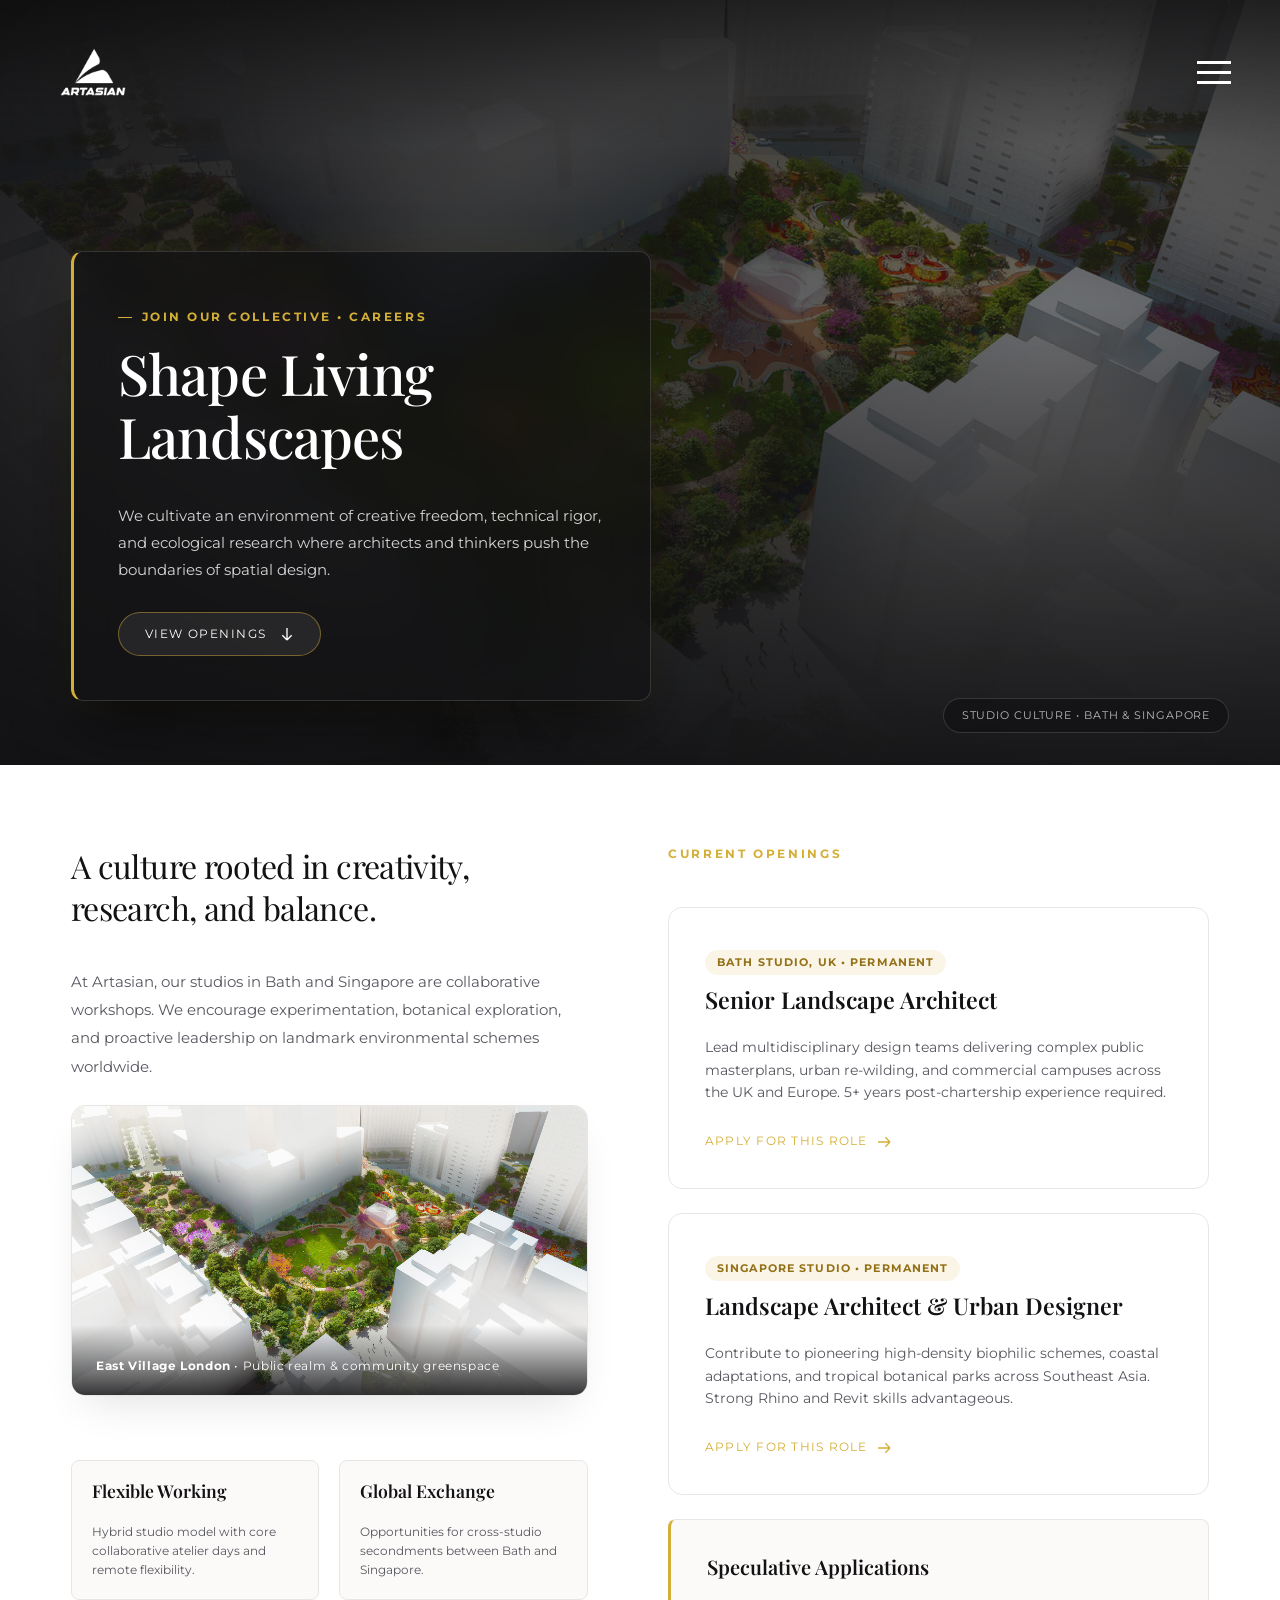
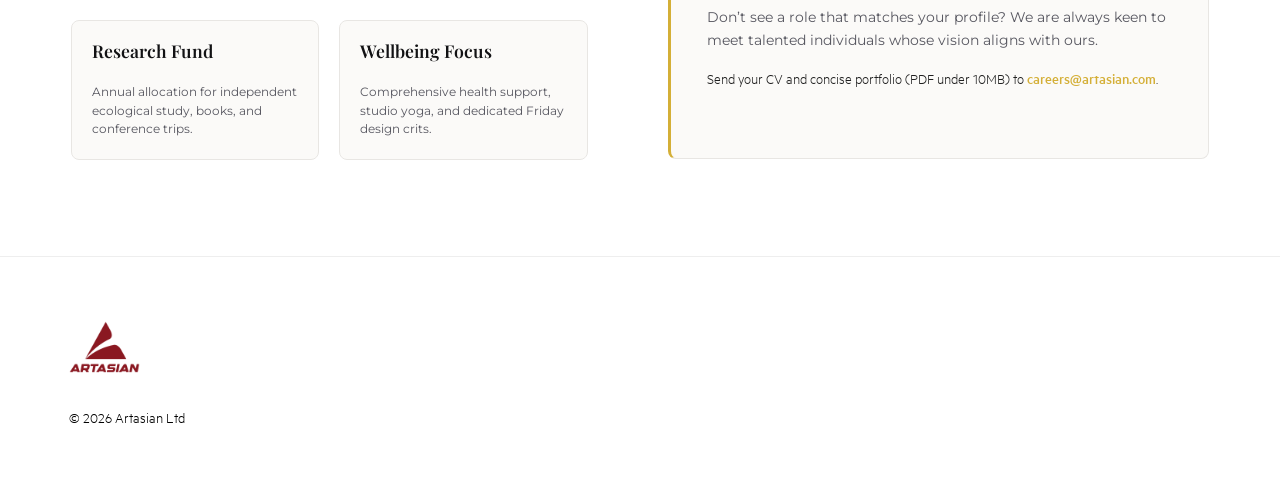
==== commit fa5e27e6: "Elevate homepage with luxury cinematic hero typography, smooth scroll cues, and fluid transitions" ====
--- a/careers.html
+++ b/careers.html
@@ -13,7 +13,7 @@
   <link href="https://fonts.googleapis.com/css2?family=Cormorant+Garamond:wght@500;600;700&family=Montserrat:wght@400;500;600;700&family=Playfair+Display:ital,wght@0,400;0,500;0,600;0,700;1,400&display=swap" rel="stylesheet">
 
   <link rel="stylesheet" href="assets/css/style.css">
-  <link rel="stylesheet" href="assets/css/custom.css?v=18.0">
+  <link rel="stylesheet" href="assets/css/custom.css?v=19.0">
 </head>
 <body class="bg-white">
 
@@ -242,6 +242,6 @@
     </svg>
   </div>
 
-  <script src="assets/js/main.js?v=18.0"></script>
+  <script src="assets/js/main.js?v=19.0"></script>
 </body>
 </html>
--- a/assets/css/custom.css
+++ b/assets/css/custom.css
@@ -563,22 +563,213 @@
 .c-hero__overlay {
   position: absolute;
   inset: 0;
-  background: linear-gradient(180deg, rgba(0,0,0,0.3) 0%, rgba(0,0,0,0) 40%, rgba(0,0,0,0.4) 100%);
+  background: radial-gradient(circle at center, rgba(0,0,0,0.2) 0%, rgba(0,0,0,0.65) 100%),
+              linear-gradient(180deg, rgba(14,12,14,0.55) 0%, rgba(14,12,14,0.15) 45%, rgba(14,12,14,0.78) 100%);
   z-index: 2;
   pointer-events: none;
 }
 
-.c-hero__caption {
+/* Luxury Hero Center Stage Content */
+.art-hero__content {
+  position: relative;
+  z-index: 4;
+  text-align: center;
+  max-width: 960px;
+  padding: 0 1.5rem;
+  margin-top: 1.5rem;
+  display: flex;
+  flex-direction: column;
+  align-items: center;
+}
+
+.art-hero__tag {
+  display: inline-flex;
+  align-items: center;
+  gap: 0.65rem;
+  background: rgba(255, 255, 255, 0.08);
+  backdrop-filter: blur(12px);
+  -webkit-backdrop-filter: blur(12px);
+  border: 1px solid rgba(255, 255, 255, 0.22);
+  color: #f7f4ee;
+  padding: 0.45rem 1.15rem;
+  border-radius: 999px;
+  font-size: 0.72rem;
+  font-weight: 600;
+  letter-spacing: 0.24em;
+  text-transform: uppercase;
+  margin-bottom: 1.75rem;
+  box-shadow: 0 8px 30px rgba(0, 0, 0, 0.3);
+}
+
+.art-hero__tag-dot {
+  width: 7px;
+  height: 7px;
+  border-radius: 50%;
+  background-color: #c5a47e;
+  box-shadow: 0 0 10px #c5a47e;
+  animation: luxPulseDot 2s ease-in-out infinite;
+}
+
+@keyframes luxPulseDot {
+  0%, 100% {
+    transform: scale(1);
+    opacity: 0.9;
+  }
+  50% {
+    transform: scale(1.4);
+    opacity: 1;
+    box-shadow: 0 0 14px #e2cfb4;
+  }
+}
+
+.art-hero__headline {
+  font-size: clamp(2.75rem, 6.2vw, 5.25rem);
+  color: #ffffff;
+  line-height: 1.08;
+  letter-spacing: -0.02em;
+  font-weight: 500;
+  margin: 0 0 1.5rem 0;
+  text-shadow: 0 4px 30px rgba(0, 0, 0, 0.5);
+}
+
+.art-hero__headline-italic {
+  font-style: italic;
+  font-weight: 400;
+  color: #f5eedf;
+  background: linear-gradient(135deg, #ffffff 30%, #e2cfb4 70%, #c5a47e 100%);
+  -webkit-background-clip: text;
+  -webkit-text-fill-color: transparent;
+}
+
+.art-hero__sub {
+  font-size: clamp(1rem, 1.6vw, 1.25rem);
+  color: rgba(245, 240, 235, 0.88);
+  max-width: 640px;
+  line-height: 1.65;
+  margin: 0 auto 2.5rem;
+  font-weight: 400;
+  text-shadow: 0 2px 14px rgba(0, 0, 0, 0.6);
+}
+
+.art-hero__actions {
+  display: flex;
+  align-items: center;
+  justify-content: center;
+  gap: 1.25rem;
+  flex-wrap: wrap;
+}
+
+.art-hero__btn {
+  display: inline-flex;
+  align-items: center;
+  justify-content: center;
+  gap: 0.75rem;
+  padding: 0.95rem 2rem;
+  border-radius: 999px;
+  font-size: 0.86rem;
+  font-weight: 600;
+  letter-spacing: 0.08em;
+  text-transform: uppercase;
+  text-decoration: none;
+  transition: all 0.35s cubic-bezier(0.16, 1, 0.3, 1);
+  position: relative;
+  overflow: hidden;
+}
+
+.art-hero__btn--primary {
+  background: #72141b;
+  color: #ffffff;
+  border: 1px solid #72141b;
+  box-shadow: 0 10px 30px rgba(114, 20, 27, 0.45);
+}
+
+.art-hero__btn--primary:hover {
+  background: #560f15;
+  border-color: #560f15;
+  transform: translateY(-3px);
+  box-shadow: 0 16px 40px rgba(114, 20, 27, 0.6);
+}
+
+.art-hero__btn--glass {
+  background: rgba(255, 255, 255, 0.1);
+  color: #ffffff;
+  border: 1px solid rgba(255, 255, 255, 0.35);
+  backdrop-filter: blur(10px);
+  -webkit-backdrop-filter: blur(10px);
+}
+
+.art-hero__btn--glass:hover {
+  background: rgba(255, 255, 255, 0.22);
+  border-color: #ffffff;
+  transform: translateY(-3px);
+  box-shadow: 0 12px 30px rgba(0, 0, 0, 0.3);
+}
+
+/* Scroll indicator */
+.art-hero__scroll {
   position: absolute;
-  bottom: 3rem;
-  left: 2rem;
-  right: 2rem;
-  z-index: 3;
-  color: #fff;
-  display: flex;
-  justify-content: space-between;
-  align-items: flex-end;
-  pointer-events: auto;
+  bottom: 2.25rem;
+  left: 50%;
+  transform: translateX(-50%);
+  display: flex;
+  flex-direction: column;
+  align-items: center;
+  gap: 0.65rem;
+  text-decoration: none;
+  z-index: 4;
+  opacity: 0.82;
+  transition: opacity 0.3s ease, transform 0.3s ease;
+}
+
+.art-hero__scroll:hover {
+  opacity: 1;
+  transform: translateX(-50%) translateY(3px);
+}
+
+.art-hero__scroll-track {
+  width: 20px;
+  height: 36px;
+  border: 2px solid rgba(255, 255, 255, 0.55);
+  border-radius: 999px;
+  position: relative;
+  display: flex;
+  justify-content: center;
+}
+
+.art-hero__scroll-thumb {
+  width: 4px;
+  height: 8px;
+  background-color: #ffffff;
+  border-radius: 999px;
+  position: absolute;
+  top: 6px;
+  animation: luxScrollThumb 2.2s cubic-bezier(0.65, 0, 0.35, 1) infinite;
+}
+
+@keyframes luxScrollThumb {
+  0% {
+    opacity: 0;
+    transform: translateY(0);
+  }
+  30% {
+    opacity: 1;
+  }
+  80% {
+    opacity: 0;
+    transform: translateY(14px);
+  }
+  100% {
+    opacity: 0;
+    transform: translateY(14px);
+  }
+}
+
+.art-hero__scroll-label {
+  font-size: 0.62rem;
+  font-weight: 700;
+  letter-spacing: 0.24em;
+  color: rgba(255, 255, 255, 0.7);
+  text-transform: uppercase;
 }
 
 /* Page Wrappers */
@@ -6225,6 +6416,39 @@
     height: 100%;
     object-fit: cover;
   }
+  .art-hero__content {
+    padding: 0 1.25rem !important;
+    margin-top: 0 !important;
+  }
+  .art-hero__tag {
+    font-size: 0.62rem !important;
+    padding: 0.35rem 0.85rem !important;
+    letter-spacing: 0.18em !important;
+    margin-bottom: 1.25rem !important;
+  }
+  .art-hero__headline {
+    font-size: clamp(2.15rem, 8.8vw, 3.2rem) !important;
+    line-height: 1.12 !important;
+    margin-bottom: 1rem !important;
+  }
+  .art-hero__sub {
+    font-size: 0.92rem !important;
+    line-height: 1.55 !important;
+    margin-bottom: 1.75rem !important;
+  }
+  .art-hero__actions {
+    gap: 0.75rem !important;
+    width: 100% !important;
+  }
+  .art-hero__btn {
+    padding: 0.8rem 1.4rem !important;
+    font-size: 0.78rem !important;
+    width: 100% !important;
+    max-width: 280px !important;
+  }
+  .art-hero__scroll {
+    bottom: 1.25rem !important;
+  }
 
   /* Feature Pillars: Clean 2 in a row luxury items positioned after full screen video */
   .art-pillars {
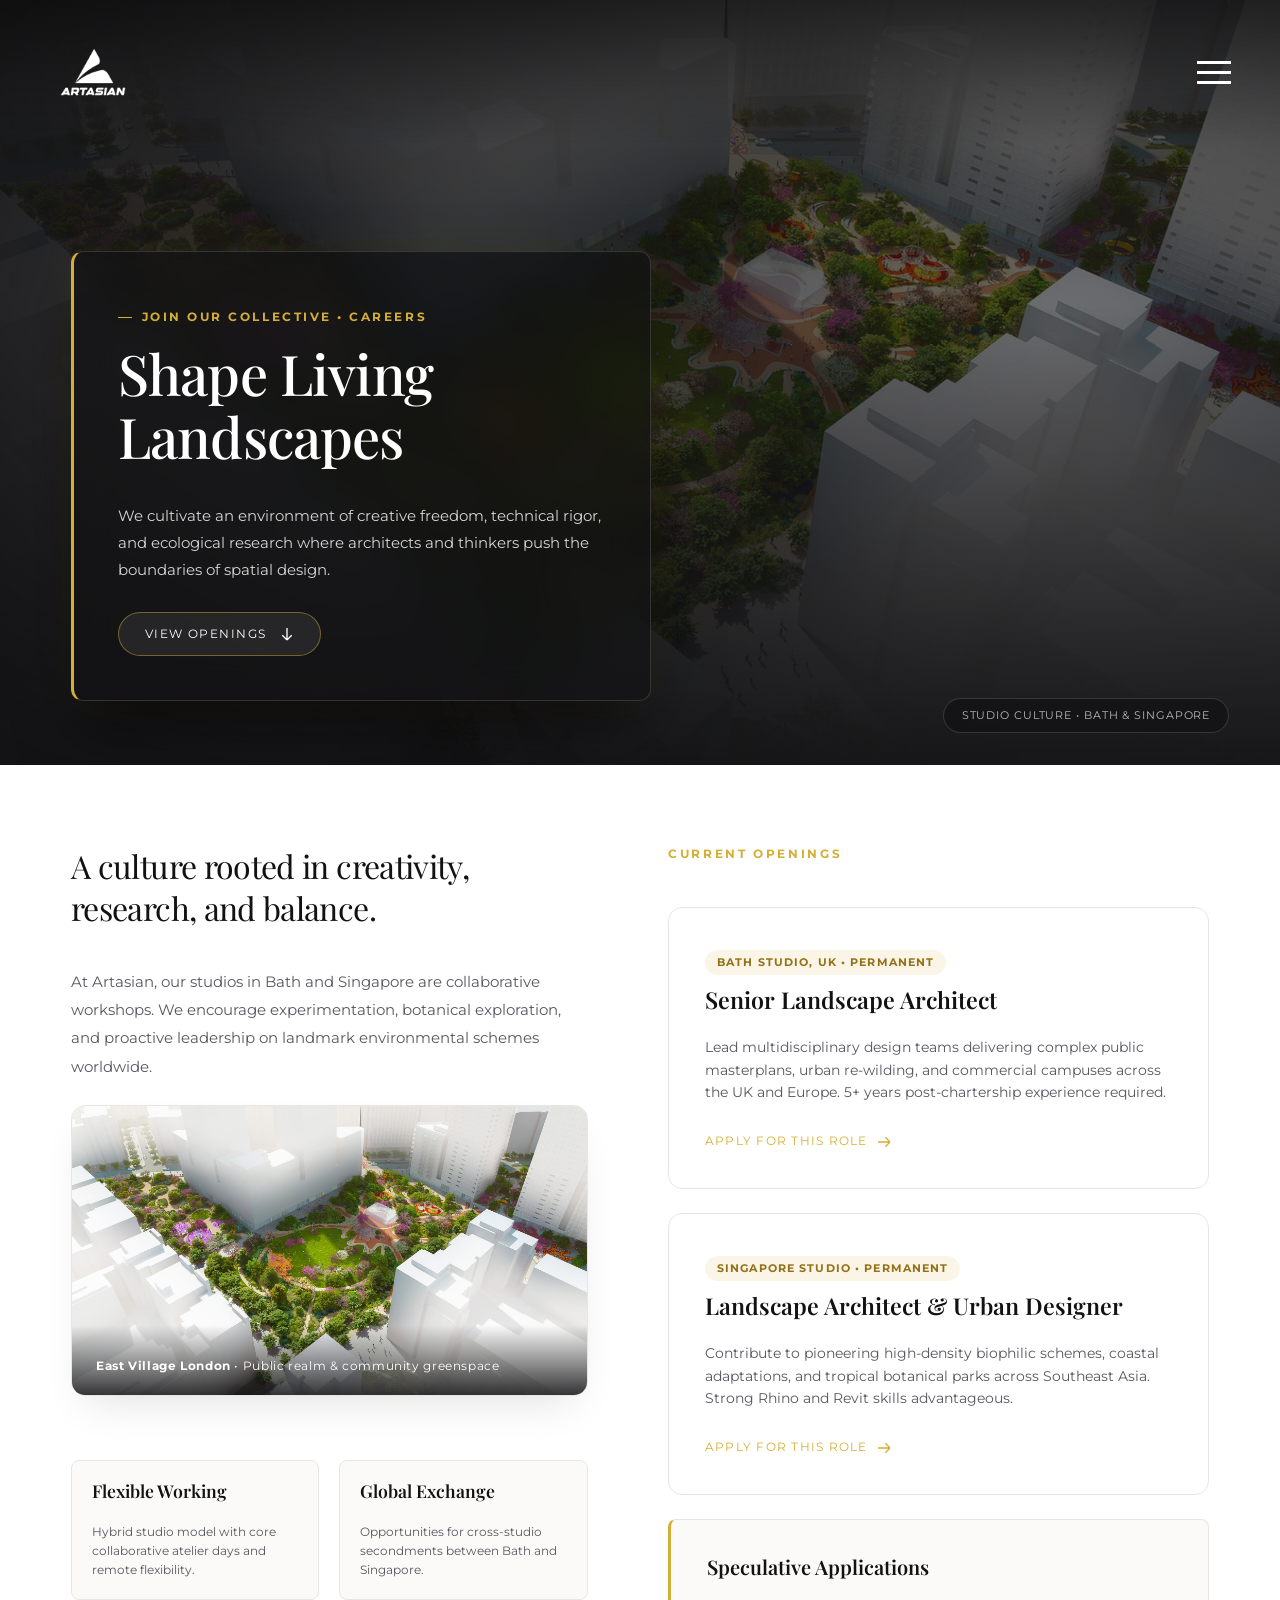
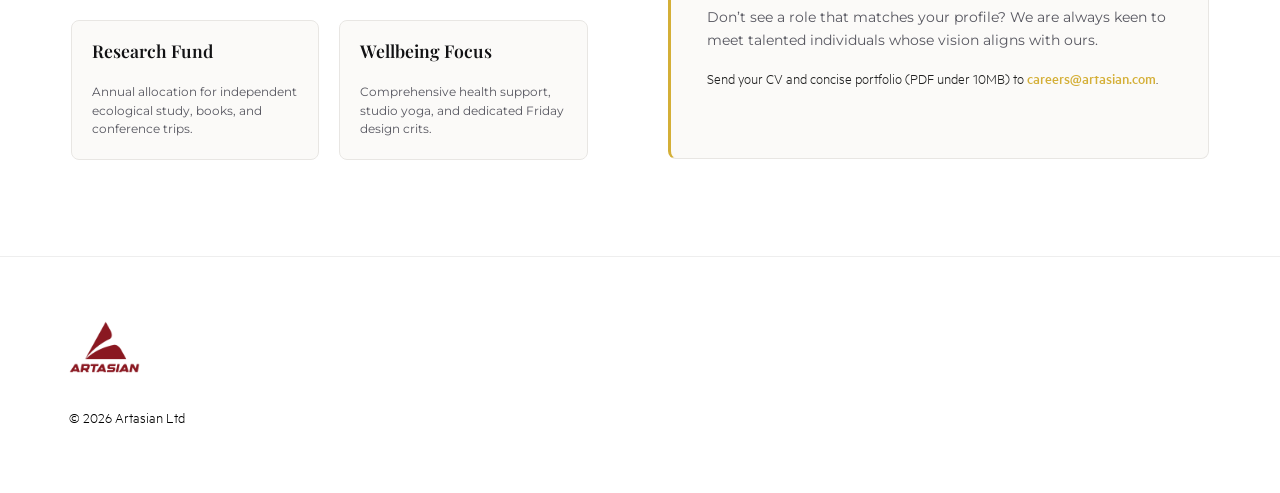
==== commit 6ff42423: "Remove overlay text from hero section video and restore pure full-screen cinematic view" ====
--- a/careers.html
+++ b/careers.html
@@ -13,7 +13,7 @@
   <link href="https://fonts.googleapis.com/css2?family=Cormorant+Garamond:wght@500;600;700&family=Montserrat:wght@400;500;600;700&family=Playfair+Display:ital,wght@0,400;0,500;0,600;0,700;1,400&display=swap" rel="stylesheet">
 
   <link rel="stylesheet" href="assets/css/style.css">
-  <link rel="stylesheet" href="assets/css/custom.css?v=19.0">
+  <link rel="stylesheet" href="assets/css/custom.css?v=22.0">
 </head>
 <body class="bg-white">
 
@@ -242,6 +242,6 @@
     </svg>
   </div>
 
-  <script src="assets/js/main.js?v=19.0"></script>
+  <script src="assets/js/main.js?v=22.0"></script>
 </body>
 </html>
--- a/assets/css/custom.css
+++ b/assets/css/custom.css
@@ -571,15 +571,20 @@
 
 /* Luxury Hero Center Stage Content */
 .art-hero__content {
-  position: relative;
+  position: absolute;
+  top: 50%;
+  left: 50%;
+  transform: translate(-50%, -50%);
   z-index: 4;
   text-align: center;
   max-width: 960px;
-  padding: 0 1.5rem;
-  margin-top: 1.5rem;
+  width: calc(100% - 3rem);
+  padding: 0;
+  margin: 0;
   display: flex;
   flex-direction: column;
   align-items: center;
+  box-sizing: border-box;
 }
 
 .art-hero__tag {
@@ -1194,118 +1199,186 @@
   font-family: 'Playfair Display', Georgia, serif;
 }
 
-/* 1. Feature Pillars Bar */
+/* 1. Feature Pillars Bar - Luxury Architectural Ribbon */
 .art-pillars {
   background-color: #faf9f6;
   border-top: 1px solid #ebe4d8;
   border-bottom: 1px solid #ebe4d8;
-  padding: clamp(1.25rem, 2.5vw, 1.85rem) clamp(1rem, 3vw, 2.5rem);
+  padding: 1.75rem 2rem;
   width: 100%;
   position: relative;
   z-index: 10;
 }
 
-.art-pillars__grid {
-  display: grid;
-  grid-template-columns: repeat(4, 1fr);
-  gap: 1.25rem;
+.art-pillars__container {
+  display: flex;
+  align-items: center;
+  justify-content: space-between;
   width: 100%;
   max-width: 1440px;
   margin: 0 auto;
+  gap: 1.5rem;
 }
 
 .art-pillar-item {
   display: flex;
   align-items: center;
-  justify-content: center;
-  gap: 0.85rem;
-  padding: 0.85rem 1.25rem;
-  background: #ffffff;
-  border: 1px solid #ede6db;
-  border-radius: 999px;
-  box-shadow: 0 4px 15px rgba(0, 0, 0, 0.02);
-  transition: all 0.3s cubic-bezier(0.16, 1, 0.3, 1);
+  gap: 1.15rem;
+  padding: 0.5rem 0.75rem;
+  flex: 1;
+  text-decoration: none;
+  transition: transform 0.35s cubic-bezier(0.16, 1, 0.3, 1);
+  position: relative;
 }
 
 .art-pillar-item:hover {
   transform: translateY(-2px);
-  border-color: #c5a47e;
-  box-shadow: 0 8px 24px rgba(114, 20, 27, 0.08);
+}
+
+.art-pillar-num {
+  font-family: 'Playfair Display', Georgia, serif;
+  font-size: 0.78rem;
+  font-weight: 600;
+  color: #c5a47e;
+  letter-spacing: 0.08em;
+  opacity: 0.9;
+  line-height: 1;
 }
 
 .art-pillar-icon {
-  width: 24px;
-  height: 24px;
+  width: 38px;
+  height: 38px;
+  border-radius: 10px;
+  background: #ffffff;
+  border: 1px solid #eadecb;
   flex-shrink: 0;
   color: #72141b;
   display: flex;
   align-items: center;
   justify-content: center;
+  box-shadow: 0 4px 12px rgba(0, 0, 0, 0.03);
+  transition: all 0.35s ease;
 }
 
 .art-pillar-icon svg {
-  width: 100%;
-  height: 100%;
+  width: 18px;
+  height: 18px;
   stroke: currentColor;
   fill: none;
   stroke-width: 1.8;
+  transition: transform 0.3s ease;
+}
+
+.art-pillar-item:hover .art-pillar-icon {
+  background-color: #72141b;
+  border-color: #72141b;
+  color: #ffffff;
+  box-shadow: 0 6px 18px rgba(114, 20, 27, 0.25);
+}
+
+.art-pillar-item:hover .art-pillar-icon svg {
+  transform: scale(1.12);
+}
+
+.art-pillar-content {
+  display: flex;
+  flex-direction: column;
+  gap: 0.2rem;
+  min-width: 0;
 }
 
 .art-pillar-title {
   font-family: 'Montserrat', sans-serif;
-  font-size: 0.82rem;
+  font-size: 0.88rem;
   font-weight: 600;
-  letter-spacing: 0.03em;
+  letter-spacing: 0.02em;
   color: #1a1817;
   white-space: nowrap;
-  line-height: 1;
+  line-height: 1.2;
+}
+
+.art-pillar-sub {
+  font-size: 0.72rem;
+  color: #7d756d;
+  white-space: nowrap;
+  letter-spacing: 0.01em;
+  line-height: 1.2;
+}
+
+.art-pillar-divider {
+  width: 1px;
+  height: 38px;
+  background: linear-gradient(180deg, transparent, #e3dacd, transparent);
+  flex-shrink: 0;
 }
 
 @media (max-width: 1024px) {
-  .art-pillars__grid {
+  .art-pillars {
+    padding: 1.5rem 1.25rem;
+  }
+  .art-pillars__container {
+    display: grid;
+    grid-template-columns: repeat(2, 1fr);
+    gap: 1.25rem 1.5rem;
+  }
+  .art-pillar-divider {
+    display: none;
+  }
+  .art-pillar-item {
+    padding: 0.5rem 0;
+  }
+}
+
+@media (max-width: 768px) {
+  .art-pillars {
+    padding: 1.5rem 1rem !important;
+  }
+  .art-pillars__container {
+    display: grid !important;
     grid-template-columns: repeat(2, 1fr) !important;
     gap: 0.85rem !important;
   }
-}
-
-@media (max-width: 768px) {
-  .art-pillars {
-    padding: 1.25rem 0.85rem !important;
-  }
-  .art-pillars__grid {
-    grid-template-columns: repeat(2, 1fr) !important;
+  .art-pillar-divider {
+    display: none !important;
+  }
+  .art-pillar-item {
+    background: #ffffff !important;
+    border: 1px solid #ede6db !important;
+    border-radius: 12px !important;
+    padding: 0.85rem 0.75rem !important;
     gap: 0.65rem !important;
+    box-shadow: 0 4px 14px rgba(0,0,0,0.02) !important;
+  }
+  .art-pillar-num {
+    display: none !important;
+  }
+  .art-pillar-icon {
+    width: 32px !important;
+    height: 32px !important;
+    border-radius: 8px !important;
+  }
+  .art-pillar-icon svg {
+    width: 16px !important;
+    height: 16px !important;
+  }
+  .art-pillar-title {
+    font-size: 0.76rem !important;
+    white-space: normal !important;
+  }
+  .art-pillar-sub {
+    display: none !important;
+  }
+}
+
+@media (max-width: 420px) {
+  .art-pillars__container {
+    gap: 0.65rem !important;
   }
   .art-pillar-item {
-    padding: 0.75rem 0.85rem !important;
-    gap: 0.6rem !important;
-    border-radius: 999px !important;
-  }
-  .art-pillar-icon {
-    width: 20px !important;
-    height: 20px !important;
+    padding: 0.75rem 0.6rem !important;
   }
   .art-pillar-title {
     font-size: 0.72rem !important;
-    letter-spacing: 0.01em !important;
-  }
-}
-
-@media (max-width: 420px) {
-  .art-pillars__grid {
-    grid-template-columns: repeat(2, 1fr) !important;
-    gap: 0.5rem !important;
-  }
-  .art-pillar-item {
-    padding: 0.65rem 0.5rem !important;
-    gap: 0.45rem !important;
-  }
-  .art-pillar-icon {
-    width: 18px !important;
-    height: 18px !important;
-  }
-  .art-pillar-title {
-    font-size: 0.66rem !important;
   }
 }
 
@@ -6417,8 +6490,14 @@
     object-fit: cover;
   }
   .art-hero__content {
-    padding: 0 1.25rem !important;
-    margin-top: 0 !important;
+    position: absolute !important;
+    top: 50% !important;
+    left: 50% !important;
+    transform: translate(-50%, -50%) !important;
+    width: calc(100% - 2.5rem) !important;
+    max-width: 100% !important;
+    padding: 0 !important;
+    margin: 0 !important;
   }
   .art-hero__tag {
     font-size: 0.62rem !important;
